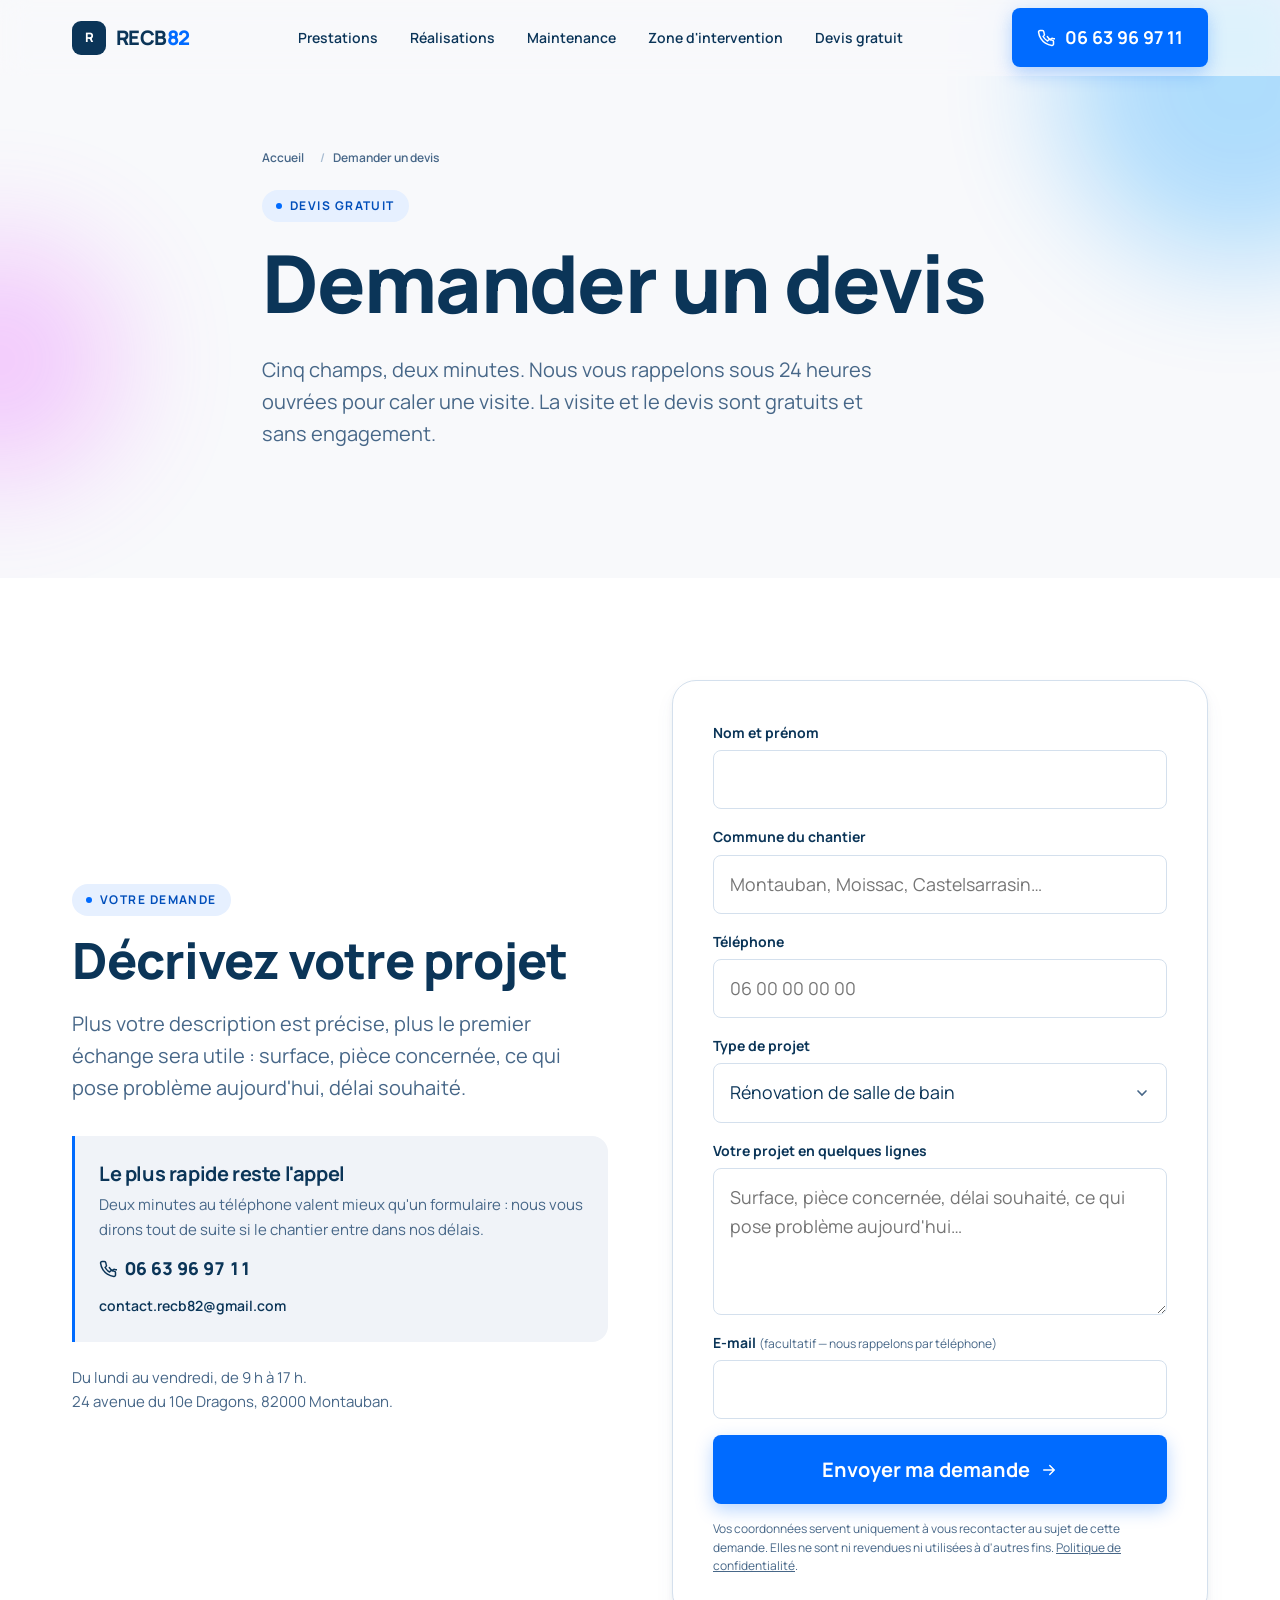
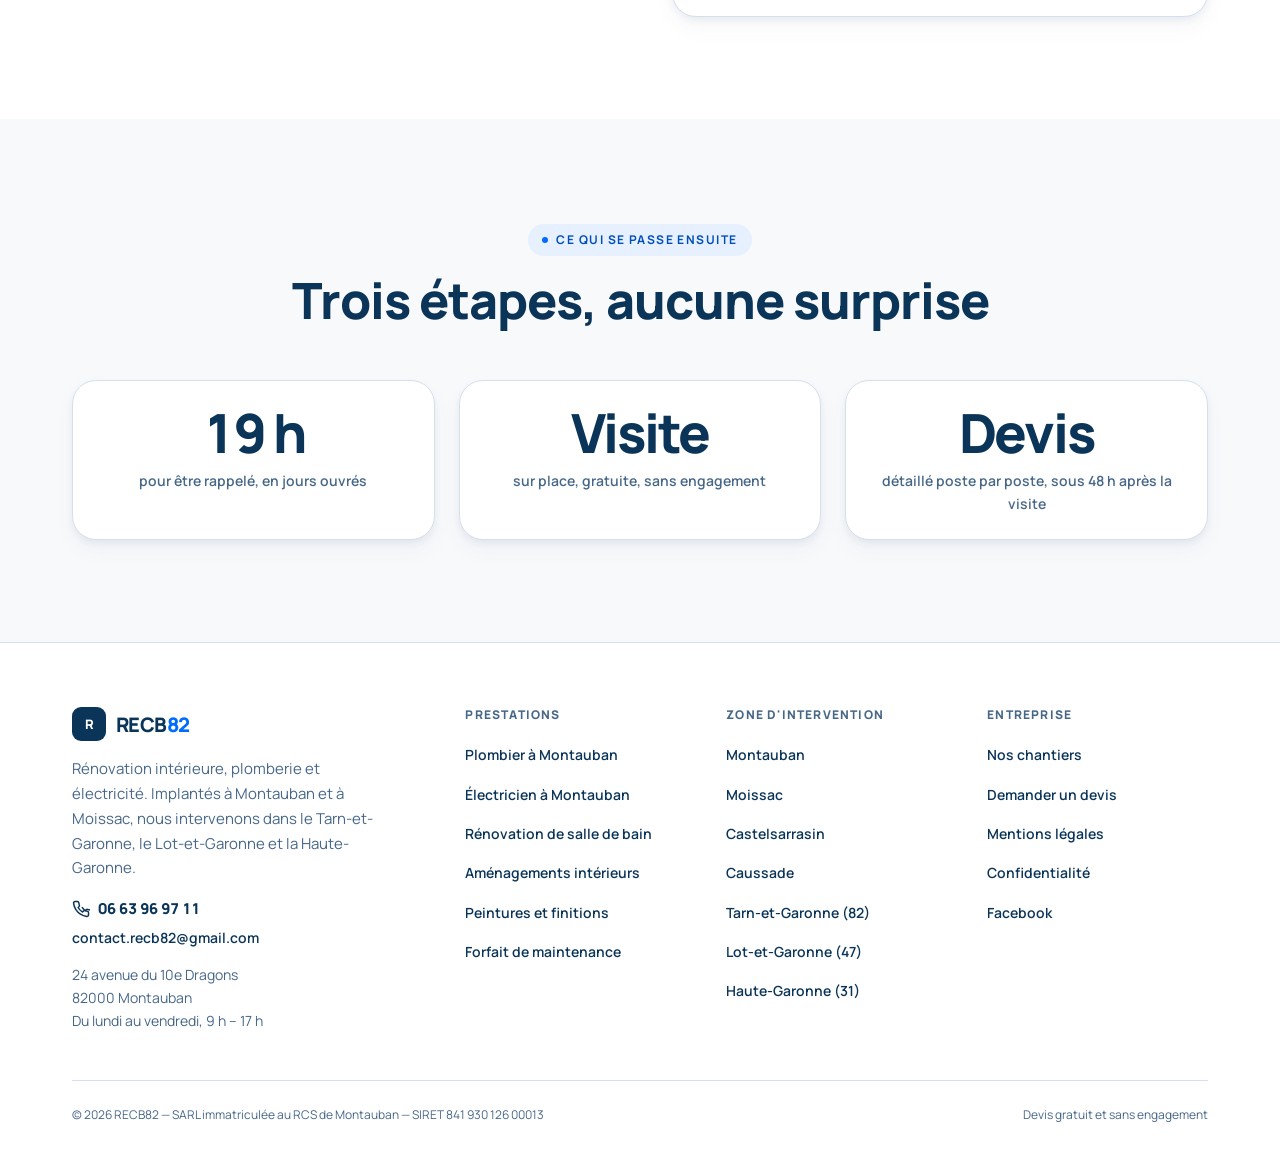
==== devis.html @ d4999a31 "Refonte du site RECB82 : site statique animé, SEO local et conformité Remplace le site Wix de deux p" ====
<!DOCTYPE html>
<html lang="fr">
<head>
  <meta charset="utf-8">
  <meta name="viewport" content="width=device-width, initial-scale=1">
  <title>Demander un devis gratuit — RECB82 Montauban</title>
  <meta name="description" content="Devis gratuit et sans engagement pour vos travaux de rénovation, plomberie ou électricité à Montauban et Moissac. Rappel sous 24 h ouvrées. 06 63 96 97 11.">
  <link rel="canonical" href="https://www.recb82.com/devis">
  <meta property="og:type" content="website">
  <meta property="og:locale" content="fr_FR">
  <meta property="og:site_name" content="RECB82">
  <meta property="og:title" content="Demander un devis gratuit — RECB82 Montauban">
  <meta property="og:description" content="Devis gratuit et sans engagement pour vos travaux de rénovation, plomberie ou électricité à Montauban et Moissac. Rappel sous 24 h ouvrées. 06 63 96 97 11.">
  <meta property="og:url" content="https://www.recb82.com/devis">
  <meta name="theme-color" content="#f8f9fb">
  <link rel="icon" href="/favicon.svg" type="image/svg+xml">
  <link rel="preload" href="/assets/fonts/manrope-latin.woff2" as="font" type="font/woff2" crossorigin>
  <!-- CSS critique en ligne : la page s'affiche sans attendre la feuille complète.
       Reproduit tel quel sur chaque page, voir README avant de le modifier. -->
  <style>:root{--ink:#0b3558;--blue:#006bff;--blue-dark:#0056cc;--slate:#476788;--mist:#a6bbd1;--cloud:#f8f9fb;--paper:#fff;--pebble:#f0f3f8;--hairline:#d4e0ed;--cobalt:#004eba;--magenta:#e55cff;--cyan:#0099ff;--font:'Manrope',ui-sans-serif,system-ui,-apple-system,'Segoe UI',Roboto,sans-serif;--t-caption:12px;--t-small:14px;--t-body:clamp(16px,.95rem + .2vw,18px);--t-lead:clamp(17px,1rem + .5vw,20px);--t-h1:clamp(30px,1.3rem + 4.6vw,68px);--t-display:clamp(34px,1.4rem + 5.4vw,80px);--s-1:8px;--s-2:16px;--s-3:24px;--s-4:32px;--s-5:40px;--r-btn:8px;--r-pill:9999px;--max:1200px;--gutter:clamp(16px,4vw,32px);--header-h:64px;--ease-out:cubic-bezier(.16,1,.3,1)}
@font-face{font-family:'Manrope';font-style:normal;font-weight:400 800;font-display:swap;src:url('/assets/fonts/manrope-latin.woff2') format('woff2');unicode-range:U+0000-00FF,U+0131,U+0152-0153,U+02BB-02BC,U+02C6,U+02DA,U+02DC,U+0304,U+0308,U+0329,U+2000-206F,U+20AC,U+2122,U+2191,U+2193,U+2212,U+2215,U+FEFF,U+FFFD}
@font-face{font-family:'Manrope';font-style:normal;font-weight:400 800;font-display:swap;src:url('/assets/fonts/manrope-latin-ext.woff2') format('woff2');unicode-range:U+0100-02BA,U+02BD-02C5,U+02C7-02CC,U+02CE-02D7,U+02DD-02FF,U+0304,U+0308,U+0329,U+1D00-1DBF,U+1E00-1E9F,U+1EF2-1EFF,U+2020,U+20A0-20AB,U+20AD-20C0,U+2113,U+2C60-2C7F,U+A720-A7FF}
*,*::before,*::after{box-sizing:border-box}*{margin:0}
html{-webkit-text-size-adjust:100%}
body{font-family:var(--font);font-size:var(--t-body);line-height:1.65;color:var(--ink);background:var(--cloud);-webkit-font-smoothing:antialiased;overflow-x:hidden;padding-bottom:calc(64px + env(safe-area-inset-bottom))}
img,svg{display:block;max-width:100%;height:auto}
a{color:inherit;text-decoration:none}ul{list-style:none;padding:0}
button{background:none;border:0;cursor:pointer;font:inherit;color:inherit}
h1{font-size:var(--t-h1);font-weight:800;line-height:1.12;letter-spacing:-.02em}
p{color:var(--slate)}
.wrap{width:100%;max-width:var(--max);margin-inline:auto;padding-inline:var(--gutter)}
.header{position:fixed;top:0;left:0;right:0;z-index:110;height:var(--header-h);display:flex;align-items:center;background:rgba(248,249,251,.72);backdrop-filter:blur(14px) saturate(160%);-webkit-backdrop-filter:blur(14px) saturate(160%);border-bottom:1px solid transparent}
.header__inner{display:flex;align-items:center;justify-content:space-between;gap:var(--s-2);width:100%}
.logo{display:inline-flex;align-items:center;gap:10px;font-weight:800;letter-spacing:-.03em;font-size:20px}
.logo__mark{width:34px;height:34px;border-radius:9px;flex:none;background:var(--ink);color:var(--paper);display:grid;place-items:center;font-size:13px;font-weight:800;letter-spacing:0}
.logo__82{color:var(--blue)}
.nav{display:none}.header__cta{display:none;align-items:center;gap:var(--s-1)}
.burger{width:44px;height:44px;display:grid;place-items:center;border-radius:var(--r-btn);border:1px solid var(--hairline);background:var(--paper)}
.burger__box{position:relative;width:20px;height:14px}
.burger__box span{position:absolute;left:0;height:2px;width:100%;border-radius:2px;background:var(--ink)}
.burger__box span:nth-child(1){top:0}.burger__box span:nth-child(2){top:6px;width:70%}.burger__box span:nth-child(3){top:12px}
.btn{position:relative;display:inline-flex;align-items:center;justify-content:center;gap:10px;padding:14px 24px;font-size:var(--t-body);font-weight:700;border-radius:var(--r-btn);border:1px solid transparent;white-space:nowrap;overflow:hidden;isolation:isolate}
.btn--primary{background:var(--blue);color:var(--paper);box-shadow:0 6px 18px rgba(0,107,255,.28)}
.btn--dark{background:var(--ink);color:var(--paper)}
.btn--ghost{background:var(--paper);color:var(--ink);border-color:var(--hairline)}
.btn--lg{padding:17px 30px;font-size:var(--t-lead)}
.btn-row{display:flex;flex-wrap:wrap;gap:var(--s-2)}
.lead{font-size:var(--t-lead);line-height:1.6;color:var(--slate)}
.hero{position:relative;padding-top:calc(var(--header-h) + clamp(24px,6vw,72px));padding-bottom:clamp(48px,8vw,96px);overflow:hidden}
.hero__grid{display:grid;gap:clamp(40px,6vw,64px);align-items:center}
.hero h1{margin-bottom:var(--s-3);font-size:var(--t-display)}
.hero .lead{margin-bottom:var(--s-4);max-width:54ch}
.hero__badges{display:flex;flex-wrap:wrap;gap:8px;margin-bottom:var(--s-3)}
.eyebrow{display:inline-flex;align-items:center;gap:8px;font-size:var(--t-caption);font-weight:700;letter-spacing:.12em;text-transform:uppercase;color:var(--cobalt);background:#e6f0ff;padding:6px 14px;border-radius:var(--r-pill)}
.blob{position:absolute;border-radius:50%;filter:blur(60px);opacity:.14;pointer-events:none;z-index:0}
.blob--magenta{background:var(--magenta)}.blob--cyan{background:var(--cyan)}
.js [data-reveal]{opacity:0;transform:translate3d(0,28px,0);filter:blur(6px);transition:opacity .8s var(--ease-out),transform .8s var(--ease-out),filter .8s var(--ease-out);transition-delay:var(--d,0ms)}
.js [data-reveal="left"]{transform:translate3d(-36px,0,0)}
.js [data-reveal="right"]{transform:translate3d(36px,0,0)}
.js [data-reveal="scale"]{transform:scale(.94)}
.js [data-reveal].is-in{opacity:1;transform:none;filter:none}
.js .callbar{transform:translateY(110%)}
@media(min-width:860px){.blob{opacity:.3}.hero__grid{grid-template-columns:1.05fr .95fr}}
@media(min-width:1000px){:root{--header-h:76px}body{padding-bottom:0}.nav{display:block}.header__cta{display:flex}.burger{display:none}}
@media(prefers-reduced-motion:reduce){.js [data-reveal]{opacity:1!important;transform:none!important;filter:none!important}.js .callbar{transform:none}}</style>
  <link rel="preload" href="/assets/css/styles.css" as="style" onload="this.rel='stylesheet';this.onload=null">
  <noscript><link rel="stylesheet" href="/assets/css/styles.css"></noscript>
  <script>document.documentElement.className+=' js'</script>
  <noscript><style>.burger{display:none}</style></noscript>
  <script type="application/ld+json">
  [
  {
    "@context": "https://schema.org",
    "@type": "GeneralContractor",
    "@id": "https://www.recb82.com/#entreprise",
    "name": "RECB82",
    "legalName": "RECB82",
    "description": "Demande de devis gratuit pour travaux de renovation, plomberie et electricite.",
    "url": "https://www.recb82.com/devis",
    "telephone": "+33663969711",
    "email": "contact.recb82@gmail.com",
    "image": "https://www.recb82.com/favicon.svg",
    "priceRange": "$$",
    "currenciesAccepted": "EUR",
    "foundingDate": "2018-08-21",
    "address": {
      "@type": "PostalAddress",
      "streetAddress": "24 avenue du 10e Dragons",
      "postalCode": "82000",
      "addressLocality": "Montauban",
      "addressRegion": "Occitanie",
      "addressCountry": "FR"
    },
    "geo": { "@type": "GeoCoordinates", "latitude": 44.0181, "longitude": 1.3550 },
    "areaServed": [
      { "@type": "City", "name": "Montauban" },
      { "@type": "City", "name": "Moissac" },
      { "@type": "City", "name": "Castelsarrasin" },
      { "@type": "City", "name": "Caussade" },
      { "@type": "City", "name": "Negrepelisse" },
      { "@type": "City", "name": "Montech" },
      { "@type": "AdministrativeArea", "name": "Tarn-et-Garonne" },
      { "@type": "AdministrativeArea", "name": "Lot-et-Garonne" },
      { "@type": "AdministrativeArea", "name": "Haute-Garonne" }
    ],
    "openingHoursSpecification": [{
      "@type": "OpeningHoursSpecification",
      "dayOfWeek": ["Monday","Tuesday","Wednesday","Thursday","Friday"],
      "opens": "09:00",
      "closes": "17:00"
    }],
    "sameAs": ["https://www.facebook.com/Recb82-275847596385836"]
  },
  {"@context":"https://schema.org","@type":"BreadcrumbList","itemListElement":[{"@type":"ListItem","position":1,"name":"Accueil","item":"https://www.recb82.com/"},{"@type":"ListItem","position":2,"name":"Demander un devis","item":"https://www.recb82.com/devis"}]}
  ]
  </script>
</head>
<body>
<a class="skip-link" href="#main">Aller au contenu</a>
<div class="progress" aria-hidden="true"></div>
<header class="header">
  <div class="wrap header__inner">
    <a class="logo" href="/" aria-label="RECB82, accueil">
      <span class="logo__mark" aria-hidden="true">R</span>
      <span>RECB<span class="logo__82">82</span></span>
    </a>
    <nav class="nav" aria-label="Navigation principale">
      <ul class="nav__list">
        <li><a class="nav__link" href="/#services">Prestations</a></li>
        <li><a class="nav__link" href="/realisations">Réalisations</a></li>
        <li><a class="nav__link" href="/#forfait">Maintenance</a></li>
        <li><a class="nav__link" href="/#zones">Zone d'intervention</a></li>
        <li><a class="nav__link" href="/devis">Devis gratuit</a></li>
      </ul>
    </nav>
    <div class="header__cta">
      <a class="btn btn--primary" href="tel:+33663969711" data-magnetic="6"><svg width="18" height="18" viewBox="0 0 24 24" fill="none" stroke="currentColor" stroke-width="2" stroke-linecap="round" stroke-linejoin="round" aria-hidden="true"><path d="M13.8 10.2a10.6 10.6 0 0 0 4 4l1.4-1.4a1.5 1.5 0 0 1 1.6-.3c1 .4 2.2.6 3.2.6v0"/><path d="M22 16.9v3a2 2 0 0 1-2.2 2 19.8 19.8 0 0 1-8.6-3.1 19.5 19.5 0 0 1-6-6A19.8 19.8 0 0 1 2.1 4.2 2 2 0 0 1 4.1 2h3a2 2 0 0 1 2 1.7c.1 1 .4 2 .7 2.9a2 2 0 0 1-.4 2.1L8.1 10a16 16 0 0 0 6 6l1.3-1.3a2 2 0 0 1 2.1-.5c1 .4 1.9.6 2.9.8a2 2 0 0 1 1.7 2Z"/></svg> 06 63 96 97 11</a>
    </div>
    <button class="burger" type="button" aria-expanded="false" aria-controls="menu" aria-label="Ouvrir le menu">
      <span class="burger__box" aria-hidden="true"><span></span><span></span><span></span></span>
    </button>
  </div>
</header>

<div class="drawer" id="menu">
  <nav class="drawer__list" aria-label="Menu mobile">
      <a class="drawer__link" href="/#services">Prestations <svg width="22" height="22" viewBox="0 0 24 24" fill="none" stroke="currentColor" stroke-width="2" stroke-linecap="round" stroke-linejoin="round" aria-hidden="true"><path d="M5 12h14M13 6l6 6-6 6"/></svg></a>
      <a class="drawer__link" href="/realisations">Réalisations <svg width="22" height="22" viewBox="0 0 24 24" fill="none" stroke="currentColor" stroke-width="2" stroke-linecap="round" stroke-linejoin="round" aria-hidden="true"><path d="M5 12h14M13 6l6 6-6 6"/></svg></a>
      <a class="drawer__link" href="/#forfait">Maintenance <svg width="22" height="22" viewBox="0 0 24 24" fill="none" stroke="currentColor" stroke-width="2" stroke-linecap="round" stroke-linejoin="round" aria-hidden="true"><path d="M5 12h14M13 6l6 6-6 6"/></svg></a>
      <a class="drawer__link" href="/#zones">Zone d'intervention <svg width="22" height="22" viewBox="0 0 24 24" fill="none" stroke="currentColor" stroke-width="2" stroke-linecap="round" stroke-linejoin="round" aria-hidden="true"><path d="M5 12h14M13 6l6 6-6 6"/></svg></a>
      <a class="drawer__link" href="/devis">Devis gratuit <svg width="22" height="22" viewBox="0 0 24 24" fill="none" stroke="currentColor" stroke-width="2" stroke-linecap="round" stroke-linejoin="round" aria-hidden="true"><path d="M5 12h14M13 6l6 6-6 6"/></svg></a>
  </nav>
  <div class="drawer__foot stack">
    <a class="btn btn--primary btn--lg btn--block" href="tel:+33663969711"><svg width="18" height="18" viewBox="0 0 24 24" fill="none" stroke="currentColor" stroke-width="2" stroke-linecap="round" stroke-linejoin="round" aria-hidden="true"><path d="M13.8 10.2a10.6 10.6 0 0 0 4 4l1.4-1.4a1.5 1.5 0 0 1 1.6-.3c1 .4 2.2.6 3.2.6v0"/><path d="M22 16.9v3a2 2 0 0 1-2.2 2 19.8 19.8 0 0 1-8.6-3.1 19.5 19.5 0 0 1-6-6A19.8 19.8 0 0 1 2.1 4.2 2 2 0 0 1 4.1 2h3a2 2 0 0 1 2 1.7c.1 1 .4 2 .7 2.9a2 2 0 0 1-.4 2.1L8.1 10a16 16 0 0 0 6 6l1.3-1.3a2 2 0 0 1 2.1-.5c1 .4 1.9.6 2.9.8a2 2 0 0 1 1.7 2Z"/></svg> 06 63 96 97 11</a>
    <a class="btn btn--ghost btn--block" href="/devis">Demander un devis gratuit</a>
    <p style="font-size:14px">Du lundi au vendredi, 9 h – 17 h.<br>24 avenue du 10e Dragons, 82000 Montauban.</p>
  </div>
</div>

<div class="callbar">
  <a class="btn btn--primary" href="tel:+33663969711"><svg width="18" height="18" viewBox="0 0 24 24" fill="none" stroke="currentColor" stroke-width="2" stroke-linecap="round" stroke-linejoin="round" aria-hidden="true"><path d="M13.8 10.2a10.6 10.6 0 0 0 4 4l1.4-1.4a1.5 1.5 0 0 1 1.6-.3c1 .4 2.2.6 3.2.6v0"/><path d="M22 16.9v3a2 2 0 0 1-2.2 2 19.8 19.8 0 0 1-8.6-3.1 19.5 19.5 0 0 1-6-6A19.8 19.8 0 0 1 2.1 4.2 2 2 0 0 1 4.1 2h3a2 2 0 0 1 2 1.7c.1 1 .4 2 .7 2.9a2 2 0 0 1-.4 2.1L8.1 10a16 16 0 0 0 6 6l1.3-1.3a2 2 0 0 1 2.1-.5c1 .4 1.9.6 2.9.8a2 2 0 0 1 1.7 2Z"/></svg> Appeler</a>
  <a class="btn btn--ghost" href="/devis">Devis gratuit</a>
</div>
<main id="main">
  <section class="hero">
    <div class="blob blob--cyan blob--float" style="width:360px;height:360px;top:-100px;right:-140px" data-speed="0.06"></div>
    <div class="blob blob--magenta blob--float" style="width:240px;height:240px;top:240px;left:-120px;animation-delay:-4s" data-speed="0.09"></div>
    <div class="wrap" style="max-width:820px">
      <div>
        <div style="margin-bottom:20px"><nav aria-label="Fil d'Ariane"><ol class="crumbs">
      <li><a href="/">Accueil</a></li>
      <li><span aria-current="page">Demander un devis</span></li>
    </ol></nav></div>
        <span class="eyebrow">Devis gratuit</span>
        <h1 style="margin:16px 0 20px" data-split>Demander un devis</h1>
        <p class="lead" data-reveal style="--d:200ms">Cinq champs, deux minutes. Nous vous rappelons sous 24 heures ouvrées pour caler une visite. La visite et le devis sont gratuits et sans engagement.</p>
      </div>
    </div>
  </section>
  <section class="section section--paper" id="devis">
    <div class="wrap split-2">
      <div data-reveal="left">
        <span class="eyebrow">Votre demande</span>
        <h2 style="margin:16px 0" data-split>Décrivez votre projet</h2>
        <p class="lead">Plus votre description est précise, plus le premier échange sera utile : surface, pièce concernée, ce qui pose problème aujourd'hui, délai souhaité.</p>
        <div class="note" style="margin-top:32px">
          <h4>Le plus rapide reste l'appel</h4>
          <p style="font-size:15px">Deux minutes au téléphone valent mieux qu'un formulaire : nous vous dirons tout de suite si le chantier entre dans nos délais.</p>
          <p style="margin-top:12px"><a class="tel-inline" href="tel:+33663969711"><svg width="18" height="18" viewBox="0 0 24 24" fill="none" stroke="currentColor" stroke-width="2" stroke-linecap="round" stroke-linejoin="round" aria-hidden="true"><path d="M13.8 10.2a10.6 10.6 0 0 0 4 4l1.4-1.4a1.5 1.5 0 0 1 1.6-.3c1 .4 2.2.6 3.2.6v0"/><path d="M22 16.9v3a2 2 0 0 1-2.2 2 19.8 19.8 0 0 1-8.6-3.1 19.5 19.5 0 0 1-6-6A19.8 19.8 0 0 1 2.1 4.2 2 2 0 0 1 4.1 2h3a2 2 0 0 1 2 1.7c.1 1 .4 2 .7 2.9a2 2 0 0 1-.4 2.1L8.1 10a16 16 0 0 0 6 6l1.3-1.3a2 2 0 0 1 2.1-.5c1 .4 1.9.6 2.9.8a2 2 0 0 1 1.7 2Z"/></svg> 06 63 96 97 11</a></p>
          <p style="margin-top:8px;font-size:14px"><a class="link" href="mailto:contact.recb82@gmail.com">contact.recb82@gmail.com</a></p>
        </div>
        <p style="margin-top:24px;font-size:15px">Du lundi au vendredi, de 9 h à 17 h.<br>24 avenue du 10e Dragons, 82000 Montauban.</p>
      </div>

      <div data-reveal="right">
        <div class="card" style="padding:clamp(24px,4vw,40px)">
          <form class="form" method="POST" action="/api/devis" data-guard>
            <div class="field field--hp" aria-hidden="true">
              <label for="_gotcha-devis">Ne remplissez pas ce champ</label>
              <input id="_gotcha-devis" type="text" name="_gotcha" tabindex="-1" autocomplete="off">
            </div>
            <div class="field">
              <label for="nom-devis">Nom et prénom</label>
              <input id="nom-devis" name="nom" type="text" required autocomplete="name">
            </div>
            <div class="field">
              <label for="commune-devis">Commune du chantier</label>
              <input id="commune-devis" name="commune" type="text" required autocomplete="address-level2" placeholder="Montauban, Moissac, Castelsarrasin…">
            </div>
            <div class="field">
              <label for="tel-devis">Téléphone</label>
              <input id="tel-devis" name="telephone" type="tel" required autocomplete="tel" inputmode="tel" placeholder="06 00 00 00 00">
            </div>
            <div class="field">
              <label for="projet-devis">Type de projet</label>
              <select id="projet-devis" name="projet"><option>Rénovation de salle de bain</option><option>Plomberie ou dépannage</option><option>Électricité ou mise aux normes</option><option>Aménagement intérieur (cloisons, sols)</option><option>Peinture et finitions</option><option>Forfait de maintenance immobilière</option><option>Autre projet</option></select>
            </div>
            <div class="field">
              <label for="msg-devis">Votre projet en quelques lignes</label>
              <textarea id="msg-devis" name="message" rows="4" placeholder="Surface, pièce concernée, délai souhaité, ce qui pose problème aujourd'hui…"></textarea>
            </div>
            <div class="field">
              <label for="mail-devis">E-mail <span class="hint">(facultatif — nous rappelons par téléphone)</span></label>
              <input id="mail-devis" name="email" type="email" autocomplete="email">
            </div>
            <button class="btn btn--primary btn--lg btn--block" type="submit">Envoyer ma demande <svg width="18" height="18" viewBox="0 0 24 24" fill="none" stroke="currentColor" stroke-width="2" stroke-linecap="round" stroke-linejoin="round" aria-hidden="true"><path d="M5 12h14M13 6l6 6-6 6"/></svg></button>
            <p class="form__legal">Vos coordonnées servent uniquement à vous recontacter au sujet de cette demande. Elles ne sont ni revendues ni utilisées à d'autres fins. <a href="/politique-confidentialite">Politique de confidentialité</a>.</p>
          </form>
        </div>
      </div>
    </div>
  </section>
  <section class="section">
    <div class="wrap">
      <div class="section-head center">
        <span class="eyebrow">Ce qui se passe ensuite</span>
        <h2 data-split>Trois étapes, aucune surprise</h2>
      </div>
      <div class="grid grid--3" data-stagger="110">
        <article class="card stat" data-reveal><b data-count="24" data-suffix=" h">24 h</b><span>pour être rappelé, en jours ouvrés</span></article>
        <article class="card stat" data-reveal><b>Visite</b><span>sur place, gratuite, sans engagement</span></article>
        <article class="card stat" data-reveal><b>Devis</b><span>détaillé poste par poste, sous 48 h après la visite</span></article>
      </div>
    </div>
  </section>
</main>
<footer class="footer">
  <div class="wrap">
    <div class="footer__grid">
      <div>
        <a class="logo" href="/" style="margin-bottom:16px">
          <span class="logo__mark" aria-hidden="true">R</span>
          <span>RECB<span class="logo__82">82</span></span>
        </a>
        <p style="max-width:34ch;font-size:15px">Rénovation intérieure, plomberie et électricité. Implantés à Montauban et à Moissac, nous intervenons dans le Tarn-et-Garonne, le Lot-et-Garonne et la Haute-Garonne.</p>
        <p style="margin-top:16px;font-size:15px">
          <a class="tel-inline" href="tel:+33663969711"><svg width="18" height="18" viewBox="0 0 24 24" fill="none" stroke="currentColor" stroke-width="2" stroke-linecap="round" stroke-linejoin="round" aria-hidden="true"><path d="M13.8 10.2a10.6 10.6 0 0 0 4 4l1.4-1.4a1.5 1.5 0 0 1 1.6-.3c1 .4 2.2.6 3.2.6v0"/><path d="M22 16.9v3a2 2 0 0 1-2.2 2 19.8 19.8 0 0 1-8.6-3.1 19.5 19.5 0 0 1-6-6A19.8 19.8 0 0 1 2.1 4.2 2 2 0 0 1 4.1 2h3a2 2 0 0 1 2 1.7c.1 1 .4 2 .7 2.9a2 2 0 0 1-.4 2.1L8.1 10a16 16 0 0 0 6 6l1.3-1.3a2 2 0 0 1 2.1-.5c1 .4 1.9.6 2.9.8a2 2 0 0 1 1.7 2Z"/></svg> 06 63 96 97 11</a><br>
          <a class="link" href="mailto:contact.recb82@gmail.com" style="font-size:14px">contact.recb82@gmail.com</a>
        </p>
        <p style="margin-top:12px;font-size:14px">24 avenue du 10e Dragons<br>82000 Montauban<br>Du lundi au vendredi, 9 h – 17 h</p>
      </div>
      <div>
        <h4>Prestations</h4>
        <ul class="footer__links">
          <li><a href="/plombier-montauban">Plombier à Montauban</a></li>
          <li><a href="/electricien-montauban">Électricien à Montauban</a></li>
          <li><a href="/renovation-salle-de-bain-montauban">Rénovation de salle de bain</a></li>
          <li><a href="/#services">Aménagements intérieurs</a></li>
          <li><a href="/#services">Peintures et finitions</a></li>
          <li><a href="/#forfait">Forfait de maintenance</a></li>
        </ul>
      </div>
      <div>
        <h4>Zone d'intervention</h4>
        <ul class="footer__links">
          <li><a href="/plombier-montauban">Montauban</a></li>
          <li><a href="/renovation-interieure-moissac">Moissac</a></li>
          <li><a href="/#zones">Castelsarrasin</a></li>
          <li><a href="/#zones">Caussade</a></li>
          <li><a href="/#zones">Tarn-et-Garonne (82)</a></li>
          <li><a href="/#zones">Lot-et-Garonne (47)</a></li>
          <li><a href="/#zones">Haute-Garonne (31)</a></li>
        </ul>
      </div>
      <div>
        <h4>Entreprise</h4>
        <ul class="footer__links">
          <li><a href="/realisations">Nos chantiers</a></li>
          <li><a href="/devis">Demander un devis</a></li>
          <li><a href="/mentions-legales">Mentions légales</a></li>
          <li><a href="/politique-confidentialite">Confidentialité</a></li>
          <li><a href="https://www.facebook.com/Recb82-275847596385836" rel="noopener me" target="_blank">Facebook</a></li>
        </ul>
      </div>
    </div>
    <div class="footer__bottom">
      <p style="font-size:12px">© 2026 RECB82 — SARL immatriculée au RCS de Montauban — SIRET 841 930 126 00013</p>
      <p style="font-size:12px">Devis gratuit et sans engagement</p>
    </div>
  </div>
</footer>

<script src="/assets/js/main.js" defer></script>
</body>
</html>
---- assets/css/styles.css ----
/* ==========================================================================
   RECB82 — feuille de style unique
   Vanilla CSS, mobile-first. Aucune dépendance, aucune étape de build.
   Ordre : 1 tokens · 2 reset · 3 typo · 4 boutons · 5 layout · 6 header
           7 hero · 8 sections · 9 composants · 10 formulaire · 11 footer
           12 animations · 13 media queries · 14 reduced-motion / print
   ========================================================================== */

/* --------------------------------------------------------------------------
   1. TOKENS
   -------------------------------------------------------------------------- */
:root {
  /* Couleurs */
  --ink: #0b3558;          /* texte principal — jamais de noir pur */
  --blue: #006bff;         /* action primaire */
  --blue-dark: #0056cc;
  --slate: #476788;        /* texte secondaire */
  --mist: #a6bbd1;         /* texte désactivé, traits légers */
  --cloud: #f8f9fb;        /* canevas */
  --paper: #ffffff;        /* surfaces */
  --pebble: #f0f3f8;       /* champs, badges, hover */
  --hairline: #d4e0ed;     /* bordures */
  --cobalt: #004eba;       /* texte de badge */
  --magenta: #e55cff;      /* décor uniquement */
  --cyan: #0099ff;         /* décor uniquement */

  /* Typo */
  --font: 'Manrope', ui-sans-serif, system-ui, -apple-system, 'Segoe UI', Roboto, sans-serif;
  --fw-regular: 400;
  --fw-medium: 500;
  --fw-semibold: 600;
  --fw-bold: 700;
  --fw-extra: 800;

  /* Échelle fluide : mobile d'abord, la valeur haute est le desktop */
  --t-caption: 12px;
  --t-small: 14px;
  --t-body: clamp(16px, 0.95rem + 0.2vw, 18px);
  --t-lead: clamp(17px, 1rem + 0.5vw, 20px);
  --t-h3: clamp(20px, 1.05rem + 1vw, 28px);
  --t-h2: clamp(28px, 1.4rem + 3.2vw, 50px);
  --t-h1: clamp(30px, 1.3rem + 4.6vw, 68px);
  --t-display: clamp(34px, 1.4rem + 5.4vw, 80px);

  /* Espacement — base 8 */
  --s-1: 8px;  --s-2: 16px; --s-3: 24px; --s-4: 32px;
  --s-5: 40px; --s-6: 48px; --s-7: 64px; --s-8: 96px;
  --section: clamp(56px, 8vw, 112px);

  /* Rayons */
  --r-sm: 4px; --r-btn: 8px; --r-input: 8px;
  --r-card: 16px; --r-panel: 24px; --r-pill: 9999px;

  /* Ombres teintées bleu — jamais de noir */
  --sh-1: rgba(71,103,136,.04) 0 4px 5px, rgba(71,103,136,.03) 0 4px 10px, rgba(71,103,136,.05) 0 10px 20px;
  --sh-2: rgba(71,103,136,.04) 0 4px 5px, rgba(71,103,136,.03) 0 8px 15px, rgba(71,103,136,.08) 0 30px 50px;
  --sh-3: rgba(71,103,136,.06) 0 8px 12px, rgba(71,103,136,.06) 0 18px 30px, rgba(71,103,136,.12) 0 40px 70px;

  /* Layout */
  --max: 1200px;
  --gutter: clamp(16px, 4vw, 32px);
  --header-h: 64px;

  /* Courbes */
  --ease: cubic-bezier(.22,.61,.36,1);
  --ease-out: cubic-bezier(.16,1,.3,1);
  --spring: cubic-bezier(.34,1.56,.64,1);
}

/* Police auto-hébergée, variable 400→800, latin + latin-ext */
@font-face {
  font-family: 'Manrope';
  font-style: normal;
  font-weight: 400 800;
  font-display: swap;
  src: url('../fonts/manrope-latin.woff2') format('woff2');
  unicode-range: U+0000-00FF, U+0131, U+0152-0153, U+02BB-02BC, U+02C6, U+02DA,
    U+02DC, U+0304, U+0308, U+0329, U+2000-206F, U+20AC, U+2122, U+2191, U+2193,
    U+2212, U+2215, U+FEFF, U+FFFD;
}
@font-face {
  font-family: 'Manrope';
  font-style: normal;
  font-weight: 400 800;
  font-display: swap;
  src: url('../fonts/manrope-latin-ext.woff2') format('woff2');
  unicode-range: U+0100-02BA, U+02BD-02C5, U+02C7-02CC, U+02CE-02D7, U+02DD-02FF,
    U+0304, U+0308, U+0329, U+1D00-1DBF, U+1E00-1E9F, U+1EF2-1EFF, U+2020,
    U+20A0-20AB, U+20AD-20C0, U+2113, U+2C60-2C7F, U+A720-A7FF;
}

/* --------------------------------------------------------------------------
   2. RESET
   -------------------------------------------------------------------------- */
*, *::before, *::after { box-sizing: border-box; }
* { margin: 0; }
html { -webkit-text-size-adjust: 100%; scroll-behavior: smooth; overflow-x: clip; }
body {
  font-family: var(--font);
  font-size: var(--t-body);
  font-weight: var(--fw-regular);
  line-height: 1.65;
  color: var(--ink);
  background: var(--cloud);
  -webkit-font-smoothing: antialiased;
  text-rendering: optimizeLegibility;
  overflow-x: hidden;
  /* Place réservée à la barre d'appel fixe, présente sous 1000 px. */
  padding-bottom: calc(64px + env(safe-area-inset-bottom));
}
img, svg, video { display: block; max-width: 100%; height: auto; }
button, input, select, textarea { font: inherit; color: inherit; }
button { background: none; border: 0; cursor: pointer; }
a { color: inherit; text-decoration: none; }
ul, ol { list-style: none; padding: 0; }
:focus-visible {
  outline: 3px solid var(--blue);
  outline-offset: 3px;
  border-radius: var(--r-sm);
}
.visually-hidden {
  position: absolute; width: 1px; height: 1px; padding: 0;
  margin: -1px; overflow: hidden; clip: rect(0 0 0 0); white-space: nowrap; border: 0;
}
.skip-link {
  position: absolute; top: -100px; left: var(--s-2); z-index: 200;
  background: var(--ink); color: var(--paper); padding: 12px 20px;
  border-radius: var(--r-btn); font-weight: var(--fw-semibold);
  transition: top .2s var(--ease);
}
.skip-link:focus { top: 12px; }

/* --------------------------------------------------------------------------
   3. TYPOGRAPHIE
   -------------------------------------------------------------------------- */
h1, h2, h3, h4 { font-weight: var(--fw-extra); line-height: 1.12; letter-spacing: -.02em; }
h1 { font-size: var(--t-h1); }
h2 { font-size: var(--t-h2); }
h3 { font-size: var(--t-h3); line-height: 1.25; letter-spacing: -.015em; }
h4 { font-size: var(--t-lead); font-weight: var(--fw-bold); line-height: 1.35; }
p { color: var(--slate); }
strong { font-weight: var(--fw-bold); color: var(--ink); }
.lead { font-size: var(--t-lead); line-height: 1.6; color: var(--slate); }
.eyebrow {
  display: inline-flex; align-items: center; gap: 8px;
  font-size: var(--t-caption); font-weight: var(--fw-bold);
  letter-spacing: .12em; text-transform: uppercase; color: var(--cobalt);
  background: #e6f0ff; padding: 6px 14px; border-radius: var(--r-pill);
}
.eyebrow::before {
  content: ''; width: 6px; height: 6px; border-radius: 50%;
  background: var(--blue); animation: pulse 2.4s var(--ease) infinite;
}
@keyframes pulse {
  0%, 100% { opacity: 1; transform: scale(1); }
  50%      { opacity: .35; transform: scale(1.6); }
}
.txt-blue { color: var(--blue); }
.txt-slate { color: var(--slate); }
.center { text-align: center; }
.measure { max-width: 62ch; }
.center .measure, .measure.center { margin-inline: auto; }

/* Lien texte avec soulignement qui balaie */
.link {
  color: var(--ink); font-weight: var(--fw-semibold);
  background-image: linear-gradient(var(--blue), var(--blue));
  background-size: 0% 2px; background-position: 0 100%;
  background-repeat: no-repeat;
  transition: background-size .4s var(--ease-out), color .25s var(--ease);
  padding-bottom: 2px;
}
.link:hover { background-size: 100% 2px; color: var(--blue); }

/* --------------------------------------------------------------------------
   4. BOUTONS
   -------------------------------------------------------------------------- */
.btn {
  position: relative;
  display: inline-flex; align-items: center; justify-content: center; gap: 10px;
  padding: 14px 24px;
  font-size: var(--t-body); font-weight: var(--fw-bold);
  border-radius: var(--r-btn);
  border: 1px solid transparent;
  text-align: center; white-space: nowrap;
  transform: translate3d(var(--tx, 0), var(--ty, 0), 0);
  transition: transform .35s var(--ease-out), box-shadow .35s var(--ease),
              background-color .25s var(--ease), color .25s var(--ease),
              border-color .25s var(--ease);
  overflow: hidden;
  isolation: isolate;
}
.btn svg { flex: none; }
/* balayage lumineux au survol */
.btn::before {
  content: ''; position: absolute; inset: 0; z-index: -1;
  background: linear-gradient(110deg, transparent 20%, rgba(255,255,255,.28) 50%, transparent 80%);
  transform: translateX(-120%);
  transition: transform .7s var(--ease-out);
}
.btn:hover::before { transform: translateX(120%); }

.btn--primary { background: var(--blue); color: var(--paper); box-shadow: 0 6px 18px rgba(0,107,255,.28); }
.btn--primary:hover { background: var(--blue-dark); box-shadow: 0 14px 32px rgba(0,107,255,.36); }
.btn--dark { background: var(--ink); color: var(--paper); box-shadow: 0 6px 18px rgba(11,53,88,.22); }
.btn--dark:hover { background: #0a2c4a; box-shadow: 0 14px 32px rgba(11,53,88,.3); }
.btn--ghost { background: var(--paper); color: var(--ink); border-color: var(--hairline); box-shadow: var(--sh-1); }
.btn--ghost:hover { border-color: var(--blue); color: var(--blue); box-shadow: var(--sh-2); }
.btn--outline { background: transparent; color: var(--paper); border-color: rgba(255,255,255,.55); }
.btn--outline:hover { border-color: var(--paper); background: rgba(255,255,255,.1); }
.btn--lg { padding: 17px 30px; font-size: var(--t-lead); }
.btn--block { width: 100%; }

/* Groupe de boutons */
.btn-row { display: flex; flex-wrap: wrap; gap: var(--s-2); }

/* Lien téléphone, forme compacte */
.tel-inline {
  display: inline-flex; align-items: center; gap: 8px;
  font-weight: var(--fw-extra); color: var(--ink); font-variant-numeric: tabular-nums;
  transition: color .25s var(--ease);
}
.tel-inline:hover { color: var(--blue); }

/* --------------------------------------------------------------------------
   5. LAYOUT
   -------------------------------------------------------------------------- */
.wrap { width: 100%; max-width: var(--max); margin-inline: auto; padding-inline: var(--gutter); }
/* Les révélations latérales décalent les blocs de 36 px avant de se jouer.
   `clip` les empêche d'allonger la page horizontalement sans créer de conteneur
   de défilement — donc sans casser les colonnes `position: sticky`. La marge
   laisse les ombres portées des cartes se peindre au-delà du bord. */
.section, .hero {
  overflow-x: clip;
  overflow-clip-margin: 48px;
}
.section { padding-block: var(--section); position: relative; }
.section--paper { background: var(--paper); }
.section--ink { background: var(--ink); color: var(--paper); }
.section--ink p, .section--ink .lead { color: #b9cee4; }
.section--tight { padding-block: clamp(40px, 6vw, 72px); }
.stack > * + * { margin-top: var(--s-2); }
.stack-lg > * + * { margin-top: var(--s-3); }
.grid { display: grid; gap: var(--s-3); }
.section-head { max-width: 720px; margin-bottom: var(--s-6); }
.section-head.center { margin-inline: auto; }
.section-head h2 { margin-block: var(--s-2) var(--s-2); }

/* --------------------------------------------------------------------------
   6. HEADER
   -------------------------------------------------------------------------- */
.progress {
  position: fixed; top: 0; left: 0; z-index: 120;
  height: 3px; width: 100%;
  background: linear-gradient(90deg, var(--blue), var(--cyan), var(--magenta));
  transform: scaleX(var(--p, 0)); transform-origin: 0 50%;
  will-change: transform;
}
.header {
  position: fixed; top: 0; left: 0; right: 0; z-index: 110;
  height: var(--header-h);
  display: flex; align-items: center;
  background: rgba(248,249,251,.72);
  backdrop-filter: blur(14px) saturate(160%);
  -webkit-backdrop-filter: blur(14px) saturate(160%);
  border-bottom: 1px solid transparent;
  transition: background-color .35s var(--ease), border-color .35s var(--ease),
              box-shadow .35s var(--ease), transform .45s var(--ease-out);
}
.header.is-stuck { background: rgba(255,255,255,.9); border-bottom-color: var(--hairline); box-shadow: var(--sh-1); }
.header.is-hidden { transform: translateY(-100%); }
.header__inner { display: flex; align-items: center; justify-content: space-between; gap: var(--s-2); width: 100%; }

.logo { display: inline-flex; align-items: center; gap: 10px; font-weight: var(--fw-extra); letter-spacing: -.03em; font-size: 20px; }
.logo__mark {
  width: 34px; height: 34px; border-radius: 9px; flex: none;
  background: var(--ink); color: var(--paper);
  display: grid; place-items: center; font-size: 13px; font-weight: var(--fw-extra); letter-spacing: 0;
  transition: transform .5s var(--spring), background-color .3s var(--ease);
}
.logo:hover .logo__mark { transform: rotate(-8deg) scale(1.08); background: var(--blue); }
.logo__82 { color: var(--blue); }

.nav { display: none; }
.nav__list { display: flex; align-items: center; gap: 4px; }
.nav__link {
  position: relative; display: block;
  padding: 9px 14px; border-radius: var(--r-btn);
  font-size: var(--t-small); font-weight: var(--fw-semibold); color: var(--ink);
  transition: color .25s var(--ease);
}
.nav__link::after {
  content: ''; position: absolute; inset: 0; z-index: -1;
  background: var(--pebble); border-radius: var(--r-btn);
  transform: scale(.85); opacity: 0;
  transition: transform .35s var(--spring), opacity .25s var(--ease);
}
.nav__link:hover { color: var(--blue); }
.nav__link:hover::after { transform: scale(1); opacity: 1; }
.nav__link[aria-current="page"] { color: var(--blue); }
.nav__link[aria-current="page"]::after { transform: scale(1); opacity: 1; background: #e6f0ff; }

.header__cta { display: none; align-items: center; gap: var(--s-1); }

/* Burger */
.burger {
  width: 44px; height: 44px; display: grid; place-items: center;
  border-radius: var(--r-btn); border: 1px solid var(--hairline); background: var(--paper);
  transition: border-color .25s var(--ease), background-color .25s var(--ease);
}
.burger:hover { border-color: var(--blue); }
.burger__box { position: relative; width: 20px; height: 14px; }
.burger__box span {
  position: absolute; left: 0; height: 2px; width: 100%; border-radius: 2px; background: var(--ink);
  transition: transform .4s var(--ease-out), opacity .25s var(--ease), width .3s var(--ease);
}
.burger__box span:nth-child(1) { top: 0; }
.burger__box span:nth-child(2) { top: 6px; width: 70%; }
.burger__box span:nth-child(3) { top: 12px; }
.burger[aria-expanded="true"] .burger__box span:nth-child(1) { transform: translateY(6px) rotate(45deg); }
.burger[aria-expanded="true"] .burger__box span:nth-child(2) { opacity: 0; transform: translateX(-10px); }
.burger[aria-expanded="true"] .burger__box span:nth-child(3) { transform: translateY(-6px) rotate(-45deg); }

/* Menu mobile */
.drawer {
  position: fixed; inset: var(--header-h) 0 0; z-index: 105;
  background: var(--paper);
  padding: var(--s-4) var(--gutter) calc(var(--s-8) + 40px);
  overflow-y: auto;
  clip-path: inset(0 0 100% 0);
  visibility: hidden;
  transition: clip-path .55s var(--ease-out), visibility 0s linear .55s;
}
.drawer.is-open { clip-path: inset(0 0 0 0); visibility: visible; transition-delay: 0s, 0s; }
.drawer__list { display: grid; gap: 2px; margin-bottom: var(--s-4); }
.drawer__link {
  display: flex; align-items: center; justify-content: space-between;
  padding: 18px 4px; font-size: clamp(22px, 6vw, 30px); font-weight: var(--fw-extra);
  letter-spacing: -.02em; border-bottom: 1px solid var(--hairline);
  opacity: 0; transform: translateY(26px);
  transition: opacity .5s var(--ease-out), transform .5s var(--ease-out), color .25s var(--ease);
}
.drawer.is-open .drawer__link { opacity: 1; transform: none; transition-delay: calc(.1s + var(--i, 0) * .06s); }
.drawer__link svg { color: var(--mist); transition: transform .35s var(--spring), color .25s var(--ease); }
.drawer__link:hover { color: var(--blue); }
.drawer__link:hover svg { transform: translateX(6px); color: var(--blue); }
.drawer__foot {
  opacity: 0; transform: translateY(20px);
  transition: opacity .5s var(--ease-out) .35s, transform .5s var(--ease-out) .35s;
}
.drawer.is-open .drawer__foot { opacity: 1; transform: none; }
body.is-locked { overflow: hidden; }

/* Barre d'appel mobile, toujours visible */
.callbar {
  position: fixed; left: 0; right: 0; bottom: 0; z-index: 108;
  display: grid; grid-template-columns: 1fr 1fr; gap: 8px;
  padding: 10px var(--gutter) calc(10px + env(safe-area-inset-bottom));
  background: rgba(255,255,255,.94);
  backdrop-filter: blur(12px); -webkit-backdrop-filter: blur(12px);
  border-top: 1px solid var(--hairline);
  transition: transform .45s var(--ease-out);
}
.js .callbar { transform: translateY(110%); }
.js .callbar.is-in { transform: none; }
.callbar .btn { padding: 12px 14px; font-size: 15px; }

/* --------------------------------------------------------------------------
   7. HERO
   -------------------------------------------------------------------------- */
.hero {
  position: relative;
  padding-top: calc(var(--header-h) + clamp(24px, 6vw, 72px));
  padding-bottom: clamp(48px, 8vw, 96px);
  overflow: hidden;
}
.hero__grid { display: grid; gap: clamp(40px, 6vw, 64px); align-items: center; }
.hero__badges { display: flex; flex-wrap: wrap; gap: 8px; margin-bottom: var(--s-3); }
.hero h1 { margin-bottom: var(--s-3); font-size: var(--t-display); }
.hero .lead { margin-bottom: var(--s-4); max-width: 54ch; }
.hero__proof {
  display: flex; flex-wrap: wrap; gap: var(--s-2) var(--s-4);
  margin-top: var(--s-5); padding-top: var(--s-4);
  border-top: 1px solid var(--hairline);
}
.hero__proof-item { display: flex; flex-direction: column; gap: 2px; }
.hero__proof-item b { font-size: clamp(22px, 4vw, 30px); font-weight: var(--fw-extra); letter-spacing: -.03em; line-height: 1; }
.hero__proof-item span { font-size: var(--t-caption); color: var(--slate); font-weight: var(--fw-semibold); }

/* Taches décoratives — atmosphère uniquement, jamais fonctionnelles */
/* Sur mobile les taches passent derrière le texte du hero : l'opacité y est
   réduite pour ne pas dégrader le contraste de lecture. Sur grand écran elles
   se placent derrière la maquette et les bords, où elles peuvent respirer. */
.blob {
  position: absolute; border-radius: 50%;
  filter: blur(60px); opacity: .14; pointer-events: none; z-index: 0;
  will-change: transform;
  transform: translate3d(0, var(--py, 0px), 0);
}
.blob--magenta { background: var(--magenta); }
.blob--cyan { background: var(--cyan); }
.blob--float { animation: float 14s var(--ease) infinite alternate; }
@keyframes float {
  from { transform: translate3d(0, var(--py, 0px), 0) scale(1); }
  to   { transform: translate3d(18px, calc(var(--py, 0px) - 26px), 0) scale(1.12); }
}

/* --------------------------------------------------------------------------
   8. CARTES ET COMPOSANTS
   -------------------------------------------------------------------------- */
.card {
  position: relative;
  background: var(--paper);
  border: 1px solid var(--hairline);
  border-radius: var(--r-panel);
  padding: var(--s-3);
  box-shadow: var(--sh-1);
  transition: transform .5s var(--ease-out), box-shadow .5s var(--ease), border-color .35s var(--ease);
  overflow: hidden;
  isolation: isolate;
}
/* halo qui suit le curseur */
.card--spot::before {
  content: ''; position: absolute; inset: 0; z-index: -1; opacity: 0;
  background: radial-gradient(420px circle at var(--mx, 50%) var(--my, 50%), rgba(0,107,255,.09), transparent 62%);
  transition: opacity .4s var(--ease);
}
.card--spot:hover::before { opacity: 1; }
.card:hover { transform: translateY(-6px); box-shadow: var(--sh-2); border-color: #bcd3e8; }

/* Carte service */
.service {
  display: flex; flex-direction: column; gap: var(--s-2);
  padding: var(--s-3);
  min-height: 100%;
}
.service__icon {
  width: 52px; height: 52px; flex: none; border-radius: 14px;
  display: grid; place-items: center;
  background: var(--pebble); color: var(--blue);
  transition: background-color .4s var(--ease), color .4s var(--ease),
              transform .55s var(--spring);
}
.service:hover .service__icon,
.card:hover .service__icon { background: var(--blue); color: var(--paper); transform: rotate(-6deg) scale(1.06); }
.service h3 { transition: color .3s var(--ease); }
.service:hover h3 { color: var(--blue); }
.service ul { display: grid; gap: 6px; margin-top: auto; padding-top: var(--s-1); }
.service li {
  position: relative; padding-left: 22px;
  font-size: var(--t-small); color: var(--slate); line-height: 1.5;
}
.service li::before {
  content: ''; position: absolute; left: 0; top: .55em;
  width: 8px; height: 8px; border-radius: 50%;
  background: var(--hairline);
  transition: background-color .3s var(--ease), transform .4s var(--spring);
  transition-delay: calc(var(--i, 0) * .04s);
}
.service:hover li::before, .card:hover .service li::before { background: var(--blue); transform: scale(1.25); }

/* Carte chiffre */
.stat { text-align: center; padding: var(--s-3) var(--s-2); }
.stat b {
  display: block; font-size: clamp(34px, 6vw, 54px); font-weight: var(--fw-extra);
  letter-spacing: -.04em; line-height: 1; color: var(--ink);
  font-variant-numeric: tabular-nums;
}
.stat span { display: block; margin-top: 10px; font-size: var(--t-small); color: var(--slate); font-weight: var(--fw-semibold); }
.section--ink .stat b { color: var(--paper); }
.section--ink .stat span { color: #93aecb; }

/* Maquette produit — remplace la photo tant que le client n'en fournit pas */
.mock {
  position: relative; z-index: 1;
  background: var(--paper); border-radius: var(--r-card);
  box-shadow: var(--sh-2);
  border: 1px solid var(--hairline);
  overflow: hidden;
  transform: perspective(1200px) rotateX(var(--rx, 0deg)) rotateY(var(--ry, 0deg)) translateZ(0);
  transition: transform .6s var(--ease-out), box-shadow .6s var(--ease);
  will-change: transform;
}
.mock:hover { box-shadow: var(--sh-3); }
.mock__bar {
  display: flex; align-items: center; gap: 8px;
  padding: 14px var(--s-3); border-bottom: 1px solid var(--hairline); background: var(--paper);
}
.mock__dot { width: 9px; height: 9px; border-radius: 50%; background: var(--hairline); }
.mock__dot:nth-child(2) { background: #dbe6f2; }
.mock__dot:nth-child(3) { background: #e6eef7; }
.mock__title { margin-left: 6px; font-size: var(--t-caption); font-weight: var(--fw-bold); color: var(--slate); letter-spacing: .04em; text-transform: uppercase; }
.mock__body { padding: var(--s-3); display: grid; gap: 14px; }
.mock__line {
  display: flex; align-items: center; justify-content: space-between; gap: var(--s-2);
  padding: 13px 16px; border-radius: 12px; background: var(--cloud);
  border: 1px solid transparent;
  transition: background-color .3s var(--ease), border-color .3s var(--ease), transform .4s var(--ease-out);
}
.mock__line:hover { background: var(--paper); border-color: var(--hairline); transform: translateX(4px); }
.mock__line-label { display: flex; align-items: center; gap: 12px; font-size: var(--t-small); font-weight: var(--fw-bold); }
.mock__tick {
  width: 22px; height: 22px; flex: none; border-radius: 50%;
  display: grid; place-items: center;
  background: var(--blue); color: var(--paper);
}
.mock__tick svg { width: 12px; height: 12px; }
.mock__meta { font-size: var(--t-caption); font-weight: var(--fw-bold); color: var(--slate); }
.mock__foot {
  display: flex; align-items: center; justify-content: space-between; gap: var(--s-2);
  padding: var(--s-3); border-top: 1px solid var(--hairline); background: var(--cloud);
}
.mock__progress { height: 6px; border-radius: 99px; background: var(--pebble); overflow: hidden; }
.mock__progress i { display: block; height: 100%; border-radius: 99px; background: var(--blue); width: var(--w, 72%); }
.js .mock__progress i { width: 0; }
.js .is-in .mock__progress i { width: var(--w, 72%); transition: width 1.4s var(--ease-out) .35s; }

/* Pastille flottante devant la maquette */
.float-chip {
  position: absolute; z-index: 2;
  display: inline-flex; align-items: center; gap: 10px;
  padding: 12px 18px; border-radius: var(--r-pill);
  background: var(--paper); border: 1px solid var(--hairline);
  box-shadow: var(--sh-2);
  font-size: var(--t-small); font-weight: var(--fw-bold);
  animation: bob 5s var(--ease) infinite alternate;
}
.float-chip svg { color: var(--blue); }
@keyframes bob { from { transform: translateY(0); } to { transform: translateY(-12px); } }

/* Bandeau défilant des communes */
.marquee {
  position: relative; overflow: hidden;
  padding-block: var(--s-2);
  -webkit-mask-image: linear-gradient(90deg, transparent, #000 8%, #000 92%, transparent);
  mask-image: linear-gradient(90deg, transparent, #000 8%, #000 92%, transparent);
}
.marquee__track { display: flex; width: max-content; animation: slide 38s linear infinite; }
.marquee:hover .marquee__track { animation-play-state: paused; }
.marquee__group { display: flex; align-items: center; gap: var(--s-4); padding-right: var(--s-4); }
.marquee__item {
  display: inline-flex; align-items: center; gap: 10px;
  font-size: clamp(16px, 2.4vw, 22px); font-weight: var(--fw-bold);
  color: var(--mist); white-space: nowrap;
  transition: color .3s var(--ease);
}
.marquee__item:hover { color: var(--blue); }
.marquee__item::before { content: ''; width: 5px; height: 5px; border-radius: 50%; background: currentColor; }
@keyframes slide { to { transform: translateX(-50%); } }

/* Étapes numérotées avec trait qui se remplit */
.steps { position: relative; display: grid; gap: var(--s-4); }
.steps::before {
  content: ''; position: absolute; left: 21px; top: 24px; bottom: 24px; width: 2px;
  background: var(--hairline);
}
.steps::after {
  content: ''; position: absolute; left: 21px; top: 24px; width: 2px;
  height: 0; background: var(--blue);
  transition: height 1.6s var(--ease-out) .2s;
}
.steps.is-in::after { height: calc(100% - 48px); }
.step { position: relative; display: grid; grid-template-columns: 44px 1fr; gap: var(--s-2); align-items: start; }
.step__num {
  width: 44px; height: 44px; border-radius: 50%; display: grid; place-items: center;
  background: var(--paper); border: 2px solid var(--hairline);
  font-weight: var(--fw-extra); font-size: var(--t-small); color: var(--slate);
  transition: border-color .4s var(--ease), color .4s var(--ease),
              background-color .4s var(--ease), transform .5s var(--spring);
  z-index: 1;
}
.steps.is-in .step__num { border-color: var(--blue); color: var(--paper); background: var(--blue); }
.steps.is-in .step:nth-child(1) .step__num { transition-delay: .25s; }
.steps.is-in .step:nth-child(2) .step__num { transition-delay: .6s; }
.steps.is-in .step:nth-child(3) .step__num { transition-delay: .95s; }
.steps.is-in .step:nth-child(4) .step__num { transition-delay: 1.3s; }
.step:hover .step__num { transform: scale(1.12); }
.step h3 { font-size: var(--t-lead); margin-bottom: 4px; }

/* Accordéon FAQ */
.faq { border-top: 1px solid var(--hairline); }
.faq__item { border-bottom: 1px solid var(--hairline); }
.faq__btn {
  width: 100%; display: flex; align-items: center; justify-content: space-between; gap: var(--s-2);
  padding: var(--s-3) 0; text-align: left;
  font-size: var(--t-lead); font-weight: var(--fw-bold); color: var(--ink);
  transition: color .25s var(--ease);
}
.faq__btn:hover { color: var(--blue); }
.faq__sign { position: relative; width: 24px; height: 24px; flex: none; }
.faq__sign::before, .faq__sign::after {
  content: ''; position: absolute; left: 50%; top: 50%; background: currentColor; border-radius: 2px;
  transform: translate(-50%, -50%);
  transition: transform .45s var(--spring), opacity .3s var(--ease);
}
.faq__sign::before { width: 14px; height: 2px; }
.faq__sign::after { width: 2px; height: 14px; }
.faq__btn[aria-expanded="true"] { color: var(--blue); }
.faq__btn[aria-expanded="true"] .faq__sign::after { transform: translate(-50%, -50%) rotate(90deg); opacity: 0; }
.faq__panel { display: grid; grid-template-rows: 1fr; transition: grid-template-rows .5s var(--ease-out); }
.js .faq__panel { grid-template-rows: 0fr; }
.js .faq__panel[data-open="true"] { grid-template-rows: 1fr; }
.faq__panel > div { overflow: hidden; }
.faq__panel p { padding-bottom: var(--s-3); max-width: 70ch; }

/* Avant / après — curseur glissant */
.ba {
  position: relative; border-radius: var(--r-card); overflow: hidden;
  border: 1px solid var(--hairline); box-shadow: var(--sh-2);
  touch-action: pan-y; cursor: ew-resize; user-select: none;
  background: var(--pebble);
}
.ba__layer { display: block; width: 100%; }
.ba__after {
  position: absolute; inset: 0;
  clip-path: inset(0 0 0 var(--pos, 50%));
}
.ba__after > * { width: 100%; height: 100%; }
.ba__handle {
  position: absolute; top: 0; bottom: 0; left: var(--pos, 50%);
  width: 3px; background: var(--paper); box-shadow: 0 0 0 1px rgba(11,53,88,.12);
  pointer-events: none;
}
/* Le champ `range` ne sert qu'au clavier : `pointer-events: none` l'empêche
   d'entrer en concurrence avec le glissement géré en JavaScript, sans lui
   retirer le focus au clavier. Il redevient visible quand il est focalisé. */
.ba__range {
  position: absolute; inset: 0; z-index: 3;
  width: 100%; height: 100%; margin: 0;
  opacity: 0; pointer-events: none;
  -webkit-appearance: none; appearance: none;
  background: transparent;
}
.ba__range::-webkit-slider-thumb { -webkit-appearance: none; width: 44px; height: 44px; }
.ba__range::-moz-range-thumb { width: 44px; height: 44px; border: 0; background: transparent; }
.ba__range:focus-visible { outline: 3px solid var(--blue); outline-offset: -3px; }

.ba__knob {
  position: absolute; top: 50%; left: 50%; transform: translate(-50%, -50%);
  width: 46px; height: 46px; border-radius: 50%;
  background: var(--paper); color: var(--ink);
  display: grid; place-items: center;
  box-shadow: var(--sh-2);
  transition: transform .35s var(--spring);
}
.ba:hover .ba__knob { transform: translate(-50%, -50%) scale(1.1); }
.ba__tag {
  position: absolute; top: 14px; z-index: 2;
  padding: 6px 14px; border-radius: var(--r-pill);
  font-size: var(--t-caption); font-weight: var(--fw-extra);
  letter-spacing: .08em; text-transform: uppercase;
  background: rgba(11,53,88,.82); color: var(--paper);
  backdrop-filter: blur(6px);
}
.ba__tag--before { left: 14px; }
.ba__tag--after { right: 14px; background: rgba(0,107,255,.9); }

/* Carte chantier */
.work { padding: 0; }
.work__media { position: relative; overflow: hidden; background: var(--pebble); }
.work__media > svg { transition: transform .8s var(--ease-out); width: 100%; height: auto; }
.work:hover .work__media > svg { transform: scale(1.06); }
.work__badge {
  position: absolute; top: 12px; left: 12px;
  padding: 5px 12px; border-radius: var(--r-pill);
  background: rgba(255,255,255,.92); color: var(--cobalt);
  font-size: var(--t-caption); font-weight: var(--fw-extra);
  letter-spacing: .06em; text-transform: uppercase;
}
.work__body { padding: var(--s-3); }
.work__meta { display: flex; flex-wrap: wrap; gap: 6px 14px; margin-top: var(--s-2); }
.work__meta span {
  display: inline-flex; align-items: center; gap: 6px;
  font-size: var(--t-caption); font-weight: var(--fw-semibold); color: var(--slate);
}
.work__meta svg { color: var(--mist); }

/* Bandeau CTA foncé */
.cta-band { position: relative; overflow: hidden; border-radius: var(--r-panel); background: var(--ink); color: var(--paper); padding: clamp(32px, 6vw, 64px); }
.cta-band h2 { color: var(--paper); }
.cta-band p { color: #b9cee4; }
.cta-band .blob { opacity: .34; }

/* Liste de communes */
.towns { display: flex; flex-wrap: wrap; gap: 10px; }
.town {
  display: inline-flex; align-items: center; gap: 8px;
  padding: 10px 18px; border-radius: var(--r-pill);
  background: var(--paper); border: 1px solid var(--hairline);
  font-size: var(--t-small); font-weight: var(--fw-semibold);
  transition: transform .35s var(--spring), border-color .25s var(--ease),
              color .25s var(--ease), box-shadow .3s var(--ease);
}
.town:hover { transform: translateY(-3px); border-color: var(--blue); color: var(--blue); box-shadow: var(--sh-1); }
.town--link::after { content: '→'; font-weight: var(--fw-extra); transition: transform .3s var(--ease); }
.town--link:hover::after { transform: translateX(3px); }

/* Encadré d'information */
.note {
  border-left: 3px solid var(--blue);
  background: var(--pebble);
  padding: var(--s-3);
  border-radius: 0 var(--r-card) var(--r-card) 0;
}
.note h4 { margin-bottom: 6px; }

/* Fil d'Ariane */
.crumbs { display: flex; flex-wrap: wrap; gap: 8px; font-size: var(--t-caption); color: var(--slate); font-weight: var(--fw-semibold); }
.crumbs a:hover { color: var(--blue); }
.crumbs li:not(:last-child)::after { content: '/'; margin-left: 8px; color: var(--mist); }
.crumbs li { display: inline-flex; gap: 8px; }

/* Contenu rédactionnel des pages ville */
.prose > * + * { margin-top: var(--s-2); }
.prose h2 { margin-top: var(--s-6); }
.prose h3 { margin-top: var(--s-4); }
.prose ul { display: grid; gap: 10px; margin-top: var(--s-2); }
.prose ul li { position: relative; padding-left: 26px; color: var(--slate); }
.prose ul li::before {
  content: ''; position: absolute; left: 0; top: .6em;
  width: 10px; height: 2px; border-radius: 2px; background: var(--blue);
}

/* --------------------------------------------------------------------------
   10. FORMULAIRE
   -------------------------------------------------------------------------- */
.form { display: grid; gap: var(--s-2); }
.field { display: grid; gap: 6px; position: relative; }
.field label { font-size: var(--t-small); font-weight: var(--fw-bold); color: var(--ink); }
.field .hint { font-size: var(--t-caption); color: var(--slate); font-weight: var(--fw-regular); }
.field input, .field select, .field textarea {
  width: 100%; padding: 14px 16px;
  background: var(--paper); color: var(--ink);
  border: 1px solid var(--hairline); border-radius: var(--r-input);
  transition: border-color .25s var(--ease), box-shadow .25s var(--ease), background-color .25s var(--ease);
}
.field input:hover, .field select:hover, .field textarea:hover { border-color: #bcd3e8; }
.field input:focus, .field select:focus, .field textarea:focus {
  outline: none; border-color: var(--blue); box-shadow: 0 0 0 4px rgba(0,107,255,.14);
}
.field textarea { min-height: 120px; resize: vertical; }
.field select { appearance: none; background-image: url("data:image/svg+xml,%3Csvg xmlns='http://www.w3.org/2000/svg' width='16' height='16' viewBox='0 0 24 24' fill='none' stroke='%23476788' stroke-width='2.5' stroke-linecap='round'%3E%3Cpath d='m6 9 6 6 6-6'/%3E%3C/svg%3E"); background-repeat: no-repeat; background-position: right 16px center; padding-right: 44px; }
.field--hp { position: absolute; left: -9999px; width: 1px; height: 1px; overflow: hidden; }
.form__legal { font-size: var(--t-caption); color: var(--slate); line-height: 1.55; }
.form__legal a { text-decoration: underline; }

/* --------------------------------------------------------------------------
   11. FOOTER
   -------------------------------------------------------------------------- */
.footer { background: var(--paper); border-top: 1px solid var(--hairline); padding-block: var(--s-7) var(--s-4); }
.footer__grid { display: grid; gap: var(--s-5); }
.footer h4 {
  font-size: var(--t-caption); font-weight: var(--fw-extra); text-transform: uppercase;
  letter-spacing: .1em; color: var(--slate); margin-bottom: var(--s-2);
}
.footer__links { display: grid; gap: 10px; }
.footer__links a {
  font-size: var(--t-small); font-weight: var(--fw-semibold); color: var(--ink);
  display: inline-block;
  transition: transform .3s var(--ease), color .25s var(--ease);
}
.footer__links a:hover { color: var(--blue); transform: translateX(4px); }
.footer__bottom {
  display: flex; flex-wrap: wrap; gap: var(--s-2); justify-content: space-between;
  margin-top: var(--s-6); padding-top: var(--s-3);
  border-top: 1px solid var(--hairline);
  font-size: var(--t-caption); color: var(--slate);
}

/* --------------------------------------------------------------------------
   12. ANIMATIONS D'ENTRÉE
   -------------------------------------------------------------------------- */
/* Tout état « caché avant animation » est conditionné à la classe .js posée en
   tête de document. Sans JavaScript, la page s'affiche telle quelle, complète. */
.js [data-reveal] {
  opacity: 0;
  transform: translate3d(0, 28px, 0);
  transition: opacity .8s var(--ease-out), transform .8s var(--ease-out), filter .8s var(--ease-out);
  transition-delay: var(--d, 0ms);
  filter: blur(6px);
  will-change: opacity, transform;
}
.js [data-reveal="left"]  { transform: translate3d(-36px, 0, 0); }
.js [data-reveal="right"] { transform: translate3d(36px, 0, 0); }
.js [data-reveal="scale"] { transform: scale(.94); filter: blur(8px); }
.js [data-reveal="clip"]  { transform: none; filter: none; clip-path: inset(0 0 100% 0); }
.js [data-reveal].is-in {
  opacity: 1; transform: none; filter: none;
  will-change: auto;
}
/* `clip-path` reste réservé à la variante `clip` : posé sur toutes les
   révélations, il rogne les enfants en position absolue qui dépassent du bloc
   (les pastilles flottantes du hero, par exemple). */
.js [data-reveal="clip"].is-in { clip-path: inset(0 0 0 0); }

/* Révélation mot à mot des titres */
.split { display: block; }
.split .w { display: inline-block; overflow: hidden; vertical-align: top; padding-bottom: .08em; }
.split .w > i {
  display: inline-block; font-style: inherit;
  transform: translateY(105%);
  transition: transform .9s var(--ease-out);
  transition-delay: calc(var(--wi, 0) * 45ms + var(--d, 0ms));
}
.split.is-in .w > i { transform: none; }

/* Effets liés au défilement, là où le navigateur les gère nativement */
@supports (animation-timeline: view()) {
  @media (prefers-reduced-motion: no-preference) {
    .scroll-parallax {
      animation: parallax linear both;
      animation-timeline: view();
      animation-range: entry 0% exit 100%;
    }
    @keyframes parallax { from { transform: translateY(46px); } to { transform: translateY(-46px); } }

    .scroll-zoom {
      animation: zoomin linear both;
      animation-timeline: view();
      animation-range: entry 10% cover 55%;
    }
    @keyframes zoomin {
      from { transform: scale(.9) translateY(30px); opacity: .5; }
      to   { transform: none; opacity: 1; }
    }
  }
}

/* --------------------------------------------------------------------------
   13. MEDIA QUERIES — le CSS monte à partir du mobile
   -------------------------------------------------------------------------- */
@media (min-width: 560px) {
  .grid--2 { grid-template-columns: repeat(2, 1fr); }
  .callbar { grid-template-columns: 1.2fr 1fr; }
}

@media (min-width: 860px) {
  .blob { opacity: .3; }
  .grid--3 { grid-template-columns: repeat(3, 1fr); }
  .grid--4 { grid-template-columns: repeat(2, 1fr); }
  .hero__grid { grid-template-columns: 1.05fr .95fr; }
  .split-2 { display: grid; grid-template-columns: 1fr 1fr; gap: clamp(32px, 5vw, 64px); align-items: center; }
  .footer__grid { grid-template-columns: 1.6fr 1fr 1fr 1fr; }
}

@media (min-width: 1000px) {
  :root { --header-h: 76px; }
  body { padding-bottom: 0; }
  .nav { display: block; }
  .header__cta { display: flex; }
  .burger, .callbar { display: none; }
  .grid--4 { grid-template-columns: repeat(4, 1fr); }
  .section--sticky .sticky-col { position: sticky; top: calc(var(--header-h) + 32px); align-self: start; }
}

/* --------------------------------------------------------------------------
   14. ACCESSIBILITÉ ET IMPRESSION
   -------------------------------------------------------------------------- */
@media (prefers-reduced-motion: reduce) {
  html { scroll-behavior: auto; }
  *, *::before, *::after {
    animation-duration: .001ms !important;
    animation-iteration-count: 1 !important;
    transition-duration: .001ms !important;
    scroll-behavior: auto !important;
  }
  [data-reveal] { opacity: 1 !important; transform: none !important; filter: none !important; clip-path: none !important; }
  .split .w > i { transform: none !important; }
  .marquee__track { animation: none; }
  .blob { animation: none; }
  .callbar { transform: none; }
}

@media print {
  .header, .callbar, .drawer, .progress, .blob, .marquee { display: none !important; }
  body { background: #fff; }
  [data-reveal] { opacity: 1 !important; transform: none !important; filter: none !important; }
  a[href^="http"]::after { content: ' (' attr(href) ')'; font-size: 11px; }
}
---- assets/css/styles.css ----
/* ==========================================================================
   RECB82 — feuille de style unique
   Vanilla CSS, mobile-first. Aucune dépendance, aucune étape de build.
   Ordre : 1 tokens · 2 reset · 3 typo · 4 boutons · 5 layout · 6 header
           7 hero · 8 sections · 9 composants · 10 formulaire · 11 footer
           12 animations · 13 media queries · 14 reduced-motion / print
   ========================================================================== */

/* --------------------------------------------------------------------------
   1. TOKENS
   -------------------------------------------------------------------------- */
:root {
  /* Couleurs */
  --ink: #0b3558;          /* texte principal — jamais de noir pur */
  --blue: #006bff;         /* action primaire */
  --blue-dark: #0056cc;
  --slate: #476788;        /* texte secondaire */
  --mist: #a6bbd1;         /* texte désactivé, traits légers */
  --cloud: #f8f9fb;        /* canevas */
  --paper: #ffffff;        /* surfaces */
  --pebble: #f0f3f8;       /* champs, badges, hover */
  --hairline: #d4e0ed;     /* bordures */
  --cobalt: #004eba;       /* texte de badge */
  --magenta: #e55cff;      /* décor uniquement */
  --cyan: #0099ff;         /* décor uniquement */

  /* Typo */
  --font: 'Manrope', ui-sans-serif, system-ui, -apple-system, 'Segoe UI', Roboto, sans-serif;
  --fw-regular: 400;
  --fw-medium: 500;
  --fw-semibold: 600;
  --fw-bold: 700;
  --fw-extra: 800;

  /* Échelle fluide : mobile d'abord, la valeur haute est le desktop */
  --t-caption: 12px;
  --t-small: 14px;
  --t-body: clamp(16px, 0.95rem + 0.2vw, 18px);
  --t-lead: clamp(17px, 1rem + 0.5vw, 20px);
  --t-h3: clamp(20px, 1.05rem + 1vw, 28px);
  --t-h2: clamp(28px, 1.4rem + 3.2vw, 50px);
  --t-h1: clamp(30px, 1.3rem + 4.6vw, 68px);
  --t-display: clamp(34px, 1.4rem + 5.4vw, 80px);

  /* Espacement — base 8 */
  --s-1: 8px;  --s-2: 16px; --s-3: 24px; --s-4: 32px;
  --s-5: 40px; --s-6: 48px; --s-7: 64px; --s-8: 96px;
  --section: clamp(56px, 8vw, 112px);

  /* Rayons */
  --r-sm: 4px; --r-btn: 8px; --r-input: 8px;
  --r-card: 16px; --r-panel: 24px; --r-pill: 9999px;

  /* Ombres teintées bleu — jamais de noir */
  --sh-1: rgba(71,103,136,.04) 0 4px 5px, rgba(71,103,136,.03) 0 4px 10px, rgba(71,103,136,.05) 0 10px 20px;
  --sh-2: rgba(71,103,136,.04) 0 4px 5px, rgba(71,103,136,.03) 0 8px 15px, rgba(71,103,136,.08) 0 30px 50px;
  --sh-3: rgba(71,103,136,.06) 0 8px 12px, rgba(71,103,136,.06) 0 18px 30px, rgba(71,103,136,.12) 0 40px 70px;

  /* Layout */
  --max: 1200px;
  --gutter: clamp(16px, 4vw, 32px);
  --header-h: 64px;

  /* Courbes */
  --ease: cubic-bezier(.22,.61,.36,1);
  --ease-out: cubic-bezier(.16,1,.3,1);
  --spring: cubic-bezier(.34,1.56,.64,1);
}

/* Police auto-hébergée, variable 400→800, latin + latin-ext */
@font-face {
  font-family: 'Manrope';
  font-style: normal;
  font-weight: 400 800;
  font-display: swap;
  src: url('../fonts/manrope-latin.woff2') format('woff2');
  unicode-range: U+0000-00FF, U+0131, U+0152-0153, U+02BB-02BC, U+02C6, U+02DA,
    U+02DC, U+0304, U+0308, U+0329, U+2000-206F, U+20AC, U+2122, U+2191, U+2193,
    U+2212, U+2215, U+FEFF, U+FFFD;
}
@font-face {
  font-family: 'Manrope';
  font-style: normal;
  font-weight: 400 800;
  font-display: swap;
  src: url('../fonts/manrope-latin-ext.woff2') format('woff2');
  unicode-range: U+0100-02BA, U+02BD-02C5, U+02C7-02CC, U+02CE-02D7, U+02DD-02FF,
    U+0304, U+0308, U+0329, U+1D00-1DBF, U+1E00-1E9F, U+1EF2-1EFF, U+2020,
    U+20A0-20AB, U+20AD-20C0, U+2113, U+2C60-2C7F, U+A720-A7FF;
}

/* --------------------------------------------------------------------------
   2. RESET
   -------------------------------------------------------------------------- */
*, *::before, *::after { box-sizing: border-box; }
* { margin: 0; }
html { -webkit-text-size-adjust: 100%; scroll-behavior: smooth; overflow-x: clip; }
body {
  font-family: var(--font);
  font-size: var(--t-body);
  font-weight: var(--fw-regular);
  line-height: 1.65;
  color: var(--ink);
  background: var(--cloud);
  -webkit-font-smoothing: antialiased;
  text-rendering: optimizeLegibility;
  overflow-x: hidden;
  /* Place réservée à la barre d'appel fixe, présente sous 1000 px. */
  padding-bottom: calc(64px + env(safe-area-inset-bottom));
}
img, svg, video { display: block; max-width: 100%; height: auto; }
button, input, select, textarea { font: inherit; color: inherit; }
button { background: none; border: 0; cursor: pointer; }
a { color: inherit; text-decoration: none; }
ul, ol { list-style: none; padding: 0; }
:focus-visible {
  outline: 3px solid var(--blue);
  outline-offset: 3px;
  border-radius: var(--r-sm);
}
.visually-hidden {
  position: absolute; width: 1px; height: 1px; padding: 0;
  margin: -1px; overflow: hidden; clip: rect(0 0 0 0); white-space: nowrap; border: 0;
}
.skip-link {
  position: absolute; top: -100px; left: var(--s-2); z-index: 200;
  background: var(--ink); color: var(--paper); padding: 12px 20px;
  border-radius: var(--r-btn); font-weight: var(--fw-semibold);
  transition: top .2s var(--ease);
}
.skip-link:focus { top: 12px; }

/* --------------------------------------------------------------------------
   3. TYPOGRAPHIE
   -------------------------------------------------------------------------- */
h1, h2, h3, h4 { font-weight: var(--fw-extra); line-height: 1.12; letter-spacing: -.02em; }
h1 { font-size: var(--t-h1); }
h2 { font-size: var(--t-h2); }
h3 { font-size: var(--t-h3); line-height: 1.25; letter-spacing: -.015em; }
h4 { font-size: var(--t-lead); font-weight: var(--fw-bold); line-height: 1.35; }
p { color: var(--slate); }
strong { font-weight: var(--fw-bold); color: var(--ink); }
.lead { font-size: var(--t-lead); line-height: 1.6; color: var(--slate); }
.eyebrow {
  display: inline-flex; align-items: center; gap: 8px;
  font-size: var(--t-caption); font-weight: var(--fw-bold);
  letter-spacing: .12em; text-transform: uppercase; color: var(--cobalt);
  background: #e6f0ff; padding: 6px 14px; border-radius: var(--r-pill);
}
.eyebrow::before {
  content: ''; width: 6px; height: 6px; border-radius: 50%;
  background: var(--blue); animation: pulse 2.4s var(--ease) infinite;
}
@keyframes pulse {
  0%, 100% { opacity: 1; transform: scale(1); }
  50%      { opacity: .35; transform: scale(1.6); }
}
.txt-blue { color: var(--blue); }
.txt-slate { color: var(--slate); }
.center { text-align: center; }
.measure { max-width: 62ch; }
.center .measure, .measure.center { margin-inline: auto; }

/* Lien texte avec soulignement qui balaie */
.link {
  color: var(--ink); font-weight: var(--fw-semibold);
  background-image: linear-gradient(var(--blue), var(--blue));
  background-size: 0% 2px; background-position: 0 100%;
  background-repeat: no-repeat;
  transition: background-size .4s var(--ease-out), color .25s var(--ease);
  padding-bottom: 2px;
}
.link:hover { background-size: 100% 2px; color: var(--blue); }

/* --------------------------------------------------------------------------
   4. BOUTONS
   -------------------------------------------------------------------------- */
.btn {
  position: relative;
  display: inline-flex; align-items: center; justify-content: center; gap: 10px;
  padding: 14px 24px;
  font-size: var(--t-body); font-weight: var(--fw-bold);
  border-radius: var(--r-btn);
  border: 1px solid transparent;
  text-align: center; white-space: nowrap;
  transform: translate3d(var(--tx, 0), var(--ty, 0), 0);
  transition: transform .35s var(--ease-out), box-shadow .35s var(--ease),
              background-color .25s var(--ease), color .25s var(--ease),
              border-color .25s var(--ease);
  overflow: hidden;
  isolation: isolate;
}
.btn svg { flex: none; }
/* balayage lumineux au survol */
.btn::before {
  content: ''; position: absolute; inset: 0; z-index: -1;
  background: linear-gradient(110deg, transparent 20%, rgba(255,255,255,.28) 50%, transparent 80%);
  transform: translateX(-120%);
  transition: transform .7s var(--ease-out);
}
.btn:hover::before { transform: translateX(120%); }

.btn--primary { background: var(--blue); color: var(--paper); box-shadow: 0 6px 18px rgba(0,107,255,.28); }
.btn--primary:hover { background: var(--blue-dark); box-shadow: 0 14px 32px rgba(0,107,255,.36); }
.btn--dark { background: var(--ink); color: var(--paper); box-shadow: 0 6px 18px rgba(11,53,88,.22); }
.btn--dark:hover { background: #0a2c4a; box-shadow: 0 14px 32px rgba(11,53,88,.3); }
.btn--ghost { background: var(--paper); color: var(--ink); border-color: var(--hairline); box-shadow: var(--sh-1); }
.btn--ghost:hover { border-color: var(--blue); color: var(--blue); box-shadow: var(--sh-2); }
.btn--outline { background: transparent; color: var(--paper); border-color: rgba(255,255,255,.55); }
.btn--outline:hover { border-color: var(--paper); background: rgba(255,255,255,.1); }
.btn--lg { padding: 17px 30px; font-size: var(--t-lead); }
.btn--block { width: 100%; }

/* Groupe de boutons */
.btn-row { display: flex; flex-wrap: wrap; gap: var(--s-2); }

/* Lien téléphone, forme compacte */
.tel-inline {
  display: inline-flex; align-items: center; gap: 8px;
  font-weight: var(--fw-extra); color: var(--ink); font-variant-numeric: tabular-nums;
  transition: color .25s var(--ease);
}
.tel-inline:hover { color: var(--blue); }

/* --------------------------------------------------------------------------
   5. LAYOUT
   -------------------------------------------------------------------------- */
.wrap { width: 100%; max-width: var(--max); margin-inline: auto; padding-inline: var(--gutter); }
/* Les révélations latérales décalent les blocs de 36 px avant de se jouer.
   `clip` les empêche d'allonger la page horizontalement sans créer de conteneur
   de défilement — donc sans casser les colonnes `position: sticky`. La marge
   laisse les ombres portées des cartes se peindre au-delà du bord. */
.section, .hero {
  overflow-x: clip;
  overflow-clip-margin: 48px;
}
.section { padding-block: var(--section); position: relative; }
.section--paper { background: var(--paper); }
.section--ink { background: var(--ink); color: var(--paper); }
.section--ink p, .section--ink .lead { color: #b9cee4; }
.section--tight { padding-block: clamp(40px, 6vw, 72px); }
.stack > * + * { margin-top: var(--s-2); }
.stack-lg > * + * { margin-top: var(--s-3); }
.grid { display: grid; gap: var(--s-3); }
.section-head { max-width: 720px; margin-bottom: var(--s-6); }
.section-head.center { margin-inline: auto; }
.section-head h2 { margin-block: var(--s-2) var(--s-2); }

/* --------------------------------------------------------------------------
   6. HEADER
   -------------------------------------------------------------------------- */
.progress {
  position: fixed; top: 0; left: 0; z-index: 120;
  height: 3px; width: 100%;
  background: linear-gradient(90deg, var(--blue), var(--cyan), var(--magenta));
  transform: scaleX(var(--p, 0)); transform-origin: 0 50%;
  will-change: transform;
}
.header {
  position: fixed; top: 0; left: 0; right: 0; z-index: 110;
  height: var(--header-h);
  display: flex; align-items: center;
  background: rgba(248,249,251,.72);
  backdrop-filter: blur(14px) saturate(160%);
  -webkit-backdrop-filter: blur(14px) saturate(160%);
  border-bottom: 1px solid transparent;
  transition: background-color .35s var(--ease), border-color .35s var(--ease),
              box-shadow .35s var(--ease), transform .45s var(--ease-out);
}
.header.is-stuck { background: rgba(255,255,255,.9); border-bottom-color: var(--hairline); box-shadow: var(--sh-1); }
.header.is-hidden { transform: translateY(-100%); }
.header__inner { display: flex; align-items: center; justify-content: space-between; gap: var(--s-2); width: 100%; }

.logo { display: inline-flex; align-items: center; gap: 10px; font-weight: var(--fw-extra); letter-spacing: -.03em; font-size: 20px; }
.logo__mark {
  width: 34px; height: 34px; border-radius: 9px; flex: none;
  background: var(--ink); color: var(--paper);
  display: grid; place-items: center; font-size: 13px; font-weight: var(--fw-extra); letter-spacing: 0;
  transition: transform .5s var(--spring), background-color .3s var(--ease);
}
.logo:hover .logo__mark { transform: rotate(-8deg) scale(1.08); background: var(--blue); }
.logo__82 { color: var(--blue); }

.nav { display: none; }
.nav__list { display: flex; align-items: center; gap: 4px; }
.nav__link {
  position: relative; display: block;
  padding: 9px 14px; border-radius: var(--r-btn);
  font-size: var(--t-small); font-weight: var(--fw-semibold); color: var(--ink);
  transition: color .25s var(--ease);
}
.nav__link::after {
  content: ''; position: absolute; inset: 0; z-index: -1;
  background: var(--pebble); border-radius: var(--r-btn);
  transform: scale(.85); opacity: 0;
  transition: transform .35s var(--spring), opacity .25s var(--ease);
}
.nav__link:hover { color: var(--blue); }
.nav__link:hover::after { transform: scale(1); opacity: 1; }
.nav__link[aria-current="page"] { color: var(--blue); }
.nav__link[aria-current="page"]::after { transform: scale(1); opacity: 1; background: #e6f0ff; }

.header__cta { display: none; align-items: center; gap: var(--s-1); }

/* Burger */
.burger {
  width: 44px; height: 44px; display: grid; place-items: center;
  border-radius: var(--r-btn); border: 1px solid var(--hairline); background: var(--paper);
  transition: border-color .25s var(--ease), background-color .25s var(--ease);
}
.burger:hover { border-color: var(--blue); }
.burger__box { position: relative; width: 20px; height: 14px; }
.burger__box span {
  position: absolute; left: 0; height: 2px; width: 100%; border-radius: 2px; background: var(--ink);
  transition: transform .4s var(--ease-out), opacity .25s var(--ease), width .3s var(--ease);
}
.burger__box span:nth-child(1) { top: 0; }
.burger__box span:nth-child(2) { top: 6px; width: 70%; }
.burger__box span:nth-child(3) { top: 12px; }
.burger[aria-expanded="true"] .burger__box span:nth-child(1) { transform: translateY(6px) rotate(45deg); }
.burger[aria-expanded="true"] .burger__box span:nth-child(2) { opacity: 0; transform: translateX(-10px); }
.burger[aria-expanded="true"] .burger__box span:nth-child(3) { transform: translateY(-6px) rotate(-45deg); }

/* Menu mobile */
.drawer {
  position: fixed; inset: var(--header-h) 0 0; z-index: 105;
  background: var(--paper);
  padding: var(--s-4) var(--gutter) calc(var(--s-8) + 40px);
  overflow-y: auto;
  clip-path: inset(0 0 100% 0);
  visibility: hidden;
  transition: clip-path .55s var(--ease-out), visibility 0s linear .55s;
}
.drawer.is-open { clip-path: inset(0 0 0 0); visibility: visible; transition-delay: 0s, 0s; }
.drawer__list { display: grid; gap: 2px; margin-bottom: var(--s-4); }
.drawer__link {
  display: flex; align-items: center; justify-content: space-between;
  padding: 18px 4px; font-size: clamp(22px, 6vw, 30px); font-weight: var(--fw-extra);
  letter-spacing: -.02em; border-bottom: 1px solid var(--hairline);
  opacity: 0; transform: translateY(26px);
  transition: opacity .5s var(--ease-out), transform .5s var(--ease-out), color .25s var(--ease);
}
.drawer.is-open .drawer__link { opacity: 1; transform: none; transition-delay: calc(.1s + var(--i, 0) * .06s); }
.drawer__link svg { color: var(--mist); transition: transform .35s var(--spring), color .25s var(--ease); }
.drawer__link:hover { color: var(--blue); }
.drawer__link:hover svg { transform: translateX(6px); color: var(--blue); }
.drawer__foot {
  opacity: 0; transform: translateY(20px);
  transition: opacity .5s var(--ease-out) .35s, transform .5s var(--ease-out) .35s;
}
.drawer.is-open .drawer__foot { opacity: 1; transform: none; }
body.is-locked { overflow: hidden; }

/* Barre d'appel mobile, toujours visible */
.callbar {
  position: fixed; left: 0; right: 0; bottom: 0; z-index: 108;
  display: grid; grid-template-columns: 1fr 1fr; gap: 8px;
  padding: 10px var(--gutter) calc(10px + env(safe-area-inset-bottom));
  background: rgba(255,255,255,.94);
  backdrop-filter: blur(12px); -webkit-backdrop-filter: blur(12px);
  border-top: 1px solid var(--hairline);
  transition: transform .45s var(--ease-out);
}
.js .callbar { transform: translateY(110%); }
.js .callbar.is-in { transform: none; }
.callbar .btn { padding: 12px 14px; font-size: 15px; }

/* --------------------------------------------------------------------------
   7. HERO
   -------------------------------------------------------------------------- */
.hero {
  position: relative;
  padding-top: calc(var(--header-h) + clamp(24px, 6vw, 72px));
  padding-bottom: clamp(48px, 8vw, 96px);
  overflow: hidden;
}
.hero__grid { display: grid; gap: clamp(40px, 6vw, 64px); align-items: center; }
.hero__badges { display: flex; flex-wrap: wrap; gap: 8px; margin-bottom: var(--s-3); }
.hero h1 { margin-bottom: var(--s-3); font-size: var(--t-display); }
.hero .lead { margin-bottom: var(--s-4); max-width: 54ch; }
.hero__proof {
  display: flex; flex-wrap: wrap; gap: var(--s-2) var(--s-4);
  margin-top: var(--s-5); padding-top: var(--s-4);
  border-top: 1px solid var(--hairline);
}
.hero__proof-item { display: flex; flex-direction: column; gap: 2px; }
.hero__proof-item b { font-size: clamp(22px, 4vw, 30px); font-weight: var(--fw-extra); letter-spacing: -.03em; line-height: 1; }
.hero__proof-item span { font-size: var(--t-caption); color: var(--slate); font-weight: var(--fw-semibold); }

/* Taches décoratives — atmosphère uniquement, jamais fonctionnelles */
/* Sur mobile les taches passent derrière le texte du hero : l'opacité y est
   réduite pour ne pas dégrader le contraste de lecture. Sur grand écran elles
   se placent derrière la maquette et les bords, où elles peuvent respirer. */
.blob {
  position: absolute; border-radius: 50%;
  filter: blur(60px); opacity: .14; pointer-events: none; z-index: 0;
  will-change: transform;
  transform: translate3d(0, var(--py, 0px), 0);
}
.blob--magenta { background: var(--magenta); }
.blob--cyan { background: var(--cyan); }
.blob--float { animation: float 14s var(--ease) infinite alternate; }
@keyframes float {
  from { transform: translate3d(0, var(--py, 0px), 0) scale(1); }
  to   { transform: translate3d(18px, calc(var(--py, 0px) - 26px), 0) scale(1.12); }
}

/* --------------------------------------------------------------------------
   8. CARTES ET COMPOSANTS
   -------------------------------------------------------------------------- */
.card {
  position: relative;
  background: var(--paper);
  border: 1px solid var(--hairline);
  border-radius: var(--r-panel);
  padding: var(--s-3);
  box-shadow: var(--sh-1);
  transition: transform .5s var(--ease-out), box-shadow .5s var(--ease), border-color .35s var(--ease);
  overflow: hidden;
  isolation: isolate;
}
/* halo qui suit le curseur */
.card--spot::before {
  content: ''; position: absolute; inset: 0; z-index: -1; opacity: 0;
  background: radial-gradient(420px circle at var(--mx, 50%) var(--my, 50%), rgba(0,107,255,.09), transparent 62%);
  transition: opacity .4s var(--ease);
}
.card--spot:hover::before { opacity: 1; }
.card:hover { transform: translateY(-6px); box-shadow: var(--sh-2); border-color: #bcd3e8; }

/* Carte service */
.service {
  display: flex; flex-direction: column; gap: var(--s-2);
  padding: var(--s-3);
  min-height: 100%;
}
.service__icon {
  width: 52px; height: 52px; flex: none; border-radius: 14px;
  display: grid; place-items: center;
  background: var(--pebble); color: var(--blue);
  transition: background-color .4s var(--ease), color .4s var(--ease),
              transform .55s var(--spring);
}
.service:hover .service__icon,
.card:hover .service__icon { background: var(--blue); color: var(--paper); transform: rotate(-6deg) scale(1.06); }
.service h3 { transition: color .3s var(--ease); }
.service:hover h3 { color: var(--blue); }
.service ul { display: grid; gap: 6px; margin-top: auto; padding-top: var(--s-1); }
.service li {
  position: relative; padding-left: 22px;
  font-size: var(--t-small); color: var(--slate); line-height: 1.5;
}
.service li::before {
  content: ''; position: absolute; left: 0; top: .55em;
  width: 8px; height: 8px; border-radius: 50%;
  background: var(--hairline);
  transition: background-color .3s var(--ease), transform .4s var(--spring);
  transition-delay: calc(var(--i, 0) * .04s);
}
.service:hover li::before, .card:hover .service li::before { background: var(--blue); transform: scale(1.25); }

/* Carte chiffre */
.stat { text-align: center; padding: var(--s-3) var(--s-2); }
.stat b {
  display: block; font-size: clamp(34px, 6vw, 54px); font-weight: var(--fw-extra);
  letter-spacing: -.04em; line-height: 1; color: var(--ink);
  font-variant-numeric: tabular-nums;
}
.stat span { display: block; margin-top: 10px; font-size: var(--t-small); color: var(--slate); font-weight: var(--fw-semibold); }
.section--ink .stat b { color: var(--paper); }
.section--ink .stat span { color: #93aecb; }

/* Maquette produit — remplace la photo tant que le client n'en fournit pas */
.mock {
  position: relative; z-index: 1;
  background: var(--paper); border-radius: var(--r-card);
  box-shadow: var(--sh-2);
  border: 1px solid var(--hairline);
  overflow: hidden;
  transform: perspective(1200px) rotateX(var(--rx, 0deg)) rotateY(var(--ry, 0deg)) translateZ(0);
  transition: transform .6s var(--ease-out), box-shadow .6s var(--ease);
  will-change: transform;
}
.mock:hover { box-shadow: var(--sh-3); }
.mock__bar {
  display: flex; align-items: center; gap: 8px;
  padding: 14px var(--s-3); border-bottom: 1px solid var(--hairline); background: var(--paper);
}
.mock__dot { width: 9px; height: 9px; border-radius: 50%; background: var(--hairline); }
.mock__dot:nth-child(2) { background: #dbe6f2; }
.mock__dot:nth-child(3) { background: #e6eef7; }
.mock__title { margin-left: 6px; font-size: var(--t-caption); font-weight: var(--fw-bold); color: var(--slate); letter-spacing: .04em; text-transform: uppercase; }
.mock__body { padding: var(--s-3); display: grid; gap: 14px; }
.mock__line {
  display: flex; align-items: center; justify-content: space-between; gap: var(--s-2);
  padding: 13px 16px; border-radius: 12px; background: var(--cloud);
  border: 1px solid transparent;
  transition: background-color .3s var(--ease), border-color .3s var(--ease), transform .4s var(--ease-out);
}
.mock__line:hover { background: var(--paper); border-color: var(--hairline); transform: translateX(4px); }
.mock__line-label { display: flex; align-items: center; gap: 12px; font-size: var(--t-small); font-weight: var(--fw-bold); }
.mock__tick {
  width: 22px; height: 22px; flex: none; border-radius: 50%;
  display: grid; place-items: center;
  background: var(--blue); color: var(--paper);
}
.mock__tick svg { width: 12px; height: 12px; }
.mock__meta { font-size: var(--t-caption); font-weight: var(--fw-bold); color: var(--slate); }
.mock__foot {
  display: flex; align-items: center; justify-content: space-between; gap: var(--s-2);
  padding: var(--s-3); border-top: 1px solid var(--hairline); background: var(--cloud);
}
.mock__progress { height: 6px; border-radius: 99px; background: var(--pebble); overflow: hidden; }
.mock__progress i { display: block; height: 100%; border-radius: 99px; background: var(--blue); width: var(--w, 72%); }
.js .mock__progress i { width: 0; }
.js .is-in .mock__progress i { width: var(--w, 72%); transition: width 1.4s var(--ease-out) .35s; }

/* Pastille flottante devant la maquette */
.float-chip {
  position: absolute; z-index: 2;
  display: inline-flex; align-items: center; gap: 10px;
  padding: 12px 18px; border-radius: var(--r-pill);
  background: var(--paper); border: 1px solid var(--hairline);
  box-shadow: var(--sh-2);
  font-size: var(--t-small); font-weight: var(--fw-bold);
  animation: bob 5s var(--ease) infinite alternate;
}
.float-chip svg { color: var(--blue); }
@keyframes bob { from { transform: translateY(0); } to { transform: translateY(-12px); } }

/* Bandeau défilant des communes */
.marquee {
  position: relative; overflow: hidden;
  padding-block: var(--s-2);
  -webkit-mask-image: linear-gradient(90deg, transparent, #000 8%, #000 92%, transparent);
  mask-image: linear-gradient(90deg, transparent, #000 8%, #000 92%, transparent);
}
.marquee__track { display: flex; width: max-content; animation: slide 38s linear infinite; }
.marquee:hover .marquee__track { animation-play-state: paused; }
.marquee__group { display: flex; align-items: center; gap: var(--s-4); padding-right: var(--s-4); }
.marquee__item {
  display: inline-flex; align-items: center; gap: 10px;
  font-size: clamp(16px, 2.4vw, 22px); font-weight: var(--fw-bold);
  color: var(--mist); white-space: nowrap;
  transition: color .3s var(--ease);
}
.marquee__item:hover { color: var(--blue); }
.marquee__item::before { content: ''; width: 5px; height: 5px; border-radius: 50%; background: currentColor; }
@keyframes slide { to { transform: translateX(-50%); } }

/* Étapes numérotées avec trait qui se remplit */
.steps { position: relative; display: grid; gap: var(--s-4); }
.steps::before {
  content: ''; position: absolute; left: 21px; top: 24px; bottom: 24px; width: 2px;
  background: var(--hairline);
}
.steps::after {
  content: ''; position: absolute; left: 21px; top: 24px; width: 2px;
  height: 0; background: var(--blue);
  transition: height 1.6s var(--ease-out) .2s;
}
.steps.is-in::after { height: calc(100% - 48px); }
.step { position: relative; display: grid; grid-template-columns: 44px 1fr; gap: var(--s-2); align-items: start; }
.step__num {
  width: 44px; height: 44px; border-radius: 50%; display: grid; place-items: center;
  background: var(--paper); border: 2px solid var(--hairline);
  font-weight: var(--fw-extra); font-size: var(--t-small); color: var(--slate);
  transition: border-color .4s var(--ease), color .4s var(--ease),
              background-color .4s var(--ease), transform .5s var(--spring);
  z-index: 1;
}
.steps.is-in .step__num { border-color: var(--blue); color: var(--paper); background: var(--blue); }
.steps.is-in .step:nth-child(1) .step__num { transition-delay: .25s; }
.steps.is-in .step:nth-child(2) .step__num { transition-delay: .6s; }
.steps.is-in .step:nth-child(3) .step__num { transition-delay: .95s; }
.steps.is-in .step:nth-child(4) .step__num { transition-delay: 1.3s; }
.step:hover .step__num { transform: scale(1.12); }
.step h3 { font-size: var(--t-lead); margin-bottom: 4px; }

/* Accordéon FAQ */
.faq { border-top: 1px solid var(--hairline); }
.faq__item { border-bottom: 1px solid var(--hairline); }
.faq__btn {
  width: 100%; display: flex; align-items: center; justify-content: space-between; gap: var(--s-2);
  padding: var(--s-3) 0; text-align: left;
  font-size: var(--t-lead); font-weight: var(--fw-bold); color: var(--ink);
  transition: color .25s var(--ease);
}
.faq__btn:hover { color: var(--blue); }
.faq__sign { position: relative; width: 24px; height: 24px; flex: none; }
.faq__sign::before, .faq__sign::after {
  content: ''; position: absolute; left: 50%; top: 50%; background: currentColor; border-radius: 2px;
  transform: translate(-50%, -50%);
  transition: transform .45s var(--spring), opacity .3s var(--ease);
}
.faq__sign::before { width: 14px; height: 2px; }
.faq__sign::after { width: 2px; height: 14px; }
.faq__btn[aria-expanded="true"] { color: var(--blue); }
.faq__btn[aria-expanded="true"] .faq__sign::after { transform: translate(-50%, -50%) rotate(90deg); opacity: 0; }
.faq__panel { display: grid; grid-template-rows: 1fr; transition: grid-template-rows .5s var(--ease-out); }
.js .faq__panel { grid-template-rows: 0fr; }
.js .faq__panel[data-open="true"] { grid-template-rows: 1fr; }
.faq__panel > div { overflow: hidden; }
.faq__panel p { padding-bottom: var(--s-3); max-width: 70ch; }

/* Avant / après — curseur glissant */
.ba {
  position: relative; border-radius: var(--r-card); overflow: hidden;
  border: 1px solid var(--hairline); box-shadow: var(--sh-2);
  touch-action: pan-y; cursor: ew-resize; user-select: none;
  background: var(--pebble);
}
.ba__layer { display: block; width: 100%; }
.ba__after {
  position: absolute; inset: 0;
  clip-path: inset(0 0 0 var(--pos, 50%));
}
.ba__after > * { width: 100%; height: 100%; }
.ba__handle {
  position: absolute; top: 0; bottom: 0; left: var(--pos, 50%);
  width: 3px; background: var(--paper); box-shadow: 0 0 0 1px rgba(11,53,88,.12);
  pointer-events: none;
}
/* Le champ `range` ne sert qu'au clavier : `pointer-events: none` l'empêche
   d'entrer en concurrence avec le glissement géré en JavaScript, sans lui
   retirer le focus au clavier. Il redevient visible quand il est focalisé. */
.ba__range {
  position: absolute; inset: 0; z-index: 3;
  width: 100%; height: 100%; margin: 0;
  opacity: 0; pointer-events: none;
  -webkit-appearance: none; appearance: none;
  background: transparent;
}
.ba__range::-webkit-slider-thumb { -webkit-appearance: none; width: 44px; height: 44px; }
.ba__range::-moz-range-thumb { width: 44px; height: 44px; border: 0; background: transparent; }
.ba__range:focus-visible { outline: 3px solid var(--blue); outline-offset: -3px; }

.ba__knob {
  position: absolute; top: 50%; left: 50%; transform: translate(-50%, -50%);
  width: 46px; height: 46px; border-radius: 50%;
  background: var(--paper); color: var(--ink);
  display: grid; place-items: center;
  box-shadow: var(--sh-2);
  transition: transform .35s var(--spring);
}
.ba:hover .ba__knob { transform: translate(-50%, -50%) scale(1.1); }
.ba__tag {
  position: absolute; top: 14px; z-index: 2;
  padding: 6px 14px; border-radius: var(--r-pill);
  font-size: var(--t-caption); font-weight: var(--fw-extra);
  letter-spacing: .08em; text-transform: uppercase;
  background: rgba(11,53,88,.82); color: var(--paper);
  backdrop-filter: blur(6px);
}
.ba__tag--before { left: 14px; }
.ba__tag--after { right: 14px; background: rgba(0,107,255,.9); }

/* Carte chantier */
.work { padding: 0; }
.work__media { position: relative; overflow: hidden; background: var(--pebble); }
.work__media > svg { transition: transform .8s var(--ease-out); width: 100%; height: auto; }
.work:hover .work__media > svg { transform: scale(1.06); }
.work__badge {
  position: absolute; top: 12px; left: 12px;
  padding: 5px 12px; border-radius: var(--r-pill);
  background: rgba(255,255,255,.92); color: var(--cobalt);
  font-size: var(--t-caption); font-weight: var(--fw-extra);
  letter-spacing: .06em; text-transform: uppercase;
}
.work__body { padding: var(--s-3); }
.work__meta { display: flex; flex-wrap: wrap; gap: 6px 14px; margin-top: var(--s-2); }
.work__meta span {
  display: inline-flex; align-items: center; gap: 6px;
  font-size: var(--t-caption); font-weight: var(--fw-semibold); color: var(--slate);
}
.work__meta svg { color: var(--mist); }

/* Bandeau CTA foncé */
.cta-band { position: relative; overflow: hidden; border-radius: var(--r-panel); background: var(--ink); color: var(--paper); padding: clamp(32px, 6vw, 64px); }
.cta-band h2 { color: var(--paper); }
.cta-band p { color: #b9cee4; }
.cta-band .blob { opacity: .34; }

/* Liste de communes */
.towns { display: flex; flex-wrap: wrap; gap: 10px; }
.town {
  display: inline-flex; align-items: center; gap: 8px;
  padding: 10px 18px; border-radius: var(--r-pill);
  background: var(--paper); border: 1px solid var(--hairline);
  font-size: var(--t-small); font-weight: var(--fw-semibold);
  transition: transform .35s var(--spring), border-color .25s var(--ease),
              color .25s var(--ease), box-shadow .3s var(--ease);
}
.town:hover { transform: translateY(-3px); border-color: var(--blue); color: var(--blue); box-shadow: var(--sh-1); }
.town--link::after { content: '→'; font-weight: var(--fw-extra); transition: transform .3s var(--ease); }
.town--link:hover::after { transform: translateX(3px); }

/* Encadré d'information */
.note {
  border-left: 3px solid var(--blue);
  background: var(--pebble);
  padding: var(--s-3);
  border-radius: 0 var(--r-card) var(--r-card) 0;
}
.note h4 { margin-bottom: 6px; }

/* Fil d'Ariane */
.crumbs { display: flex; flex-wrap: wrap; gap: 8px; font-size: var(--t-caption); color: var(--slate); font-weight: var(--fw-semibold); }
.crumbs a:hover { color: var(--blue); }
.crumbs li:not(:last-child)::after { content: '/'; margin-left: 8px; color: var(--mist); }
.crumbs li { display: inline-flex; gap: 8px; }

/* Contenu rédactionnel des pages ville */
.prose > * + * { margin-top: var(--s-2); }
.prose h2 { margin-top: var(--s-6); }
.prose h3 { margin-top: var(--s-4); }
.prose ul { display: grid; gap: 10px; margin-top: var(--s-2); }
.prose ul li { position: relative; padding-left: 26px; color: var(--slate); }
.prose ul li::before {
  content: ''; position: absolute; left: 0; top: .6em;
  width: 10px; height: 2px; border-radius: 2px; background: var(--blue);
}

/* --------------------------------------------------------------------------
   10. FORMULAIRE
   -------------------------------------------------------------------------- */
.form { display: grid; gap: var(--s-2); }
.field { display: grid; gap: 6px; position: relative; }
.field label { font-size: var(--t-small); font-weight: var(--fw-bold); color: var(--ink); }
.field .hint { font-size: var(--t-caption); color: var(--slate); font-weight: var(--fw-regular); }
.field input, .field select, .field textarea {
  width: 100%; padding: 14px 16px;
  background: var(--paper); color: var(--ink);
  border: 1px solid var(--hairline); border-radius: var(--r-input);
  transition: border-color .25s var(--ease), box-shadow .25s var(--ease), background-color .25s var(--ease);
}
.field input:hover, .field select:hover, .field textarea:hover { border-color: #bcd3e8; }
.field input:focus, .field select:focus, .field textarea:focus {
  outline: none; border-color: var(--blue); box-shadow: 0 0 0 4px rgba(0,107,255,.14);
}
.field textarea { min-height: 120px; resize: vertical; }
.field select { appearance: none; background-image: url("data:image/svg+xml,%3Csvg xmlns='http://www.w3.org/2000/svg' width='16' height='16' viewBox='0 0 24 24' fill='none' stroke='%23476788' stroke-width='2.5' stroke-linecap='round'%3E%3Cpath d='m6 9 6 6 6-6'/%3E%3C/svg%3E"); background-repeat: no-repeat; background-position: right 16px center; padding-right: 44px; }
.field--hp { position: absolute; left: -9999px; width: 1px; height: 1px; overflow: hidden; }
.form__legal { font-size: var(--t-caption); color: var(--slate); line-height: 1.55; }
.form__legal a { text-decoration: underline; }

/* --------------------------------------------------------------------------
   11. FOOTER
   -------------------------------------------------------------------------- */
.footer { background: var(--paper); border-top: 1px solid var(--hairline); padding-block: var(--s-7) var(--s-4); }
.footer__grid { display: grid; gap: var(--s-5); }
.footer h4 {
  font-size: var(--t-caption); font-weight: var(--fw-extra); text-transform: uppercase;
  letter-spacing: .1em; color: var(--slate); margin-bottom: var(--s-2);
}
.footer__links { display: grid; gap: 10px; }
.footer__links a {
  font-size: var(--t-small); font-weight: var(--fw-semibold); color: var(--ink);
  display: inline-block;
  transition: transform .3s var(--ease), color .25s var(--ease);
}
.footer__links a:hover { color: var(--blue); transform: translateX(4px); }
.footer__bottom {
  display: flex; flex-wrap: wrap; gap: var(--s-2); justify-content: space-between;
  margin-top: var(--s-6); padding-top: var(--s-3);
  border-top: 1px solid var(--hairline);
  font-size: var(--t-caption); color: var(--slate);
}

/* --------------------------------------------------------------------------
   12. ANIMATIONS D'ENTRÉE
   -------------------------------------------------------------------------- */
/* Tout état « caché avant animation » est conditionné à la classe .js posée en
   tête de document. Sans JavaScript, la page s'affiche telle quelle, complète. */
.js [data-reveal] {
  opacity: 0;
  transform: translate3d(0, 28px, 0);
  transition: opacity .8s var(--ease-out), transform .8s var(--ease-out), filter .8s var(--ease-out);
  transition-delay: var(--d, 0ms);
  filter: blur(6px);
  will-change: opacity, transform;
}
.js [data-reveal="left"]  { transform: translate3d(-36px, 0, 0); }
.js [data-reveal="right"] { transform: translate3d(36px, 0, 0); }
.js [data-reveal="scale"] { transform: scale(.94); filter: blur(8px); }
.js [data-reveal="clip"]  { transform: none; filter: none; clip-path: inset(0 0 100% 0); }
.js [data-reveal].is-in {
  opacity: 1; transform: none; filter: none;
  will-change: auto;
}
/* `clip-path` reste réservé à la variante `clip` : posé sur toutes les
   révélations, il rogne les enfants en position absolue qui dépassent du bloc
   (les pastilles flottantes du hero, par exemple). */
.js [data-reveal="clip"].is-in { clip-path: inset(0 0 0 0); }

/* Révélation mot à mot des titres */
.split { display: block; }
.split .w { display: inline-block; overflow: hidden; vertical-align: top; padding-bottom: .08em; }
.split .w > i {
  display: inline-block; font-style: inherit;
  transform: translateY(105%);
  transition: transform .9s var(--ease-out);
  transition-delay: calc(var(--wi, 0) * 45ms + var(--d, 0ms));
}
.split.is-in .w > i { transform: none; }

/* Effets liés au défilement, là où le navigateur les gère nativement */
@supports (animation-timeline: view()) {
  @media (prefers-reduced-motion: no-preference) {
    .scroll-parallax {
      animation: parallax linear both;
      animation-timeline: view();
      animation-range: entry 0% exit 100%;
    }
    @keyframes parallax { from { transform: translateY(46px); } to { transform: translateY(-46px); } }

    .scroll-zoom {
      animation: zoomin linear both;
      animation-timeline: view();
      animation-range: entry 10% cover 55%;
    }
    @keyframes zoomin {
      from { transform: scale(.9) translateY(30px); opacity: .5; }
      to   { transform: none; opacity: 1; }
    }
  }
}

/* --------------------------------------------------------------------------
   13. MEDIA QUERIES — le CSS monte à partir du mobile
   -------------------------------------------------------------------------- */
@media (min-width: 560px) {
  .grid--2 { grid-template-columns: repeat(2, 1fr); }
  .callbar { grid-template-columns: 1.2fr 1fr; }
}

@media (min-width: 860px) {
  .blob { opacity: .3; }
  .grid--3 { grid-template-columns: repeat(3, 1fr); }
  .grid--4 { grid-template-columns: repeat(2, 1fr); }
  .hero__grid { grid-template-columns: 1.05fr .95fr; }
  .split-2 { display: grid; grid-template-columns: 1fr 1fr; gap: clamp(32px, 5vw, 64px); align-items: center; }
  .footer__grid { grid-template-columns: 1.6fr 1fr 1fr 1fr; }
}

@media (min-width: 1000px) {
  :root { --header-h: 76px; }
  body { padding-bottom: 0; }
  .nav { display: block; }
  .header__cta { display: flex; }
  .burger, .callbar { display: none; }
  .grid--4 { grid-template-columns: repeat(4, 1fr); }
  .section--sticky .sticky-col { position: sticky; top: calc(var(--header-h) + 32px); align-self: start; }
}

/* --------------------------------------------------------------------------
   14. ACCESSIBILITÉ ET IMPRESSION
   -------------------------------------------------------------------------- */
@media (prefers-reduced-motion: reduce) {
  html { scroll-behavior: auto; }
  *, *::before, *::after {
    animation-duration: .001ms !important;
    animation-iteration-count: 1 !important;
    transition-duration: .001ms !important;
    scroll-behavior: auto !important;
  }
  [data-reveal] { opacity: 1 !important; transform: none !important; filter: none !important; clip-path: none !important; }
  .split .w > i { transform: none !important; }
  .marquee__track { animation: none; }
  .blob { animation: none; }
  .callbar { transform: none; }
}

@media print {
  .header, .callbar, .drawer, .progress, .blob, .marquee { display: none !important; }
  body { background: #fff; }
  [data-reveal] { opacity: 1 !important; transform: none !important; filter: none !important; }
  a[href^="http"]::after { content: ' (' attr(href) ')'; font-size: 11px; }
}
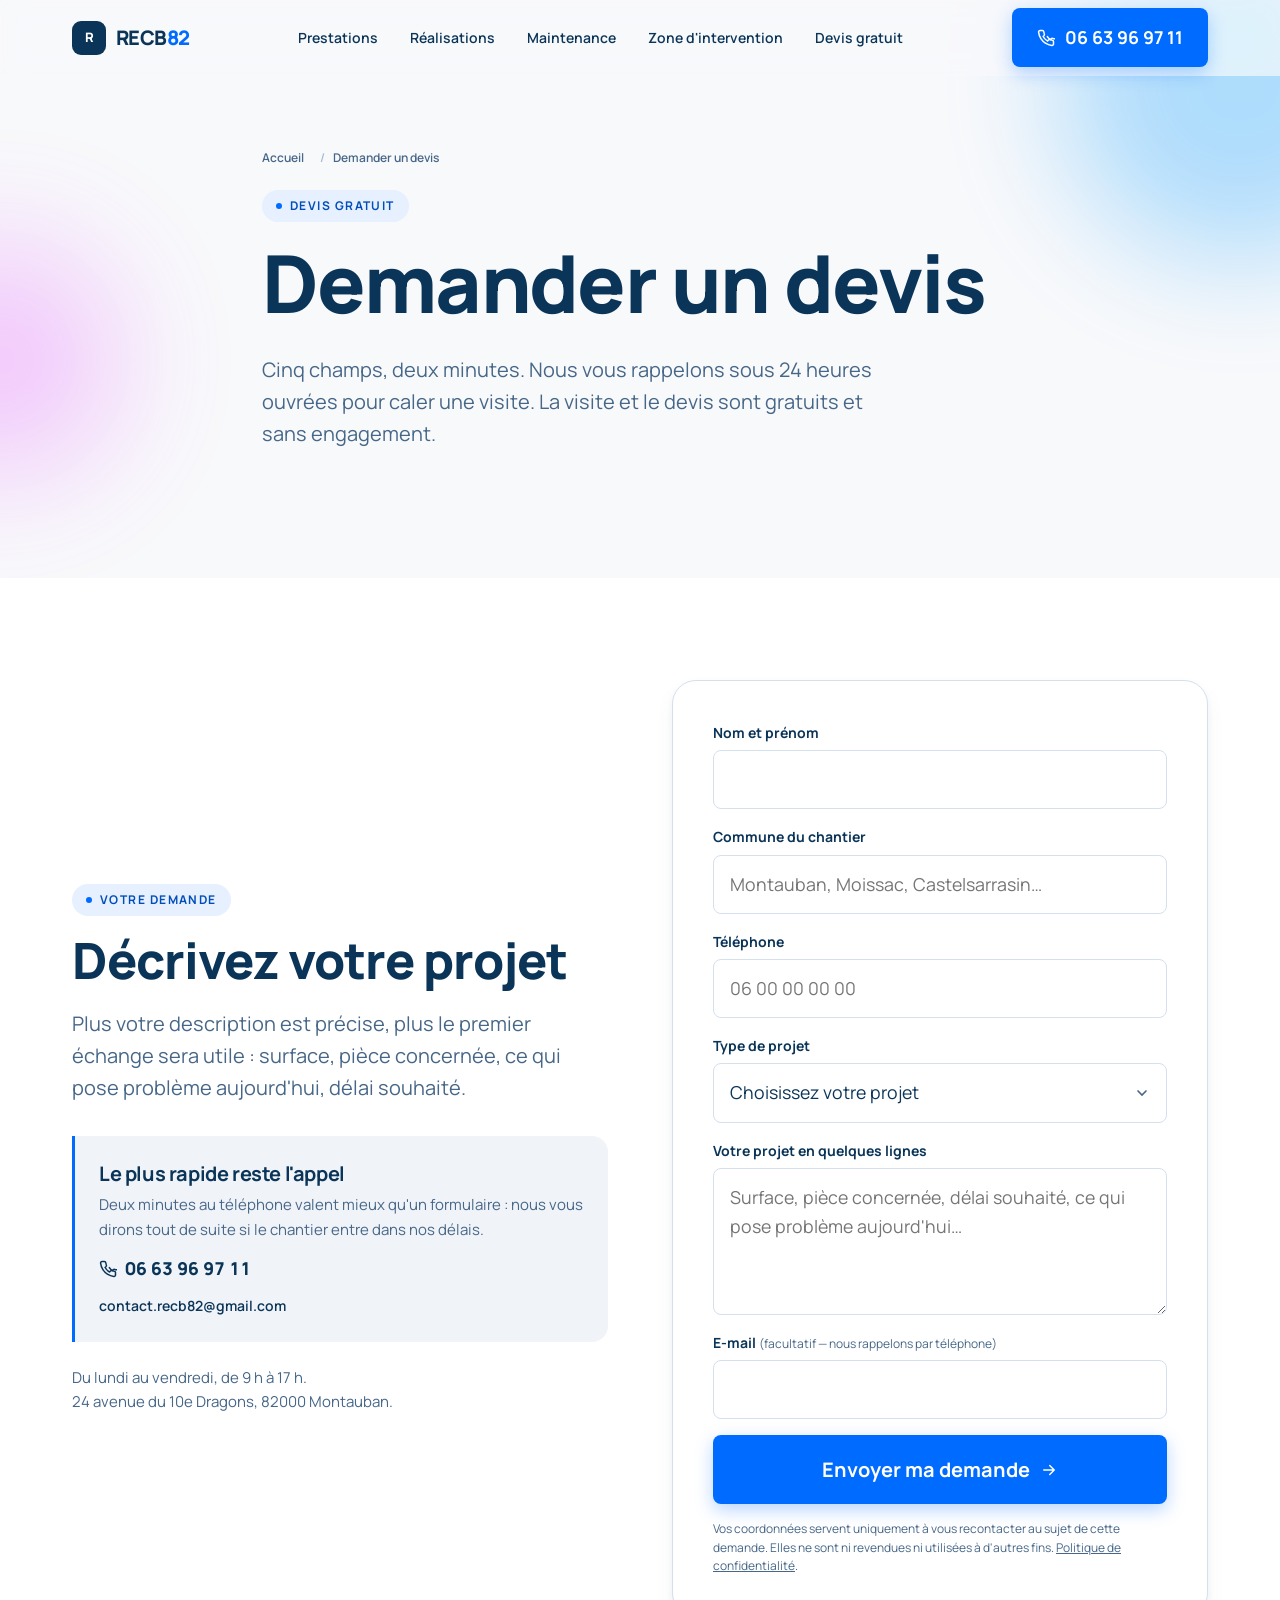
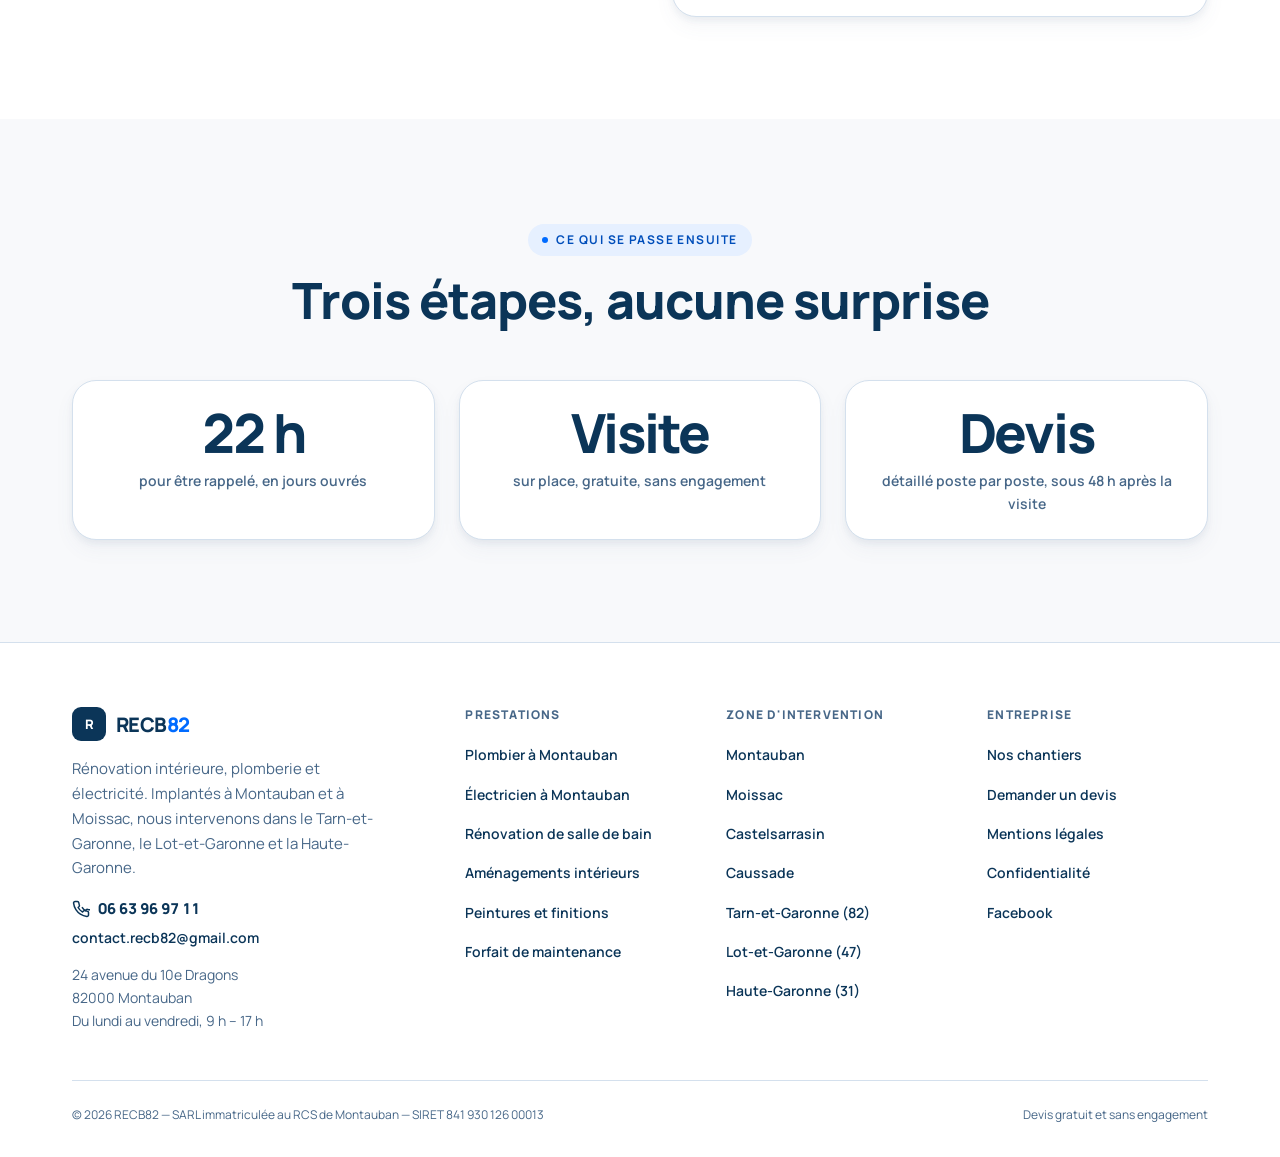
==== commit 064833f7: "Corrige deux défauts repérés à la relecture mobile - la carte « Entreprise locale » de la page salle" ====
--- a/devis.html
+++ b/devis.html
@@ -213,7 +213,7 @@
             </div>
             <div class="field">
               <label for="projet-devis">Type de projet</label>
-              <select id="projet-devis" name="projet"><option>Rénovation de salle de bain</option><option>Plomberie ou dépannage</option><option>Électricité ou mise aux normes</option><option>Aménagement intérieur (cloisons, sols)</option><option>Peinture et finitions</option><option>Forfait de maintenance immobilière</option><option>Autre projet</option></select>
+              <select id="projet-devis" name="projet"><option value="">Choisissez votre projet</option><option>Rénovation de salle de bain</option><option>Plomberie ou dépannage</option><option>Électricité ou mise aux normes</option><option>Aménagement intérieur (cloisons, sols)</option><option>Peinture et finitions</option><option>Forfait de maintenance immobilière</option><option>Autre projet</option></select>
             </div>
             <div class="field">
               <label for="msg-devis">Votre projet en quelques lignes</label>
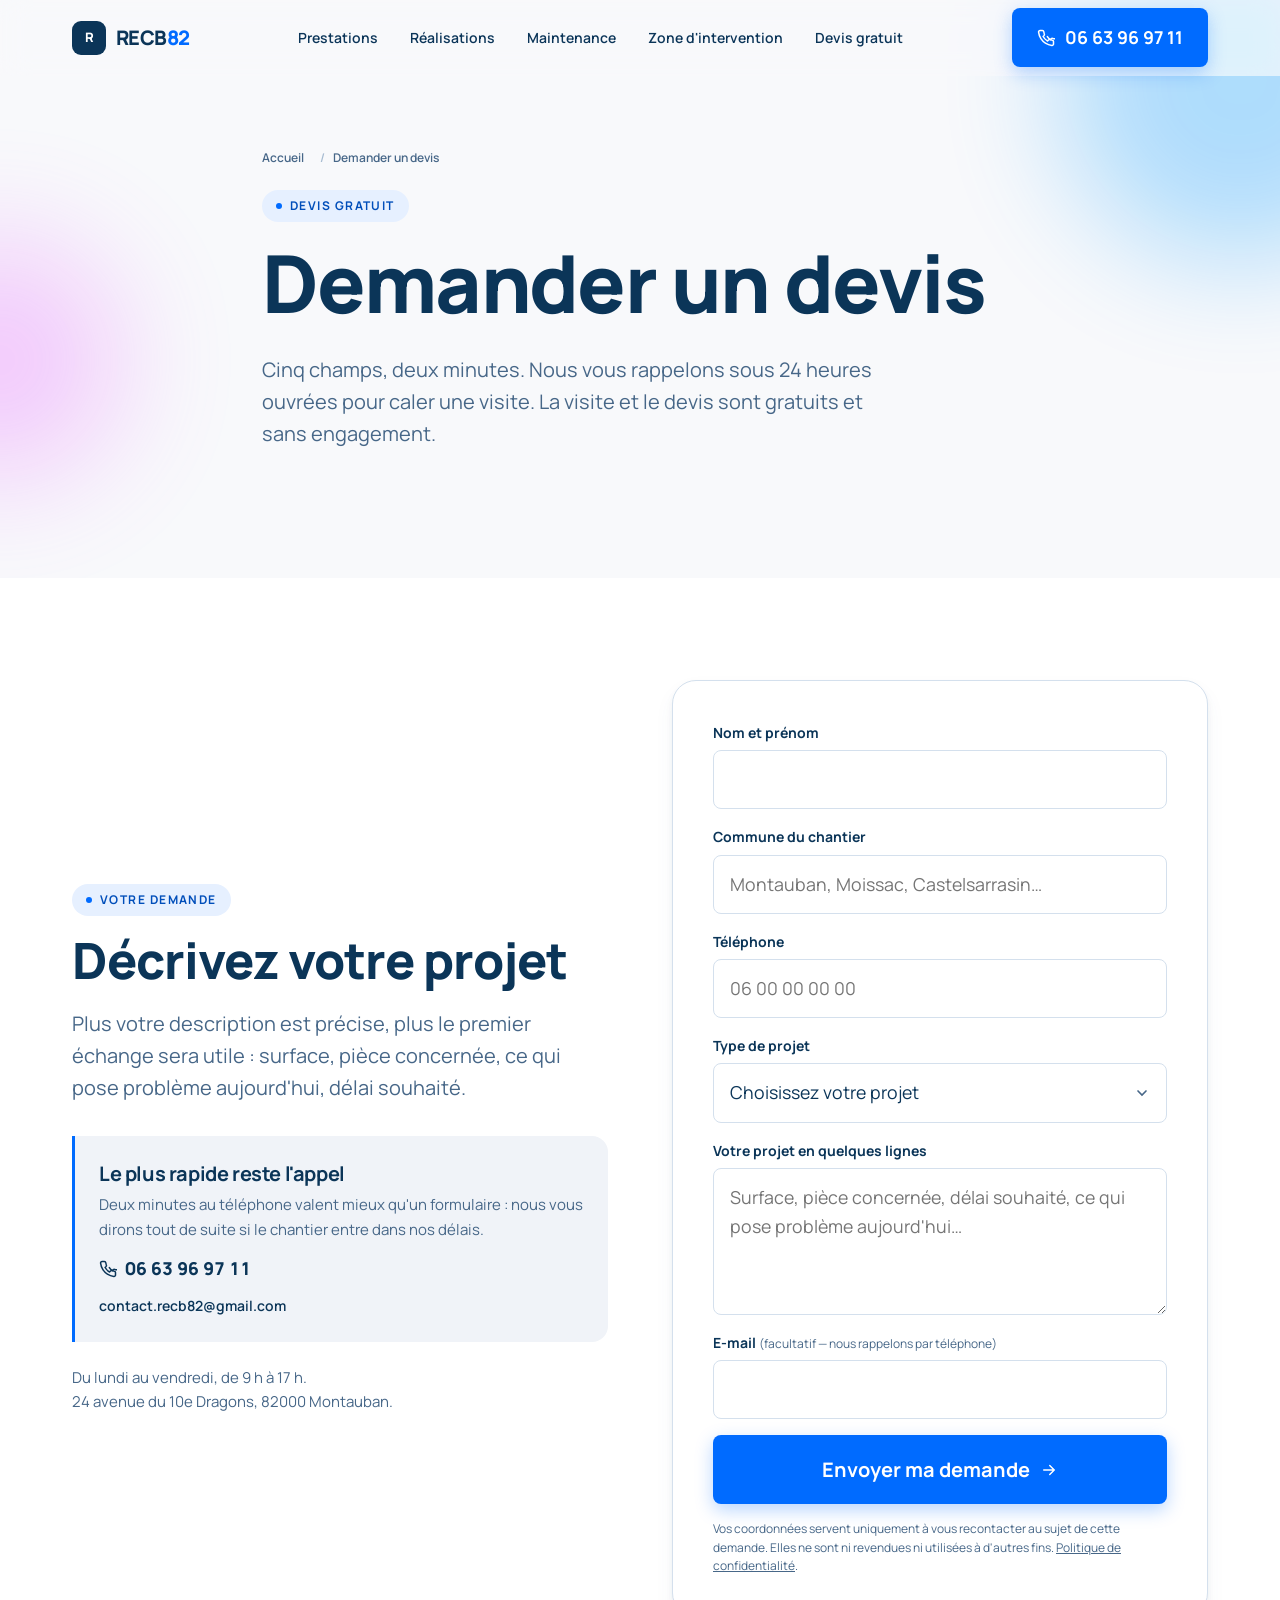
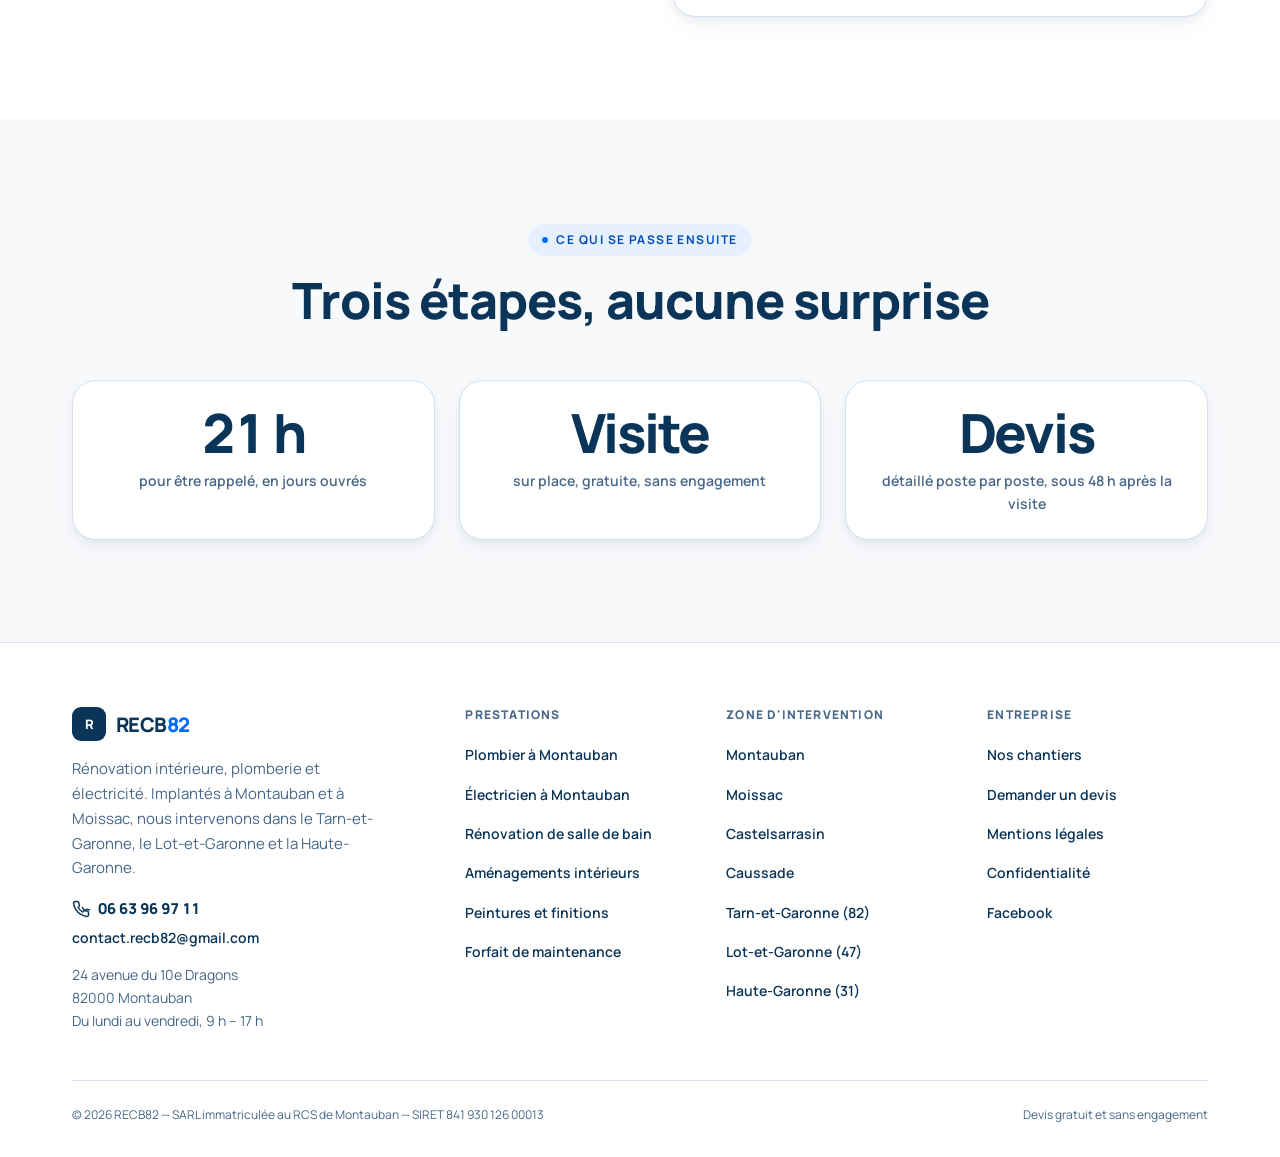
==== commit 8807e48d: "Un effet par zone, un seul langage : la lumière qui parcourt un tracé Quatre composants de 21st.dev," ====
--- a/devis.html
+++ b/devis.html
@@ -46,13 +46,13 @@
 .btn--lg{padding:17px 30px;font-size:var(--t-lead)}
 .btn-row{display:flex;flex-wrap:wrap;gap:var(--s-2)}
 .lead{font-size:var(--t-lead);line-height:1.6;color:var(--slate)}
-.hero{position:relative;padding-top:calc(var(--header-h) + clamp(24px,6vw,72px));padding-bottom:clamp(48px,8vw,96px);overflow:hidden}
+.hero{position:relative;isolation:isolate;padding-top:calc(var(--header-h) + clamp(24px,6vw,72px));padding-bottom:clamp(48px,8vw,96px);overflow:hidden}
 .hero__grid{display:grid;gap:clamp(40px,6vw,64px);align-items:center}
 .hero h1{margin-bottom:var(--s-3);font-size:var(--t-display)}
 .hero .lead{margin-bottom:var(--s-4);max-width:54ch}
 .hero__badges{display:flex;flex-wrap:wrap;gap:8px;margin-bottom:var(--s-3)}
 .eyebrow{display:inline-flex;align-items:center;gap:8px;font-size:var(--t-caption);font-weight:700;letter-spacing:.12em;text-transform:uppercase;color:var(--cobalt);background:#e6f0ff;padding:6px 14px;border-radius:var(--r-pill)}
-.blob{position:absolute;border-radius:50%;filter:blur(60px);opacity:.14;pointer-events:none;z-index:0}
+.blob{position:absolute;border-radius:50%;filter:blur(60px);opacity:.14;pointer-events:none;z-index:-1}.hero__paths{position:absolute;inset:0;z-index:-1;width:100%;height:100%;pointer-events:none;color:var(--ink)}.hero__paths path{fill:none;stroke:currentColor;stroke-linecap:round;vector-effect:non-scaling-stroke}.hero__paths:not(.hero__paths--lit){-webkit-mask-image:linear-gradient(90deg,rgba(0,0,0,.28),rgba(0,0,0,.5) 42%,#000 64%);mask-image:linear-gradient(90deg,rgba(0,0,0,.28),rgba(0,0,0,.5) 42%,#000 64%)}.js .hero__paths path{stroke-dasharray:1 1;stroke-dashoffset:1}.hero__paths--lit{color:var(--blue);-webkit-mask-image:radial-gradient(440px circle at 68% 55%,#000,transparent 72%);mask-image:radial-gradient(440px circle at 68% 55%,#000,transparent 72%)}.hero__spot{position:absolute;inset:0;z-index:-1;pointer-events:none}@media(hover:none),(max-width:859px){.hero__paths--lit,.hero__spot{display:none}.hero__paths path:nth-child(2n){display:none}.hero__paths:not(.hero__paths--lit){-webkit-mask-image:linear-gradient(180deg,rgba(0,0,0,.55),rgba(0,0,0,.22) 45%,rgba(0,0,0,.4) 100%);mask-image:linear-gradient(180deg,rgba(0,0,0,.55),rgba(0,0,0,.22) 45%,rgba(0,0,0,.4) 100%)}}
 .blob--magenta{background:var(--magenta)}.blob--cyan{background:var(--cyan)}
 .js [data-reveal]{opacity:0;transform:translate3d(0,28px,0);filter:blur(6px);transition:opacity .8s var(--ease-out),transform .8s var(--ease-out),filter .8s var(--ease-out);transition-delay:var(--d,0ms)}
 .js [data-reveal="left"]{transform:translate3d(-36px,0,0)}
--- a/assets/css/styles.css
+++ b/assets/css/styles.css
@@ -370,6 +370,7 @@
    -------------------------------------------------------------------------- */
 .hero {
   position: relative;
+  isolation: isolate;
   padding-top: calc(var(--header-h) + clamp(24px, 6vw, 72px));
   padding-bottom: clamp(48px, 8vw, 96px);
   overflow: hidden;
@@ -393,7 +394,7 @@
    se placent derrière la maquette et les bords, où elles peuvent respirer. */
 .blob {
   position: absolute; border-radius: 50%;
-  filter: blur(60px); opacity: .14; pointer-events: none; z-index: 0;
+  filter: blur(60px); opacity: .14; pointer-events: none; z-index: -1;
   will-change: transform;
   transform: translate3d(0, var(--py, 0px), 0);
 }
@@ -865,7 +866,19 @@
     scroll-behavior: auto !important;
   }
   [data-reveal] { opacity: 1 !important; transform: none !important; filter: none !important; clip-path: none !important; }
-  .split .w > i { transform: none !important; }
+  .split .w > i, .split--char .c > i, .swap__l span { transform: none !important; }
+  /* Sans animation, la phrase qui s'allume au défilement doit être lisible
+     d'emblée, et la maquette rester droite. */
+  .lit .w { opacity: 1 !important; }
+  .mock { --srx: 0deg !important; --ssc: 1 !important; }
+  .paths path { stroke-dashoffset: 0 !important; }
+  /* Tracés du hero dessinés d'emblée, colonnes d'avis figées, faisceaux
+     immobiles, schémas complets : rien ne bouge, tout reste lisible. */
+  .hero__paths path { animation: none !important; stroke-dashoffset: 0 !important; opacity: .7; }
+  .avis__track { animation: none !important; }
+  .btn::after, .avis__card::after, .work::after { animation: none !important; }
+  .btn--live { animation: none !important; }
+  .work__media .draw > * { stroke-dashoffset: 0 !important; }
   .marquee__track { animation: none; }
   .blob { animation: none; }
   .callbar { transform: none; }
@@ -877,3 +890,307 @@
   [data-reveal] { opacity: 1 !important; transform: none !important; filter: none !important; }
   a[href^="http"]::after { content: ' (' attr(href) ')'; font-size: 11px; }
 }
+
+/* ==========================================================================
+   15. EFFETS SÉLECTIONNÉS SUR 21ST.DEV
+   Les composants d'origine sont en React + Tailwind + Framer Motion. Ils sont
+   ici réinterprétés en CSS natif : même effet visuel, aucune dépendance,
+   aucune étape de build. Tout est désactivé sous prefers-reduced-motion, et
+   les effets de survol sont réservés aux pointeurs fins.
+   ========================================================================== */
+
+/* --- « Vertical Cut Reveal » : révélation caractère par caractère ---------
+   Les mots restent insécables pour que la césure de ligne reste correcte. */
+.split--char .w { white-space: nowrap; }
+.split--char .c { display: inline-block; overflow: hidden; vertical-align: top; padding-bottom: .08em; }
+.split--char .c > i {
+  display: inline-block; font-style: inherit;
+  transform: translateY(105%);
+  transition: transform .75s var(--ease-out);
+  transition-delay: calc(var(--ci, 0) * 16ms + var(--d, 0ms));
+}
+.split--char.is-in .c > i { transform: none; }
+
+/* --- « Text Reveal » : les mots s'allument au fil du défilement ----------- */
+.lit {
+  font-size: clamp(23px, 1.1rem + 2.4vw, 42px);
+  font-weight: var(--fw-extra);
+  line-height: 1.32;
+  letter-spacing: -.02em;
+  color: var(--ink);
+  max-width: 28ch;
+  text-wrap: pretty;
+}
+/* Les mots éteints restent lisibles comme un gris de fond : en dessous, le bloc
+   paraît vide plutôt qu'en attente. */
+.js .lit .w { opacity: .22; transition: opacity .18s linear; }
+.lit .w { opacity: 1; }
+
+/* --- « Container Scroll » : la maquette se redresse au défilement --------
+   Composé avec l'inclinaison au survol : les deux angles s'additionnent. */
+.mock {
+  transform:
+    perspective(1400px)
+    rotateX(calc(var(--srx, 0deg) + var(--rx, 0deg)))
+    rotateY(var(--ry, 0deg))
+    scale(var(--ssc, 1));
+}
+.js .mock { --srx: 11deg; --ssc: .96; }
+
+/* --- « Random Letter Swap » : les lettres se relaient au survol ----------
+   Sur les liens texte uniquement, jamais sur un numéro de téléphone : on ne
+   brouille pas une information qu'on demande au visiteur de lire. */
+.swap { display: inline-flex; overflow: hidden; vertical-align: top; }
+.swap__l { display: inline-block; position: relative; }
+.swap__l span {
+  display: inline-block;
+  transition: transform .34s var(--ease-out);
+  transition-delay: calc(var(--li, 0) * 22ms);
+}
+.swap__l span:last-child { position: absolute; left: 0; top: 0; transform: translateY(105%); }
+@media (hover: hover) and (pointer: fine) {
+  .link:hover .swap__l span:first-child,
+  .btn:hover .swap__l span:first-child { transform: translateY(-105%); }
+  .link:hover .swap__l span:last-child,
+  .btn:hover .swap__l span:last-child { transform: none; }
+}
+
+/* --- « Background Paths » : tracés qui se dessinent dans le bandeau ------- */
+.paths { position: absolute; inset: 0; z-index: 0; pointer-events: none; opacity: .5; }
+.paths path {
+  fill: none; stroke: var(--cyan); stroke-width: 1.4; stroke-linecap: round;
+  stroke-dasharray: var(--len, 900);
+  stroke-dashoffset: var(--len, 900);
+}
+.is-in .paths path {
+  animation: trace 3.6s var(--ease-out) forwards;
+  animation-delay: calc(var(--pi, 0) * 260ms);
+}
+@keyframes trace {
+  to { stroke-dashoffset: 0; }
+}
+
+/* --- Marquee : seconde ligne en sens inverse ----------------------------- */
+.marquee--retour .marquee__track { animation-duration: 52s; animation-direction: reverse; }
+.marquee--retour .marquee__item { font-size: clamp(14px, 2vw, 18px); color: #bdcfe2; }
+
+
+/* ==========================================================================
+   16. LA LUMIÈRE QUI PARCOURT UN TRACÉ
+   Quatre composants de 21st.dev réunis par un même langage : des lignes qui
+   se dessinent et une lumière qui les parcourt. Hero (Background Paths +
+   Cursor Spotlight), boutons (Border Beam), avis (Testimonials Columns),
+   réalisations (Focus Cards). Toujours en CSS et JS natifs, sans build.
+   ========================================================================== */
+
+/* --- Hero : « Background Paths » ------------------------------------------
+   72 tracés générés par la formule de Kokonut UI. Chacun se dessine à
+   l'arrivée, puis une lumière dérive le long de la ligne en continu. Les
+   variables --t (durée) et --dl (départ) sont posées par tracé dans le HTML. */
+.hero__paths {
+  position: absolute; inset: 0; z-index: -1;
+  width: 100%; height: 100%;
+  pointer-events: none;
+  color: var(--ink);
+}
+.hero__paths path {
+  fill: none;
+  stroke: currentColor;
+  stroke-linecap: round;
+  vector-effect: non-scaling-stroke;   /* épaisseur en pixels, quelle que soit l'échelle */
+  stroke-dasharray: 1 1;
+  stroke-dashoffset: 1;
+}
+/* La couche de base s'éclaircit derrière le texte, à gauche, et garde toute sa
+   présence derrière la maquette, à droite : les lignes décorent, le texte se lit. */
+.hero__paths:not(.hero__paths--lit) {
+  -webkit-mask-image: linear-gradient(90deg, rgba(0,0,0,.28), rgba(0,0,0,.5) 42%, #000 64%);
+  mask-image: linear-gradient(90deg, rgba(0,0,0,.28), rgba(0,0,0,.5) 42%, #000 64%);
+}
+/* Coût de peinture maîtrisé : animer stroke-dashoffset repeint tout le hero à
+   chaque image. La couche de base se dessine donc UNE fois, puis ne bouge plus
+   que par une transformation — composée par le GPU, sans repeindre. Seule la
+   couche allumée sous le curseur, réduite à 12 tracés, garde la lumière qui
+   voyage en continu. */
+.js .hero__paths path {
+  animation: dessine 2.6s var(--ease-out) var(--dl, 0s) both;
+}
+.js .hero__paths:not(.hero__paths--lit) {
+  transform-origin: 50% 50%;
+  will-change: transform;
+  animation: derive-douce 36s ease-in-out infinite alternate;
+}
+.js .hero__paths--lit path {
+  animation:
+    dessine 2.6s var(--ease-out) var(--dl, 0s) both,
+    derive var(--t, 14s) linear calc(var(--dl, 0s) + 2.6s) infinite;
+}
+@keyframes dessine { from { stroke-dashoffset: 1; } to { stroke-dashoffset: 0; } }
+@keyframes derive  { from { stroke-dashoffset: 0; } to { stroke-dashoffset: -2; } }
+@keyframes derive-douce {
+  from { transform: translate3d(-10px, 6px, 0) scale(1); }
+  to   { transform: translate3d(12px, -8px, 0) scale(1.05); }
+}
+
+/* Hors écran, on arrête de peindre : 72 tracés animés ont un coût. */
+.hero.is-off .hero__paths, .hero.is-off .hero__paths path { animation-play-state: paused; }
+
+/* Couche allumée : un tracé sur trois, en bleu, révélé par un masque
+   circulaire qui suit le curseur (« Cursor Spotlight »). */
+.hero__paths--lit {
+  color: var(--blue);
+  -webkit-mask-image: radial-gradient(440px circle at var(--mx, 68%) var(--my, 55%), #000 0%, rgba(0,0,0,.6) 35%, transparent 72%);
+  mask-image: radial-gradient(440px circle at var(--mx, 68%) var(--my, 55%), #000 0%, rgba(0,0,0,.6) 35%, transparent 72%);
+}
+/* Lueur douce qui accompagne le projecteur — le halo que le curseur promène. */
+.hero__spot {
+  position: absolute; inset: 0; z-index: -1; pointer-events: none;
+  background: radial-gradient(420px circle at var(--mx, 68%) var(--my, 55%), rgba(0,107,255,.13), transparent 62%);
+}
+@media (hover: none), (max-width: 859px) {
+  .hero__paths--lit, .hero__spot { display: none; }
+  /* Un tracé sur deux suffit sur un petit écran, et coûte moitié moins ;
+     un peu plus épais pour rester visible à l'échelle d'un téléphone. */
+  .hero__paths path:nth-child(2n) { display: none; }
+  .hero__paths path { stroke-width: 1px; }
+  /* Sur un écran étroit le texte occupe toute la largeur : le fondu devient
+     vertical, plus léger au milieu, là où le paragraphe se lit. */
+  .hero__paths:not(.hero__paths--lit) {
+    -webkit-mask-image: linear-gradient(180deg, rgba(0,0,0,.55), rgba(0,0,0,.22) 45%, rgba(0,0,0,.4) 100%);
+    mask-image: linear-gradient(180deg, rgba(0,0,0,.55), rgba(0,0,0,.22) 45%, rgba(0,0,0,.4) 100%);
+  }
+}
+
+/* --- Boutons : « Border Beam » --------------------------------------------
+   Un faisceau parcourt la bordure. Il tourne en continu sur le bouton d'appel
+   du hero, et s'allume au survol partout ailleurs. Le dégradé conique est
+   découpé en anneau par un masque : seule la bordure s'éclaire. */
+@property --ang {
+  syntax: '<angle>';
+  inherits: false;
+  initial-value: 0deg;
+}
+.btn::after {
+  content: ''; position: absolute; inset: 0; z-index: -1;
+  border-radius: inherit;
+  padding: 1.5px;
+  background: conic-gradient(from var(--ang), transparent 0 72%, var(--beam, var(--blue)) 88%, transparent 100%);
+  -webkit-mask: linear-gradient(#000 0 0) content-box, linear-gradient(#000 0 0);
+  mask: linear-gradient(#000 0 0) content-box, linear-gradient(#000 0 0);
+  -webkit-mask-composite: xor;
+  mask-composite: exclude;
+  opacity: 0;
+  transition: opacity .35s var(--ease);
+  animation: faisceau 2.4s linear infinite;
+  pointer-events: none;
+}
+.btn:hover::after, .btn:focus-visible::after, .btn--live::after { opacity: 1; }
+@keyframes faisceau { to { --ang: 360deg; } }
+.btn--primary { --beam: #ffffff; }
+.btn--dark    { --beam: var(--cyan); }
+.btn--outline { --beam: #ffffff; }
+.btn--ghost   { --beam: var(--blue); }
+/* Le bouton d'appel du hero porte aussi une pulsation de son ombre bleue. */
+.btn--live { animation: pulse-ombre 3.2s var(--ease) infinite; }
+@keyframes pulse-ombre {
+  0%, 100% { box-shadow: 0 6px 18px rgba(0,107,255,.28); }
+  50%      { box-shadow: 0 10px 34px rgba(0,107,255,.46); }
+}
+
+/* --- Avis : « Testimonials Columns » --------------------------------------
+   Trois colonnes qui montent à l'infini, chacune à sa vitesse, fondues en
+   haut et en bas. Le contenu de chaque colonne est dupliqué : le retour au
+   point de départ est invisible. */
+.avis {
+  display: grid; gap: 20px;
+  height: clamp(480px, 70vh, 620px);
+  overflow: hidden;
+  -webkit-mask-image: linear-gradient(transparent, #000 12%, #000 88%, transparent);
+  mask-image: linear-gradient(transparent, #000 12%, #000 88%, transparent);
+}
+.avis__col { overflow: hidden; }
+.avis__track {
+  display: flex; flex-direction: column; gap: 20px;
+  animation: monte var(--t, 42s) linear infinite;
+  animation-delay: var(--dl, 0s);
+}
+.avis:hover .avis__track { animation-play-state: paused; }
+@keyframes monte { to { transform: translateY(calc(-50% - 10px)); } }
+.avis__card {
+  position: relative;
+  background: var(--paper); border: 1px solid var(--hairline);
+  border-radius: var(--r-card); padding: 22px 22px 20px;
+  box-shadow: var(--sh-1);
+  transition: border-color .3s var(--ease), box-shadow .4s var(--ease), transform .4s var(--ease-out);
+  isolation: isolate;
+}
+.avis__card:hover { border-color: #bcd3e8; box-shadow: var(--sh-2); transform: translateY(-3px); }
+/* Même faisceau que les boutons : c'est la signature commune. */
+.avis__card::after {
+  content: ''; position: absolute; inset: 0; z-index: -1; border-radius: inherit; padding: 1.5px;
+  background: conic-gradient(from var(--ang), transparent 0 72%, var(--blue) 88%, transparent 100%);
+  -webkit-mask: linear-gradient(#000 0 0) content-box, linear-gradient(#000 0 0);
+  mask: linear-gradient(#000 0 0) content-box, linear-gradient(#000 0 0);
+  -webkit-mask-composite: xor; mask-composite: exclude;
+  opacity: 0; transition: opacity .35s var(--ease);
+  animation: faisceau 2.4s linear infinite; pointer-events: none;
+}
+.avis__card:hover::after { opacity: 1; }
+.avis__quote { font-size: 15px; line-height: 1.6; color: var(--ink); }
+.avis__quote::before { content: '« '; color: var(--blue); font-weight: var(--fw-extra); }
+.avis__quote::after  { content: ' »'; color: var(--blue); font-weight: var(--fw-extra); }
+.avis__meta { display: flex; align-items: center; gap: 12px; margin-top: 16px; }
+.avis__avatar {
+  width: 38px; height: 38px; border-radius: 50%; flex: none;
+  display: grid; place-items: center;
+  background: var(--pebble); color: var(--cobalt);
+  font-size: 13px; font-weight: var(--fw-extra);
+}
+.avis__name { font-size: 14px; font-weight: var(--fw-bold); line-height: 1.3; }
+.avis__place { font-size: 12px; color: var(--slate); font-weight: var(--fw-semibold); }
+.avis__stars { display: flex; gap: 2px; color: var(--blue); margin-bottom: 10px; }
+.avis__stars svg { width: 14px; height: 14px; }
+/* Badge d'exemple : visible tant que de vrais avis n'ont pas remplacé ces cartes. */
+.avis__demo {
+  position: absolute; top: 12px; right: 12px;
+  font-size: 10px; font-weight: var(--fw-extra); letter-spacing: .1em; text-transform: uppercase;
+  color: #8a5a00; background: #fff3d6; border: 1px solid #f2d48a;
+  padding: 3px 8px; border-radius: var(--r-pill);
+}
+/* Une colonne sur téléphone, deux sur tablette, trois au-delà : les colonnes
+   absentes sont retirées du flux, pas seulement rognées — elles n'animent rien. */
+.avis__col:nth-child(n+2) { display: none; }
+@media (min-width: 560px) {
+  .avis { grid-template-columns: 1fr 1fr; }
+  .avis__col:nth-child(2) { display: block; }
+}
+@media (min-width: 860px) {
+  .avis { grid-template-columns: repeat(3, 1fr); }
+  .avis__col:nth-child(3) { display: block; }
+}
+
+/* --- Réalisations : « Focus Cards » + tracé des schémas -------------------
+   La carte survolée s'avance, les autres s'effacent. Et chaque schéma se
+   dessine à l'apparition, trait après trait : le même geste que les lignes
+   du hero. */
+.work { transition: filter .45s var(--ease), opacity .45s var(--ease), transform .5s var(--ease-out), box-shadow .5s var(--ease), border-color .35s var(--ease); }
+@media (hover: hover) and (pointer: fine) {
+  .grid:has(.work:hover) .work:not(:hover) { filter: blur(2px) saturate(.85); opacity: .55; transform: scale(.985); }
+  .work:hover { transform: translateY(-8px) scale(1.012); box-shadow: var(--sh-3); }
+}
+.js .work__media .draw > * { stroke-dasharray: 1; stroke-dashoffset: 1; }
+.js .is-in .work__media .draw > * {
+  animation: trace 1.5s var(--ease-out) forwards;
+  animation-delay: calc(var(--k, 0) * 140ms + .25s);
+}
+/* Le même faisceau sur la carte survolée. */
+.work::after {
+  content: ''; position: absolute; inset: 0; z-index: 2; border-radius: inherit; padding: 1.5px;
+  background: conic-gradient(from var(--ang), transparent 0 72%, var(--blue) 88%, transparent 100%);
+  -webkit-mask: linear-gradient(#000 0 0) content-box, linear-gradient(#000 0 0);
+  mask: linear-gradient(#000 0 0) content-box, linear-gradient(#000 0 0);
+  -webkit-mask-composite: xor; mask-composite: exclude;
+  opacity: 0; transition: opacity .35s var(--ease);
+  animation: faisceau 2.4s linear infinite; pointer-events: none;
+}
+.work:hover::after { opacity: 1; }
--- a/assets/css/styles.css
+++ b/assets/css/styles.css
@@ -370,6 +370,7 @@
    -------------------------------------------------------------------------- */
 .hero {
   position: relative;
+  isolation: isolate;
   padding-top: calc(var(--header-h) + clamp(24px, 6vw, 72px));
   padding-bottom: clamp(48px, 8vw, 96px);
   overflow: hidden;
@@ -393,7 +394,7 @@
    se placent derrière la maquette et les bords, où elles peuvent respirer. */
 .blob {
   position: absolute; border-radius: 50%;
-  filter: blur(60px); opacity: .14; pointer-events: none; z-index: 0;
+  filter: blur(60px); opacity: .14; pointer-events: none; z-index: -1;
   will-change: transform;
   transform: translate3d(0, var(--py, 0px), 0);
 }
@@ -865,7 +866,19 @@
     scroll-behavior: auto !important;
   }
   [data-reveal] { opacity: 1 !important; transform: none !important; filter: none !important; clip-path: none !important; }
-  .split .w > i { transform: none !important; }
+  .split .w > i, .split--char .c > i, .swap__l span { transform: none !important; }
+  /* Sans animation, la phrase qui s'allume au défilement doit être lisible
+     d'emblée, et la maquette rester droite. */
+  .lit .w { opacity: 1 !important; }
+  .mock { --srx: 0deg !important; --ssc: 1 !important; }
+  .paths path { stroke-dashoffset: 0 !important; }
+  /* Tracés du hero dessinés d'emblée, colonnes d'avis figées, faisceaux
+     immobiles, schémas complets : rien ne bouge, tout reste lisible. */
+  .hero__paths path { animation: none !important; stroke-dashoffset: 0 !important; opacity: .7; }
+  .avis__track { animation: none !important; }
+  .btn::after, .avis__card::after, .work::after { animation: none !important; }
+  .btn--live { animation: none !important; }
+  .work__media .draw > * { stroke-dashoffset: 0 !important; }
   .marquee__track { animation: none; }
   .blob { animation: none; }
   .callbar { transform: none; }
@@ -877,3 +890,307 @@
   [data-reveal] { opacity: 1 !important; transform: none !important; filter: none !important; }
   a[href^="http"]::after { content: ' (' attr(href) ')'; font-size: 11px; }
 }
+
+/* ==========================================================================
+   15. EFFETS SÉLECTIONNÉS SUR 21ST.DEV
+   Les composants d'origine sont en React + Tailwind + Framer Motion. Ils sont
+   ici réinterprétés en CSS natif : même effet visuel, aucune dépendance,
+   aucune étape de build. Tout est désactivé sous prefers-reduced-motion, et
+   les effets de survol sont réservés aux pointeurs fins.
+   ========================================================================== */
+
+/* --- « Vertical Cut Reveal » : révélation caractère par caractère ---------
+   Les mots restent insécables pour que la césure de ligne reste correcte. */
+.split--char .w { white-space: nowrap; }
+.split--char .c { display: inline-block; overflow: hidden; vertical-align: top; padding-bottom: .08em; }
+.split--char .c > i {
+  display: inline-block; font-style: inherit;
+  transform: translateY(105%);
+  transition: transform .75s var(--ease-out);
+  transition-delay: calc(var(--ci, 0) * 16ms + var(--d, 0ms));
+}
+.split--char.is-in .c > i { transform: none; }
+
+/* --- « Text Reveal » : les mots s'allument au fil du défilement ----------- */
+.lit {
+  font-size: clamp(23px, 1.1rem + 2.4vw, 42px);
+  font-weight: var(--fw-extra);
+  line-height: 1.32;
+  letter-spacing: -.02em;
+  color: var(--ink);
+  max-width: 28ch;
+  text-wrap: pretty;
+}
+/* Les mots éteints restent lisibles comme un gris de fond : en dessous, le bloc
+   paraît vide plutôt qu'en attente. */
+.js .lit .w { opacity: .22; transition: opacity .18s linear; }
+.lit .w { opacity: 1; }
+
+/* --- « Container Scroll » : la maquette se redresse au défilement --------
+   Composé avec l'inclinaison au survol : les deux angles s'additionnent. */
+.mock {
+  transform:
+    perspective(1400px)
+    rotateX(calc(var(--srx, 0deg) + var(--rx, 0deg)))
+    rotateY(var(--ry, 0deg))
+    scale(var(--ssc, 1));
+}
+.js .mock { --srx: 11deg; --ssc: .96; }
+
+/* --- « Random Letter Swap » : les lettres se relaient au survol ----------
+   Sur les liens texte uniquement, jamais sur un numéro de téléphone : on ne
+   brouille pas une information qu'on demande au visiteur de lire. */
+.swap { display: inline-flex; overflow: hidden; vertical-align: top; }
+.swap__l { display: inline-block; position: relative; }
+.swap__l span {
+  display: inline-block;
+  transition: transform .34s var(--ease-out);
+  transition-delay: calc(var(--li, 0) * 22ms);
+}
+.swap__l span:last-child { position: absolute; left: 0; top: 0; transform: translateY(105%); }
+@media (hover: hover) and (pointer: fine) {
+  .link:hover .swap__l span:first-child,
+  .btn:hover .swap__l span:first-child { transform: translateY(-105%); }
+  .link:hover .swap__l span:last-child,
+  .btn:hover .swap__l span:last-child { transform: none; }
+}
+
+/* --- « Background Paths » : tracés qui se dessinent dans le bandeau ------- */
+.paths { position: absolute; inset: 0; z-index: 0; pointer-events: none; opacity: .5; }
+.paths path {
+  fill: none; stroke: var(--cyan); stroke-width: 1.4; stroke-linecap: round;
+  stroke-dasharray: var(--len, 900);
+  stroke-dashoffset: var(--len, 900);
+}
+.is-in .paths path {
+  animation: trace 3.6s var(--ease-out) forwards;
+  animation-delay: calc(var(--pi, 0) * 260ms);
+}
+@keyframes trace {
+  to { stroke-dashoffset: 0; }
+}
+
+/* --- Marquee : seconde ligne en sens inverse ----------------------------- */
+.marquee--retour .marquee__track { animation-duration: 52s; animation-direction: reverse; }
+.marquee--retour .marquee__item { font-size: clamp(14px, 2vw, 18px); color: #bdcfe2; }
+
+
+/* ==========================================================================
+   16. LA LUMIÈRE QUI PARCOURT UN TRACÉ
+   Quatre composants de 21st.dev réunis par un même langage : des lignes qui
+   se dessinent et une lumière qui les parcourt. Hero (Background Paths +
+   Cursor Spotlight), boutons (Border Beam), avis (Testimonials Columns),
+   réalisations (Focus Cards). Toujours en CSS et JS natifs, sans build.
+   ========================================================================== */
+
+/* --- Hero : « Background Paths » ------------------------------------------
+   72 tracés générés par la formule de Kokonut UI. Chacun se dessine à
+   l'arrivée, puis une lumière dérive le long de la ligne en continu. Les
+   variables --t (durée) et --dl (départ) sont posées par tracé dans le HTML. */
+.hero__paths {
+  position: absolute; inset: 0; z-index: -1;
+  width: 100%; height: 100%;
+  pointer-events: none;
+  color: var(--ink);
+}
+.hero__paths path {
+  fill: none;
+  stroke: currentColor;
+  stroke-linecap: round;
+  vector-effect: non-scaling-stroke;   /* épaisseur en pixels, quelle que soit l'échelle */
+  stroke-dasharray: 1 1;
+  stroke-dashoffset: 1;
+}
+/* La couche de base s'éclaircit derrière le texte, à gauche, et garde toute sa
+   présence derrière la maquette, à droite : les lignes décorent, le texte se lit. */
+.hero__paths:not(.hero__paths--lit) {
+  -webkit-mask-image: linear-gradient(90deg, rgba(0,0,0,.28), rgba(0,0,0,.5) 42%, #000 64%);
+  mask-image: linear-gradient(90deg, rgba(0,0,0,.28), rgba(0,0,0,.5) 42%, #000 64%);
+}
+/* Coût de peinture maîtrisé : animer stroke-dashoffset repeint tout le hero à
+   chaque image. La couche de base se dessine donc UNE fois, puis ne bouge plus
+   que par une transformation — composée par le GPU, sans repeindre. Seule la
+   couche allumée sous le curseur, réduite à 12 tracés, garde la lumière qui
+   voyage en continu. */
+.js .hero__paths path {
+  animation: dessine 2.6s var(--ease-out) var(--dl, 0s) both;
+}
+.js .hero__paths:not(.hero__paths--lit) {
+  transform-origin: 50% 50%;
+  will-change: transform;
+  animation: derive-douce 36s ease-in-out infinite alternate;
+}
+.js .hero__paths--lit path {
+  animation:
+    dessine 2.6s var(--ease-out) var(--dl, 0s) both,
+    derive var(--t, 14s) linear calc(var(--dl, 0s) + 2.6s) infinite;
+}
+@keyframes dessine { from { stroke-dashoffset: 1; } to { stroke-dashoffset: 0; } }
+@keyframes derive  { from { stroke-dashoffset: 0; } to { stroke-dashoffset: -2; } }
+@keyframes derive-douce {
+  from { transform: translate3d(-10px, 6px, 0) scale(1); }
+  to   { transform: translate3d(12px, -8px, 0) scale(1.05); }
+}
+
+/* Hors écran, on arrête de peindre : 72 tracés animés ont un coût. */
+.hero.is-off .hero__paths, .hero.is-off .hero__paths path { animation-play-state: paused; }
+
+/* Couche allumée : un tracé sur trois, en bleu, révélé par un masque
+   circulaire qui suit le curseur (« Cursor Spotlight »). */
+.hero__paths--lit {
+  color: var(--blue);
+  -webkit-mask-image: radial-gradient(440px circle at var(--mx, 68%) var(--my, 55%), #000 0%, rgba(0,0,0,.6) 35%, transparent 72%);
+  mask-image: radial-gradient(440px circle at var(--mx, 68%) var(--my, 55%), #000 0%, rgba(0,0,0,.6) 35%, transparent 72%);
+}
+/* Lueur douce qui accompagne le projecteur — le halo que le curseur promène. */
+.hero__spot {
+  position: absolute; inset: 0; z-index: -1; pointer-events: none;
+  background: radial-gradient(420px circle at var(--mx, 68%) var(--my, 55%), rgba(0,107,255,.13), transparent 62%);
+}
+@media (hover: none), (max-width: 859px) {
+  .hero__paths--lit, .hero__spot { display: none; }
+  /* Un tracé sur deux suffit sur un petit écran, et coûte moitié moins ;
+     un peu plus épais pour rester visible à l'échelle d'un téléphone. */
+  .hero__paths path:nth-child(2n) { display: none; }
+  .hero__paths path { stroke-width: 1px; }
+  /* Sur un écran étroit le texte occupe toute la largeur : le fondu devient
+     vertical, plus léger au milieu, là où le paragraphe se lit. */
+  .hero__paths:not(.hero__paths--lit) {
+    -webkit-mask-image: linear-gradient(180deg, rgba(0,0,0,.55), rgba(0,0,0,.22) 45%, rgba(0,0,0,.4) 100%);
+    mask-image: linear-gradient(180deg, rgba(0,0,0,.55), rgba(0,0,0,.22) 45%, rgba(0,0,0,.4) 100%);
+  }
+}
+
+/* --- Boutons : « Border Beam » --------------------------------------------
+   Un faisceau parcourt la bordure. Il tourne en continu sur le bouton d'appel
+   du hero, et s'allume au survol partout ailleurs. Le dégradé conique est
+   découpé en anneau par un masque : seule la bordure s'éclaire. */
+@property --ang {
+  syntax: '<angle>';
+  inherits: false;
+  initial-value: 0deg;
+}
+.btn::after {
+  content: ''; position: absolute; inset: 0; z-index: -1;
+  border-radius: inherit;
+  padding: 1.5px;
+  background: conic-gradient(from var(--ang), transparent 0 72%, var(--beam, var(--blue)) 88%, transparent 100%);
+  -webkit-mask: linear-gradient(#000 0 0) content-box, linear-gradient(#000 0 0);
+  mask: linear-gradient(#000 0 0) content-box, linear-gradient(#000 0 0);
+  -webkit-mask-composite: xor;
+  mask-composite: exclude;
+  opacity: 0;
+  transition: opacity .35s var(--ease);
+  animation: faisceau 2.4s linear infinite;
+  pointer-events: none;
+}
+.btn:hover::after, .btn:focus-visible::after, .btn--live::after { opacity: 1; }
+@keyframes faisceau { to { --ang: 360deg; } }
+.btn--primary { --beam: #ffffff; }
+.btn--dark    { --beam: var(--cyan); }
+.btn--outline { --beam: #ffffff; }
+.btn--ghost   { --beam: var(--blue); }
+/* Le bouton d'appel du hero porte aussi une pulsation de son ombre bleue. */
+.btn--live { animation: pulse-ombre 3.2s var(--ease) infinite; }
+@keyframes pulse-ombre {
+  0%, 100% { box-shadow: 0 6px 18px rgba(0,107,255,.28); }
+  50%      { box-shadow: 0 10px 34px rgba(0,107,255,.46); }
+}
+
+/* --- Avis : « Testimonials Columns » --------------------------------------
+   Trois colonnes qui montent à l'infini, chacune à sa vitesse, fondues en
+   haut et en bas. Le contenu de chaque colonne est dupliqué : le retour au
+   point de départ est invisible. */
+.avis {
+  display: grid; gap: 20px;
+  height: clamp(480px, 70vh, 620px);
+  overflow: hidden;
+  -webkit-mask-image: linear-gradient(transparent, #000 12%, #000 88%, transparent);
+  mask-image: linear-gradient(transparent, #000 12%, #000 88%, transparent);
+}
+.avis__col { overflow: hidden; }
+.avis__track {
+  display: flex; flex-direction: column; gap: 20px;
+  animation: monte var(--t, 42s) linear infinite;
+  animation-delay: var(--dl, 0s);
+}
+.avis:hover .avis__track { animation-play-state: paused; }
+@keyframes monte { to { transform: translateY(calc(-50% - 10px)); } }
+.avis__card {
+  position: relative;
+  background: var(--paper); border: 1px solid var(--hairline);
+  border-radius: var(--r-card); padding: 22px 22px 20px;
+  box-shadow: var(--sh-1);
+  transition: border-color .3s var(--ease), box-shadow .4s var(--ease), transform .4s var(--ease-out);
+  isolation: isolate;
+}
+.avis__card:hover { border-color: #bcd3e8; box-shadow: var(--sh-2); transform: translateY(-3px); }
+/* Même faisceau que les boutons : c'est la signature commune. */
+.avis__card::after {
+  content: ''; position: absolute; inset: 0; z-index: -1; border-radius: inherit; padding: 1.5px;
+  background: conic-gradient(from var(--ang), transparent 0 72%, var(--blue) 88%, transparent 100%);
+  -webkit-mask: linear-gradient(#000 0 0) content-box, linear-gradient(#000 0 0);
+  mask: linear-gradient(#000 0 0) content-box, linear-gradient(#000 0 0);
+  -webkit-mask-composite: xor; mask-composite: exclude;
+  opacity: 0; transition: opacity .35s var(--ease);
+  animation: faisceau 2.4s linear infinite; pointer-events: none;
+}
+.avis__card:hover::after { opacity: 1; }
+.avis__quote { font-size: 15px; line-height: 1.6; color: var(--ink); }
+.avis__quote::before { content: '« '; color: var(--blue); font-weight: var(--fw-extra); }
+.avis__quote::after  { content: ' »'; color: var(--blue); font-weight: var(--fw-extra); }
+.avis__meta { display: flex; align-items: center; gap: 12px; margin-top: 16px; }
+.avis__avatar {
+  width: 38px; height: 38px; border-radius: 50%; flex: none;
+  display: grid; place-items: center;
+  background: var(--pebble); color: var(--cobalt);
+  font-size: 13px; font-weight: var(--fw-extra);
+}
+.avis__name { font-size: 14px; font-weight: var(--fw-bold); line-height: 1.3; }
+.avis__place { font-size: 12px; color: var(--slate); font-weight: var(--fw-semibold); }
+.avis__stars { display: flex; gap: 2px; color: var(--blue); margin-bottom: 10px; }
+.avis__stars svg { width: 14px; height: 14px; }
+/* Badge d'exemple : visible tant que de vrais avis n'ont pas remplacé ces cartes. */
+.avis__demo {
+  position: absolute; top: 12px; right: 12px;
+  font-size: 10px; font-weight: var(--fw-extra); letter-spacing: .1em; text-transform: uppercase;
+  color: #8a5a00; background: #fff3d6; border: 1px solid #f2d48a;
+  padding: 3px 8px; border-radius: var(--r-pill);
+}
+/* Une colonne sur téléphone, deux sur tablette, trois au-delà : les colonnes
+   absentes sont retirées du flux, pas seulement rognées — elles n'animent rien. */
+.avis__col:nth-child(n+2) { display: none; }
+@media (min-width: 560px) {
+  .avis { grid-template-columns: 1fr 1fr; }
+  .avis__col:nth-child(2) { display: block; }
+}
+@media (min-width: 860px) {
+  .avis { grid-template-columns: repeat(3, 1fr); }
+  .avis__col:nth-child(3) { display: block; }
+}
+
+/* --- Réalisations : « Focus Cards » + tracé des schémas -------------------
+   La carte survolée s'avance, les autres s'effacent. Et chaque schéma se
+   dessine à l'apparition, trait après trait : le même geste que les lignes
+   du hero. */
+.work { transition: filter .45s var(--ease), opacity .45s var(--ease), transform .5s var(--ease-out), box-shadow .5s var(--ease), border-color .35s var(--ease); }
+@media (hover: hover) and (pointer: fine) {
+  .grid:has(.work:hover) .work:not(:hover) { filter: blur(2px) saturate(.85); opacity: .55; transform: scale(.985); }
+  .work:hover { transform: translateY(-8px) scale(1.012); box-shadow: var(--sh-3); }
+}
+.js .work__media .draw > * { stroke-dasharray: 1; stroke-dashoffset: 1; }
+.js .is-in .work__media .draw > * {
+  animation: trace 1.5s var(--ease-out) forwards;
+  animation-delay: calc(var(--k, 0) * 140ms + .25s);
+}
+/* Le même faisceau sur la carte survolée. */
+.work::after {
+  content: ''; position: absolute; inset: 0; z-index: 2; border-radius: inherit; padding: 1.5px;
+  background: conic-gradient(from var(--ang), transparent 0 72%, var(--blue) 88%, transparent 100%);
+  -webkit-mask: linear-gradient(#000 0 0) content-box, linear-gradient(#000 0 0);
+  mask: linear-gradient(#000 0 0) content-box, linear-gradient(#000 0 0);
+  -webkit-mask-composite: xor; mask-composite: exclude;
+  opacity: 0; transition: opacity .35s var(--ease);
+  animation: faisceau 2.4s linear infinite; pointer-events: none;
+}
+.work:hover::after { opacity: 1; }
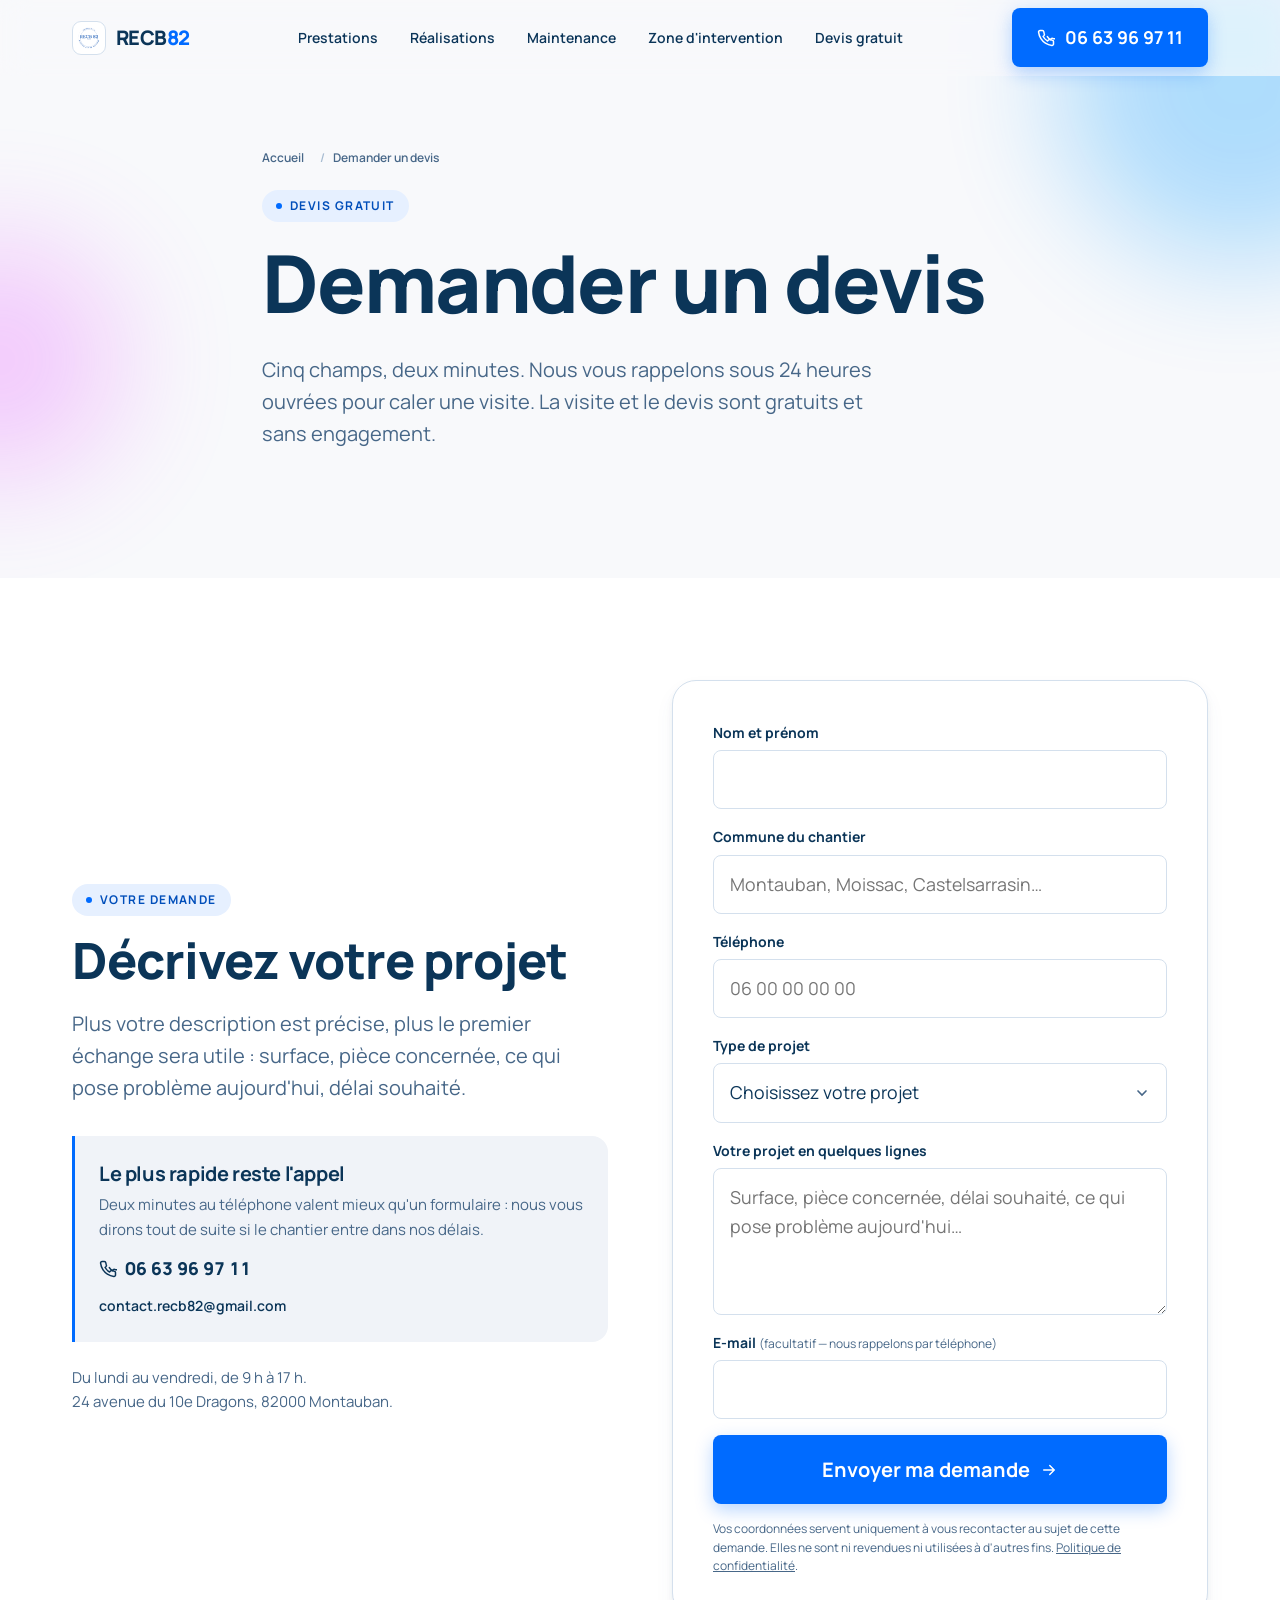
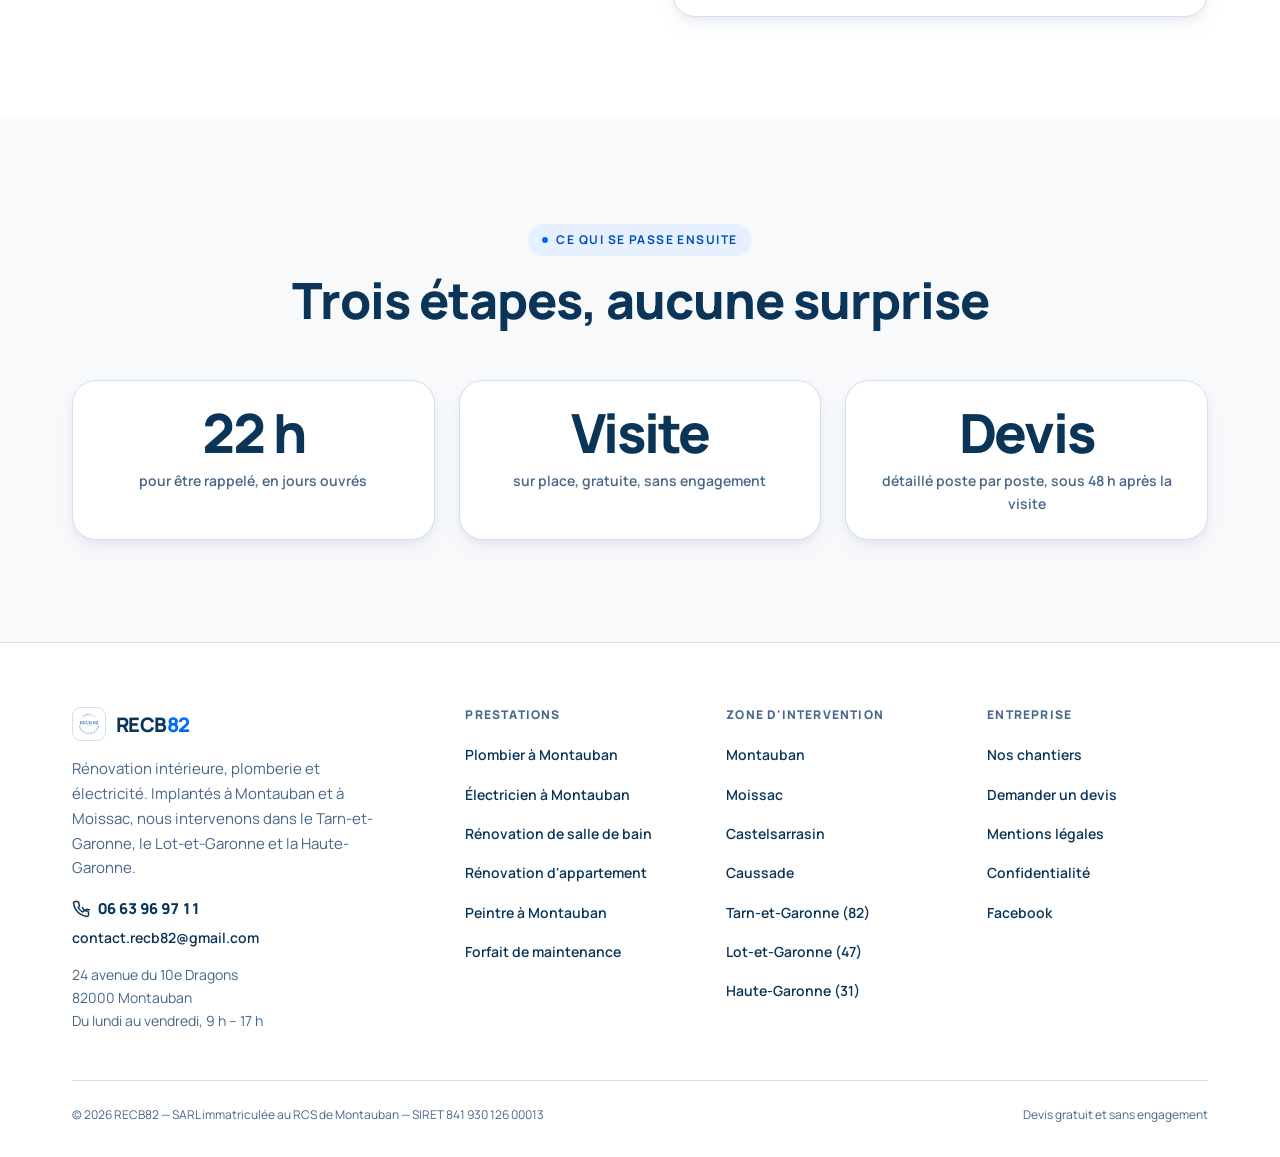
==== commit 02cc2c09: "Photos réelles, hero photographique, deux pages service, correctifs mobile Logo et photos de chantie" ====
--- a/devis.html
+++ b/devis.html
@@ -52,15 +52,13 @@
 .hero .lead{margin-bottom:var(--s-4);max-width:54ch}
 .hero__badges{display:flex;flex-wrap:wrap;gap:8px;margin-bottom:var(--s-3)}
 .eyebrow{display:inline-flex;align-items:center;gap:8px;font-size:var(--t-caption);font-weight:700;letter-spacing:.12em;text-transform:uppercase;color:var(--cobalt);background:#e6f0ff;padding:6px 14px;border-radius:var(--r-pill)}
-.blob{position:absolute;border-radius:50%;filter:blur(60px);opacity:.14;pointer-events:none;z-index:-1}.hero__paths{position:absolute;inset:0;z-index:-1;width:100%;height:100%;pointer-events:none;color:var(--ink)}.hero__paths path{fill:none;stroke:currentColor;stroke-linecap:round;vector-effect:non-scaling-stroke}.hero__paths:not(.hero__paths--lit){-webkit-mask-image:linear-gradient(90deg,rgba(0,0,0,.28),rgba(0,0,0,.5) 42%,#000 64%);mask-image:linear-gradient(90deg,rgba(0,0,0,.28),rgba(0,0,0,.5) 42%,#000 64%)}.js .hero__paths path{stroke-dasharray:1 1;stroke-dashoffset:1}.hero__paths--lit{color:var(--blue);-webkit-mask-image:radial-gradient(440px circle at 68% 55%,#000,transparent 72%);mask-image:radial-gradient(440px circle at 68% 55%,#000,transparent 72%)}.hero__spot{position:absolute;inset:0;z-index:-1;pointer-events:none}@media(hover:none),(max-width:859px){.hero__paths--lit,.hero__spot{display:none}.hero__paths path:nth-child(2n){display:none}.hero__paths:not(.hero__paths--lit){-webkit-mask-image:linear-gradient(180deg,rgba(0,0,0,.55),rgba(0,0,0,.22) 45%,rgba(0,0,0,.4) 100%);mask-image:linear-gradient(180deg,rgba(0,0,0,.55),rgba(0,0,0,.22) 45%,rgba(0,0,0,.4) 100%)}}
-.blob--magenta{background:var(--magenta)}.blob--cyan{background:var(--cyan)}
-.js [data-reveal]{opacity:0;transform:translate3d(0,28px,0);filter:blur(6px);transition:opacity .8s var(--ease-out),transform .8s var(--ease-out),filter .8s var(--ease-out);transition-delay:var(--d,0ms)}
+.blob{position:absolute;border-radius:50%;filter:blur(60px);opacity:.14;pointer-events:none;z-index:-1}.logo__mark{background:#fff;border:1px solid var(--hairline);padding:3px;overflow:hidden}.logo__mark img{width:100%;height:100%;object-fit:contain}.hero--photo{position:relative;display:grid;grid-template-rows:auto 1fr;padding-top:var(--header-h);padding-bottom:clamp(28px,5vw,64px);background:#061f37;overflow:hidden;isolation:isolate;color:#fff}.hero__ba{position:relative;aspect-ratio:4/3;--pos:0%}.hero__ba img{position:absolute;inset:0;width:100%;height:100%;object-fit:cover;object-position:50% 62%}.hero__after{position:absolute;inset:0;clip-path:inset(0 0 0 var(--pos))}.hero__scrim{display:none;position:absolute;inset:0;z-index:-1;pointer-events:none}.hero__content{position:relative;z-index:1;width:100%}.hero--photo h1{color:#fff;font-size:clamp(30px,1.4rem + 2.9vw,52px);margin-bottom:var(--s-3)}.hero__content{padding-block:clamp(26px,6vw,44px)}.hero--photo .lead{color:#d8e6f5;max-width:52ch;margin-bottom:var(--s-3)}.hero--photo .eyebrow{background:rgba(255,255,255,.14);color:#fff}.header--over:not(.is-stuck){background:linear-gradient(180deg,rgba(6,31,55,.55),transparent);backdrop-filter:none;-webkit-backdrop-filter:none}.header--over:not(.is-stuck) .nav__link,.header--over:not(.is-stuck) .logo{color:#fff}.header--over:not(.is-stuck) .burger{background:rgba(255,255,255,.14);border-color:rgba(255,255,255,.3)}.header--over:not(.is-stuck) .burger__box span{background:#fff}.js [data-reveal]{opacity:0;transform:translate3d(0,28px,0);filter:blur(6px);transition:opacity .8s var(--ease-out),transform .8s var(--ease-out),filter .8s var(--ease-out);transition-delay:var(--d,0ms)}
 .js [data-reveal="left"]{transform:translate3d(-36px,0,0)}
 .js [data-reveal="right"]{transform:translate3d(36px,0,0)}
 .js [data-reveal="scale"]{transform:scale(.94)}
 .js [data-reveal].is-in{opacity:1;transform:none;filter:none}
 .js .callbar{transform:translateY(110%)}
-@media(min-width:860px){.blob{opacity:.3}.hero__grid{grid-template-columns:1.05fr .95fr}}
+@media(min-width:860px){.blob{opacity:.3}.hero__grid{grid-template-columns:1.05fr .95fr}.hero--photo{display:flex;align-items:center;min-height:min(90svh,800px);padding-top:calc(var(--header-h) + 24px)}.hero__ba{position:absolute;inset:0;z-index:-2;aspect-ratio:auto}.hero__content>div{max-width:620px}.hero__scrim{display:block;background:linear-gradient(95deg,rgba(6,31,55,.96) 0%,rgba(6,31,55,.9) 32%,rgba(6,31,55,.52) 52%,rgba(6,31,55,.1) 72%,rgba(6,31,55,.32) 100%),linear-gradient(180deg,rgba(6,31,55,.5) 0%,transparent 32%,rgba(6,31,55,.45) 100%)}}
 @media(min-width:1000px){:root{--header-h:76px}body{padding-bottom:0}.nav{display:block}.header__cta{display:flex}.burger{display:none}}
 @media(prefers-reduced-motion:reduce){.js [data-reveal]{opacity:1!important;transform:none!important;filter:none!important}.js .callbar{transform:none}}</style>
   <link rel="preload" href="/assets/css/styles.css" as="style" onload="this.rel='stylesheet';this.onload=null">
@@ -121,7 +119,7 @@
 <header class="header">
   <div class="wrap header__inner">
     <a class="logo" href="/" aria-label="RECB82, accueil">
-      <span class="logo__mark" aria-hidden="true">R</span>
+      <span class="logo__mark"><img src="/assets/img/logo-recb82-192.png" alt="" width="192" height="192" decoding="async"></span>
       <span>RECB<span class="logo__82">82</span></span>
     </a>
     <nav class="nav" aria-label="Navigation principale">
@@ -249,7 +247,7 @@
     <div class="footer__grid">
       <div>
         <a class="logo" href="/" style="margin-bottom:16px">
-          <span class="logo__mark" aria-hidden="true">R</span>
+          <span class="logo__mark"><img src="/assets/img/logo-recb82-192.png" alt="" width="192" height="192" loading="lazy" decoding="async"></span>
           <span>RECB<span class="logo__82">82</span></span>
         </a>
         <p style="max-width:34ch;font-size:15px">Rénovation intérieure, plomberie et électricité. Implantés à Montauban et à Moissac, nous intervenons dans le Tarn-et-Garonne, le Lot-et-Garonne et la Haute-Garonne.</p>
@@ -265,8 +263,8 @@
           <li><a href="/plombier-montauban">Plombier à Montauban</a></li>
           <li><a href="/electricien-montauban">Électricien à Montauban</a></li>
           <li><a href="/renovation-salle-de-bain-montauban">Rénovation de salle de bain</a></li>
-          <li><a href="/#services">Aménagements intérieurs</a></li>
-          <li><a href="/#services">Peintures et finitions</a></li>
+          <li><a href="/renovation-appartement-montauban">Rénovation d'appartement</a></li>
+          <li><a href="/peintre-montauban">Peintre à Montauban</a></li>
           <li><a href="/#forfait">Forfait de maintenance</a></li>
         </ul>
       </div>
--- a/assets/css/styles.css
+++ b/assets/css/styles.css
@@ -191,14 +191,23 @@
   isolation: isolate;
 }
 .btn svg { flex: none; }
-/* balayage lumineux au survol */
+/* Balayage lumineux permanent. Au survol il n'existait pas sur mobile, où il
+   n'y a pas de survol : il tourne maintenant en boucle, accéléré au survol. */
 .btn::before {
   content: ''; position: absolute; inset: 0; z-index: -1;
-  background: linear-gradient(110deg, transparent 20%, rgba(255,255,255,.28) 50%, transparent 80%);
-  transform: translateX(-120%);
-  transition: transform .7s var(--ease-out);
-}
-.btn:hover::before { transform: translateX(120%); }
+  background: linear-gradient(110deg, transparent 22%, var(--sheen, rgba(255,255,255,.34)) 50%, transparent 78%);
+  transform: translateX(-130%);
+  animation: balayage 4.6s var(--ease-out) infinite;
+  animation-delay: var(--bd, 0s);
+}
+@keyframes balayage {
+  0%, 64%   { transform: translateX(-130%); }
+  94%, 100% { transform: translateX(130%); }
+}
+.btn:hover::before { animation-duration: 1.5s; }
+/* Retour tactile franc : le doigt n'a que la pression pour sentir le bouton. */
+.btn:active { transform: translate3d(var(--tx, 0), var(--ty, 0), 0) scale(.965); transition-duration: .08s; }
+.btn--ghost { --sheen: rgba(0,107,255,.16); }
 
 .btn--primary { background: var(--blue); color: var(--paper); box-shadow: 0 6px 18px rgba(0,107,255,.28); }
 .btn--primary:hover { background: var(--blue-dark); box-shadow: 0 14px 32px rgba(0,107,255,.36); }
@@ -872,9 +881,10 @@
   .lit .w { opacity: 1 !important; }
   .mock { --srx: 0deg !important; --ssc: 1 !important; }
   .paths path { stroke-dashoffset: 0 !important; }
-  /* Tracés du hero dessinés d'emblée, colonnes d'avis figées, faisceaux
-     immobiles, schémas complets : rien ne bouge, tout reste lisible. */
-  .hero__paths path { animation: none !important; stroke-dashoffset: 0 !important; opacity: .7; }
+  /* Colonnes d'avis figées, faisceaux et balayages immobiles, schémas complets,
+     comparateur posé à mi-course : rien ne bouge, tout reste lisible. */
+  .hero__ba { animation: none !important; --pos: 50% !important; }
+  .btn::before { animation: none !important; }
   .avis__track { animation: none !important; }
   .btn::after, .avis__card::after, .work::after { animation: none !important; }
   .btn--live { animation: none !important; }
@@ -982,84 +992,6 @@
    Cursor Spotlight), boutons (Border Beam), avis (Testimonials Columns),
    réalisations (Focus Cards). Toujours en CSS et JS natifs, sans build.
    ========================================================================== */
-
-/* --- Hero : « Background Paths » ------------------------------------------
-   72 tracés générés par la formule de Kokonut UI. Chacun se dessine à
-   l'arrivée, puis une lumière dérive le long de la ligne en continu. Les
-   variables --t (durée) et --dl (départ) sont posées par tracé dans le HTML. */
-.hero__paths {
-  position: absolute; inset: 0; z-index: -1;
-  width: 100%; height: 100%;
-  pointer-events: none;
-  color: var(--ink);
-}
-.hero__paths path {
-  fill: none;
-  stroke: currentColor;
-  stroke-linecap: round;
-  vector-effect: non-scaling-stroke;   /* épaisseur en pixels, quelle que soit l'échelle */
-  stroke-dasharray: 1 1;
-  stroke-dashoffset: 1;
-}
-/* La couche de base s'éclaircit derrière le texte, à gauche, et garde toute sa
-   présence derrière la maquette, à droite : les lignes décorent, le texte se lit. */
-.hero__paths:not(.hero__paths--lit) {
-  -webkit-mask-image: linear-gradient(90deg, rgba(0,0,0,.28), rgba(0,0,0,.5) 42%, #000 64%);
-  mask-image: linear-gradient(90deg, rgba(0,0,0,.28), rgba(0,0,0,.5) 42%, #000 64%);
-}
-/* Coût de peinture maîtrisé : animer stroke-dashoffset repeint tout le hero à
-   chaque image. La couche de base se dessine donc UNE fois, puis ne bouge plus
-   que par une transformation — composée par le GPU, sans repeindre. Seule la
-   couche allumée sous le curseur, réduite à 12 tracés, garde la lumière qui
-   voyage en continu. */
-.js .hero__paths path {
-  animation: dessine 2.6s var(--ease-out) var(--dl, 0s) both;
-}
-.js .hero__paths:not(.hero__paths--lit) {
-  transform-origin: 50% 50%;
-  will-change: transform;
-  animation: derive-douce 36s ease-in-out infinite alternate;
-}
-.js .hero__paths--lit path {
-  animation:
-    dessine 2.6s var(--ease-out) var(--dl, 0s) both,
-    derive var(--t, 14s) linear calc(var(--dl, 0s) + 2.6s) infinite;
-}
-@keyframes dessine { from { stroke-dashoffset: 1; } to { stroke-dashoffset: 0; } }
-@keyframes derive  { from { stroke-dashoffset: 0; } to { stroke-dashoffset: -2; } }
-@keyframes derive-douce {
-  from { transform: translate3d(-10px, 6px, 0) scale(1); }
-  to   { transform: translate3d(12px, -8px, 0) scale(1.05); }
-}
-
-/* Hors écran, on arrête de peindre : 72 tracés animés ont un coût. */
-.hero.is-off .hero__paths, .hero.is-off .hero__paths path { animation-play-state: paused; }
-
-/* Couche allumée : un tracé sur trois, en bleu, révélé par un masque
-   circulaire qui suit le curseur (« Cursor Spotlight »). */
-.hero__paths--lit {
-  color: var(--blue);
-  -webkit-mask-image: radial-gradient(440px circle at var(--mx, 68%) var(--my, 55%), #000 0%, rgba(0,0,0,.6) 35%, transparent 72%);
-  mask-image: radial-gradient(440px circle at var(--mx, 68%) var(--my, 55%), #000 0%, rgba(0,0,0,.6) 35%, transparent 72%);
-}
-/* Lueur douce qui accompagne le projecteur — le halo que le curseur promène. */
-.hero__spot {
-  position: absolute; inset: 0; z-index: -1; pointer-events: none;
-  background: radial-gradient(420px circle at var(--mx, 68%) var(--my, 55%), rgba(0,107,255,.13), transparent 62%);
-}
-@media (hover: none), (max-width: 859px) {
-  .hero__paths--lit, .hero__spot { display: none; }
-  /* Un tracé sur deux suffit sur un petit écran, et coûte moitié moins ;
-     un peu plus épais pour rester visible à l'échelle d'un téléphone. */
-  .hero__paths path:nth-child(2n) { display: none; }
-  .hero__paths path { stroke-width: 1px; }
-  /* Sur un écran étroit le texte occupe toute la largeur : le fondu devient
-     vertical, plus léger au milieu, là où le paragraphe se lit. */
-  .hero__paths:not(.hero__paths--lit) {
-    -webkit-mask-image: linear-gradient(180deg, rgba(0,0,0,.55), rgba(0,0,0,.22) 45%, rgba(0,0,0,.4) 100%);
-    mask-image: linear-gradient(180deg, rgba(0,0,0,.55), rgba(0,0,0,.22) 45%, rgba(0,0,0,.4) 100%);
-  }
-}
 
 /* --- Boutons : « Border Beam » --------------------------------------------
    Un faisceau parcourt la bordure. Il tourne en continu sur le bouton d'appel
@@ -1085,6 +1017,10 @@
   pointer-events: none;
 }
 .btn:hover::after, .btn:focus-visible::after, .btn--live::after { opacity: 1; }
+/* Sans survol possible, le faisceau reste allumé : c'est là qu'il sert le plus. */
+@media (hover: none) {
+  .btn::after { opacity: 1; }
+}
 @keyframes faisceau { to { --ang: 360deg; } }
 .btn--primary { --beam: #ffffff; }
 .btn--dark    { --beam: var(--cyan); }
@@ -1194,3 +1130,196 @@
   animation: faisceau 2.4s linear infinite; pointer-events: none;
 }
 .work:hover::after { opacity: 1; }
+
+
+/* ==========================================================================
+   17. HERO PHOTOGRAPHIQUE
+   Le chantier lui-même en pleine page : l'avant se change en après au
+   chargement, puis le visiteur fait glisser. Photos réelles de RECB82.
+   ========================================================================== */
+/* Mobile : la photo occupe une bande en haut, le texte s'installe dessous sur
+   un aplat sombre. Un paragraphe posé sur une salle de bain claire ne se lit
+   pas, quelle que soit la force du voile. */
+.hero--photo {
+  position: relative;
+  display: grid; grid-template-rows: auto 1fr;
+  padding-top: var(--header-h);
+  padding-bottom: clamp(28px, 5vw, 64px);
+  background: #061f37;
+  overflow: hidden;
+  isolation: isolate;
+  color: var(--paper);
+}
+.hero__ba {
+  position: relative;
+  aspect-ratio: 4 / 3;
+  cursor: ew-resize;
+  touch-action: pan-y;
+  --pos: 0%;
+}
+.hero__ba img {
+  position: absolute; inset: 0;
+  width: 100%; height: 100%;
+  object-fit: cover; object-position: 50% 62%;
+}
+.hero__after { position: absolute; inset: 0; clip-path: inset(0 0 0 var(--pos)); }
+.js .hero__ba { animation: revele-ba 2.2s var(--ease-out) .35s both; }
+@keyframes revele-ba { from { --pos: 0%; } to { --pos: 52%; } }
+@property --pos { syntax: '<percentage>'; inherits: true; initial-value: 0%; }
+
+.hero__handle {
+  position: absolute; top: 0; bottom: 0; left: var(--pos);
+  width: 2px; background: rgba(255,255,255,.9);
+  box-shadow: 0 0 22px rgba(0,0,0,.35);
+  z-index: 2; pointer-events: none;
+}
+.hero__knob {
+  position: absolute; top: 50%; left: 50%; transform: translate(-50%, -50%);
+  width: 52px; height: 52px; border-radius: 50%;
+  background: rgba(255,255,255,.96); color: var(--ink);
+  display: grid; place-items: center;
+  box-shadow: 0 10px 30px rgba(0,0,0,.3);
+}
+.hero__tag {
+  position: absolute; z-index: 3; bottom: 14px;
+  padding: 6px 14px; border-radius: var(--r-pill);
+  font-size: var(--t-caption); font-weight: var(--fw-extra);
+  letter-spacing: .1em; text-transform: uppercase;
+  background: rgba(6,31,55,.72); color: #fff;
+  backdrop-filter: blur(6px); -webkit-backdrop-filter: blur(6px);
+}
+.hero__tag--avant { left: var(--gutter); }
+.hero__tag--apres { right: var(--gutter); background: rgba(0,107,255,.88); }
+
+/* Voile sombre : le texte se lit sur une photo claire de salle de bain. */
+.hero__scrim {
+  /* Sans objet tant que la photo est en bande : il ne sert qu'en plein cadre. */
+  display: none;
+  position: absolute; inset: 0; z-index: -1; pointer-events: none;
+  background:
+    linear-gradient(180deg, rgba(6,31,55,.62) 0%, rgba(6,31,55,.25) 28%, rgba(6,31,55,.78) 62%, rgba(6,31,55,.96) 100%);
+}
+/* Plus contenu que le titre de l'ancien hero : à 80 px il débordait sur quatre
+   lignes et forçait la photo à se recadrer trop près. */
+.hero--photo h1 {
+  color: var(--paper);
+  font-size: clamp(30px, 1.4rem + 2.9vw, 52px);
+  margin-bottom: var(--s-3);
+}
+.hero__content { padding-block: clamp(26px, 6vw, 44px); }
+.hero--photo .lead { color: #d8e6f5; max-width: 52ch; margin-bottom: var(--s-3); }
+.hero--photo .eyebrow { background: rgba(255,255,255,.14); color: #fff; backdrop-filter: blur(6px); }
+.hero--photo .eyebrow::before { background: #6cb4ff; }
+.hero__content { position: relative; z-index: 1; width: 100%; }
+.hero--photo .hero__proof { border-top-color: rgba(255,255,255,.22); }
+.hero--photo .hero__proof-item b { color: var(--paper); }
+.hero--photo .hero__proof-item span { color: #a9c4dd; }
+.hero--photo .btn--ghost { background: rgba(255,255,255,.96); border-color: transparent; }
+.hero__legende {
+  margin-top: var(--s-3); font-size: var(--t-caption); color: #9fbbd6;
+  display: flex; align-items: center; gap: 8px;
+}
+/* Sur grand écran la photo repasse en plein cadre derrière le texte : le voile
+   latéral suffit alors, la colonne de texte n'occupant que la moitié gauche. */
+@media (min-width: 860px) {
+  .hero--photo {
+    display: flex; align-items: center;
+    min-height: min(90svh, 800px);
+    padding-top: calc(var(--header-h) + 24px);
+  }
+  .hero__ba { position: absolute; inset: 0; z-index: -2; aspect-ratio: auto; }
+  .hero__scrim {
+    display: block;
+    background:
+      linear-gradient(95deg, rgba(6,31,55,.96) 0%, rgba(6,31,55,.9) 32%, rgba(6,31,55,.52) 52%, rgba(6,31,55,.1) 72%, rgba(6,31,55,.32) 100%),
+      linear-gradient(180deg, rgba(6,31,55,.5) 0%, transparent 32%, rgba(6,31,55,.45) 100%);
+  }
+  .hero__content > div { max-width: 620px; }
+  /* Le repère « Avant » tomberait derrière le voile : seul « Après » reste,
+     du côté où la photo se voit vraiment. */
+  .hero__tag { top: calc(var(--header-h) + 20px); bottom: auto; }
+  .hero__tag--avant { display: none; }
+}
+
+@media (hover: none) {
+  .hero__knob { width: 44px; height: 44px; }
+}
+
+/* En-tête posé sur la photo : transparent en haut, plein une fois décollé. */
+.header--over:not(.is-stuck) {
+  background: linear-gradient(180deg, rgba(6,31,55,.55), transparent);
+  backdrop-filter: none; -webkit-backdrop-filter: none;
+}
+.header--over:not(.is-stuck) .nav__link,
+.header--over:not(.is-stuck) .logo { color: var(--paper); }
+.header--over:not(.is-stuck) .nav__link::after { background: rgba(255,255,255,.16); }
+.header--over:not(.is-stuck) .burger { background: rgba(255,255,255,.14); border-color: rgba(255,255,255,.3); }
+.header--over:not(.is-stuck) .burger__box span { background: var(--paper); }
+
+/* Logo : la marque réelle de l'entreprise, sur pastille blanche pour tenir
+   aussi bien sur l'en-tête clair que sur la photo sombre. */
+.logo__mark {
+  background: var(--paper);
+  border: 1px solid var(--hairline);
+  padding: 3px;
+  overflow: hidden;
+}
+.logo__mark img { width: 100%; height: 100%; object-fit: contain; }
+.logo:hover .logo__mark { background: var(--paper); transform: rotate(-6deg) scale(1.06); }
+
+/* --------------------------------------------------------------------------
+   18. PHOTOS DE CHANTIER DANS LES SECTIONS
+   -------------------------------------------------------------------------- */
+/* Cartes de prestation : la photo remplace l'aplat, l'icône reste en pastille. */
+.service--photo { padding: 0; overflow: hidden; }
+.service__photo { position: relative; aspect-ratio: 4 / 3; overflow: hidden; background: var(--pebble); }
+.service__photo img { width: 100%; height: 100%; object-fit: cover; transition: transform .8s var(--ease-out); }
+.card:hover .service__photo img { transform: scale(1.06); }
+.service__photo .service__icon {
+  position: absolute; left: 14px; bottom: 14px;
+  background: rgba(255,255,255,.94); backdrop-filter: blur(6px);
+}
+.service--photo > .service__body { padding: var(--s-3); display: flex; flex-direction: column; gap: var(--s-2); flex: 1; }
+
+/* Réalisations : vraies photos avant/après, cadrées à l'identique. */
+.work__media { aspect-ratio: 4 / 3; }
+.work__media img { width: 100%; height: 100%; object-fit: cover; transition: transform .8s var(--ease-out); }
+.work:hover .work__media img { transform: scale(1.06); }
+
+/* Zone d'intervention : la carte réelle, et des pastilles compactes — la liste
+   pleine taille occupait un écran entier de téléphone pour rien. */
+.carte {
+  position: relative; border-radius: var(--r-card); overflow: hidden;
+  border: 1px solid var(--hairline); box-shadow: var(--sh-1);
+}
+.carte img { width: 100%; height: 100%; object-fit: cover; aspect-ratio: 5 / 2; }
+.carte__pin {
+  position: absolute; left: 50%; top: 50%; transform: translate(-50%, -100%);
+  color: var(--blue); filter: drop-shadow(0 4px 8px rgba(11,53,88,.35));
+}
+.carte__pin svg { width: 34px; height: 34px; }
+.carte__adresse {
+  position: absolute; left: 10px; right: 10px; bottom: 10px;
+  background: rgba(255,255,255,.95); backdrop-filter: blur(8px);
+  border-radius: 9px; padding: 8px 12px;
+  font-size: 13px; font-weight: var(--fw-bold); line-height: 1.35;
+}
+.carte__adresse span { display: block; font-weight: var(--fw-regular); color: var(--slate); font-size: 11.5px; }
+/* Le repere se cale au-dessus du bandeau d'adresse, sinon il disparait dessous. */
+.carte__pin { top: 38%; }
+/* Seize communes en pastilles pleine taille occupaient un ecran entier de
+   telephone. Densifiees, et sans repere repete seize fois. */
+.towns--compact { gap: 6px; }
+.towns--compact .town { padding: 5px 11px; font-size: 12.5px; font-weight: var(--fw-semibold); }
+.towns--compact .town svg { display: none; }
+@media (min-width: 560px) {
+  .towns--compact .town svg { display: block; width: 12px; height: 12px; }
+}
+
+/* Le bouton de la colonne méthode restait orphelin sous l'en-tête sur mobile :
+   il n'apparaît que là où la colonne est réellement collante. */
+.steps-cta { display: none; }
+@media (min-width: 1000px) { .steps-cta { display: flex; } }
+
+/* Aucune ancre ne doit atterrir sous l'en-tête fixe. */
+[id] { scroll-margin-top: calc(var(--header-h) + 16px); }
--- a/assets/css/styles.css
+++ b/assets/css/styles.css
@@ -191,14 +191,23 @@
   isolation: isolate;
 }
 .btn svg { flex: none; }
-/* balayage lumineux au survol */
+/* Balayage lumineux permanent. Au survol il n'existait pas sur mobile, où il
+   n'y a pas de survol : il tourne maintenant en boucle, accéléré au survol. */
 .btn::before {
   content: ''; position: absolute; inset: 0; z-index: -1;
-  background: linear-gradient(110deg, transparent 20%, rgba(255,255,255,.28) 50%, transparent 80%);
-  transform: translateX(-120%);
-  transition: transform .7s var(--ease-out);
-}
-.btn:hover::before { transform: translateX(120%); }
+  background: linear-gradient(110deg, transparent 22%, var(--sheen, rgba(255,255,255,.34)) 50%, transparent 78%);
+  transform: translateX(-130%);
+  animation: balayage 4.6s var(--ease-out) infinite;
+  animation-delay: var(--bd, 0s);
+}
+@keyframes balayage {
+  0%, 64%   { transform: translateX(-130%); }
+  94%, 100% { transform: translateX(130%); }
+}
+.btn:hover::before { animation-duration: 1.5s; }
+/* Retour tactile franc : le doigt n'a que la pression pour sentir le bouton. */
+.btn:active { transform: translate3d(var(--tx, 0), var(--ty, 0), 0) scale(.965); transition-duration: .08s; }
+.btn--ghost { --sheen: rgba(0,107,255,.16); }
 
 .btn--primary { background: var(--blue); color: var(--paper); box-shadow: 0 6px 18px rgba(0,107,255,.28); }
 .btn--primary:hover { background: var(--blue-dark); box-shadow: 0 14px 32px rgba(0,107,255,.36); }
@@ -872,9 +881,10 @@
   .lit .w { opacity: 1 !important; }
   .mock { --srx: 0deg !important; --ssc: 1 !important; }
   .paths path { stroke-dashoffset: 0 !important; }
-  /* Tracés du hero dessinés d'emblée, colonnes d'avis figées, faisceaux
-     immobiles, schémas complets : rien ne bouge, tout reste lisible. */
-  .hero__paths path { animation: none !important; stroke-dashoffset: 0 !important; opacity: .7; }
+  /* Colonnes d'avis figées, faisceaux et balayages immobiles, schémas complets,
+     comparateur posé à mi-course : rien ne bouge, tout reste lisible. */
+  .hero__ba { animation: none !important; --pos: 50% !important; }
+  .btn::before { animation: none !important; }
   .avis__track { animation: none !important; }
   .btn::after, .avis__card::after, .work::after { animation: none !important; }
   .btn--live { animation: none !important; }
@@ -982,84 +992,6 @@
    Cursor Spotlight), boutons (Border Beam), avis (Testimonials Columns),
    réalisations (Focus Cards). Toujours en CSS et JS natifs, sans build.
    ========================================================================== */
-
-/* --- Hero : « Background Paths » ------------------------------------------
-   72 tracés générés par la formule de Kokonut UI. Chacun se dessine à
-   l'arrivée, puis une lumière dérive le long de la ligne en continu. Les
-   variables --t (durée) et --dl (départ) sont posées par tracé dans le HTML. */
-.hero__paths {
-  position: absolute; inset: 0; z-index: -1;
-  width: 100%; height: 100%;
-  pointer-events: none;
-  color: var(--ink);
-}
-.hero__paths path {
-  fill: none;
-  stroke: currentColor;
-  stroke-linecap: round;
-  vector-effect: non-scaling-stroke;   /* épaisseur en pixels, quelle que soit l'échelle */
-  stroke-dasharray: 1 1;
-  stroke-dashoffset: 1;
-}
-/* La couche de base s'éclaircit derrière le texte, à gauche, et garde toute sa
-   présence derrière la maquette, à droite : les lignes décorent, le texte se lit. */
-.hero__paths:not(.hero__paths--lit) {
-  -webkit-mask-image: linear-gradient(90deg, rgba(0,0,0,.28), rgba(0,0,0,.5) 42%, #000 64%);
-  mask-image: linear-gradient(90deg, rgba(0,0,0,.28), rgba(0,0,0,.5) 42%, #000 64%);
-}
-/* Coût de peinture maîtrisé : animer stroke-dashoffset repeint tout le hero à
-   chaque image. La couche de base se dessine donc UNE fois, puis ne bouge plus
-   que par une transformation — composée par le GPU, sans repeindre. Seule la
-   couche allumée sous le curseur, réduite à 12 tracés, garde la lumière qui
-   voyage en continu. */
-.js .hero__paths path {
-  animation: dessine 2.6s var(--ease-out) var(--dl, 0s) both;
-}
-.js .hero__paths:not(.hero__paths--lit) {
-  transform-origin: 50% 50%;
-  will-change: transform;
-  animation: derive-douce 36s ease-in-out infinite alternate;
-}
-.js .hero__paths--lit path {
-  animation:
-    dessine 2.6s var(--ease-out) var(--dl, 0s) both,
-    derive var(--t, 14s) linear calc(var(--dl, 0s) + 2.6s) infinite;
-}
-@keyframes dessine { from { stroke-dashoffset: 1; } to { stroke-dashoffset: 0; } }
-@keyframes derive  { from { stroke-dashoffset: 0; } to { stroke-dashoffset: -2; } }
-@keyframes derive-douce {
-  from { transform: translate3d(-10px, 6px, 0) scale(1); }
-  to   { transform: translate3d(12px, -8px, 0) scale(1.05); }
-}
-
-/* Hors écran, on arrête de peindre : 72 tracés animés ont un coût. */
-.hero.is-off .hero__paths, .hero.is-off .hero__paths path { animation-play-state: paused; }
-
-/* Couche allumée : un tracé sur trois, en bleu, révélé par un masque
-   circulaire qui suit le curseur (« Cursor Spotlight »). */
-.hero__paths--lit {
-  color: var(--blue);
-  -webkit-mask-image: radial-gradient(440px circle at var(--mx, 68%) var(--my, 55%), #000 0%, rgba(0,0,0,.6) 35%, transparent 72%);
-  mask-image: radial-gradient(440px circle at var(--mx, 68%) var(--my, 55%), #000 0%, rgba(0,0,0,.6) 35%, transparent 72%);
-}
-/* Lueur douce qui accompagne le projecteur — le halo que le curseur promène. */
-.hero__spot {
-  position: absolute; inset: 0; z-index: -1; pointer-events: none;
-  background: radial-gradient(420px circle at var(--mx, 68%) var(--my, 55%), rgba(0,107,255,.13), transparent 62%);
-}
-@media (hover: none), (max-width: 859px) {
-  .hero__paths--lit, .hero__spot { display: none; }
-  /* Un tracé sur deux suffit sur un petit écran, et coûte moitié moins ;
-     un peu plus épais pour rester visible à l'échelle d'un téléphone. */
-  .hero__paths path:nth-child(2n) { display: none; }
-  .hero__paths path { stroke-width: 1px; }
-  /* Sur un écran étroit le texte occupe toute la largeur : le fondu devient
-     vertical, plus léger au milieu, là où le paragraphe se lit. */
-  .hero__paths:not(.hero__paths--lit) {
-    -webkit-mask-image: linear-gradient(180deg, rgba(0,0,0,.55), rgba(0,0,0,.22) 45%, rgba(0,0,0,.4) 100%);
-    mask-image: linear-gradient(180deg, rgba(0,0,0,.55), rgba(0,0,0,.22) 45%, rgba(0,0,0,.4) 100%);
-  }
-}
 
 /* --- Boutons : « Border Beam » --------------------------------------------
    Un faisceau parcourt la bordure. Il tourne en continu sur le bouton d'appel
@@ -1085,6 +1017,10 @@
   pointer-events: none;
 }
 .btn:hover::after, .btn:focus-visible::after, .btn--live::after { opacity: 1; }
+/* Sans survol possible, le faisceau reste allumé : c'est là qu'il sert le plus. */
+@media (hover: none) {
+  .btn::after { opacity: 1; }
+}
 @keyframes faisceau { to { --ang: 360deg; } }
 .btn--primary { --beam: #ffffff; }
 .btn--dark    { --beam: var(--cyan); }
@@ -1194,3 +1130,196 @@
   animation: faisceau 2.4s linear infinite; pointer-events: none;
 }
 .work:hover::after { opacity: 1; }
+
+
+/* ==========================================================================
+   17. HERO PHOTOGRAPHIQUE
+   Le chantier lui-même en pleine page : l'avant se change en après au
+   chargement, puis le visiteur fait glisser. Photos réelles de RECB82.
+   ========================================================================== */
+/* Mobile : la photo occupe une bande en haut, le texte s'installe dessous sur
+   un aplat sombre. Un paragraphe posé sur une salle de bain claire ne se lit
+   pas, quelle que soit la force du voile. */
+.hero--photo {
+  position: relative;
+  display: grid; grid-template-rows: auto 1fr;
+  padding-top: var(--header-h);
+  padding-bottom: clamp(28px, 5vw, 64px);
+  background: #061f37;
+  overflow: hidden;
+  isolation: isolate;
+  color: var(--paper);
+}
+.hero__ba {
+  position: relative;
+  aspect-ratio: 4 / 3;
+  cursor: ew-resize;
+  touch-action: pan-y;
+  --pos: 0%;
+}
+.hero__ba img {
+  position: absolute; inset: 0;
+  width: 100%; height: 100%;
+  object-fit: cover; object-position: 50% 62%;
+}
+.hero__after { position: absolute; inset: 0; clip-path: inset(0 0 0 var(--pos)); }
+.js .hero__ba { animation: revele-ba 2.2s var(--ease-out) .35s both; }
+@keyframes revele-ba { from { --pos: 0%; } to { --pos: 52%; } }
+@property --pos { syntax: '<percentage>'; inherits: true; initial-value: 0%; }
+
+.hero__handle {
+  position: absolute; top: 0; bottom: 0; left: var(--pos);
+  width: 2px; background: rgba(255,255,255,.9);
+  box-shadow: 0 0 22px rgba(0,0,0,.35);
+  z-index: 2; pointer-events: none;
+}
+.hero__knob {
+  position: absolute; top: 50%; left: 50%; transform: translate(-50%, -50%);
+  width: 52px; height: 52px; border-radius: 50%;
+  background: rgba(255,255,255,.96); color: var(--ink);
+  display: grid; place-items: center;
+  box-shadow: 0 10px 30px rgba(0,0,0,.3);
+}
+.hero__tag {
+  position: absolute; z-index: 3; bottom: 14px;
+  padding: 6px 14px; border-radius: var(--r-pill);
+  font-size: var(--t-caption); font-weight: var(--fw-extra);
+  letter-spacing: .1em; text-transform: uppercase;
+  background: rgba(6,31,55,.72); color: #fff;
+  backdrop-filter: blur(6px); -webkit-backdrop-filter: blur(6px);
+}
+.hero__tag--avant { left: var(--gutter); }
+.hero__tag--apres { right: var(--gutter); background: rgba(0,107,255,.88); }
+
+/* Voile sombre : le texte se lit sur une photo claire de salle de bain. */
+.hero__scrim {
+  /* Sans objet tant que la photo est en bande : il ne sert qu'en plein cadre. */
+  display: none;
+  position: absolute; inset: 0; z-index: -1; pointer-events: none;
+  background:
+    linear-gradient(180deg, rgba(6,31,55,.62) 0%, rgba(6,31,55,.25) 28%, rgba(6,31,55,.78) 62%, rgba(6,31,55,.96) 100%);
+}
+/* Plus contenu que le titre de l'ancien hero : à 80 px il débordait sur quatre
+   lignes et forçait la photo à se recadrer trop près. */
+.hero--photo h1 {
+  color: var(--paper);
+  font-size: clamp(30px, 1.4rem + 2.9vw, 52px);
+  margin-bottom: var(--s-3);
+}
+.hero__content { padding-block: clamp(26px, 6vw, 44px); }
+.hero--photo .lead { color: #d8e6f5; max-width: 52ch; margin-bottom: var(--s-3); }
+.hero--photo .eyebrow { background: rgba(255,255,255,.14); color: #fff; backdrop-filter: blur(6px); }
+.hero--photo .eyebrow::before { background: #6cb4ff; }
+.hero__content { position: relative; z-index: 1; width: 100%; }
+.hero--photo .hero__proof { border-top-color: rgba(255,255,255,.22); }
+.hero--photo .hero__proof-item b { color: var(--paper); }
+.hero--photo .hero__proof-item span { color: #a9c4dd; }
+.hero--photo .btn--ghost { background: rgba(255,255,255,.96); border-color: transparent; }
+.hero__legende {
+  margin-top: var(--s-3); font-size: var(--t-caption); color: #9fbbd6;
+  display: flex; align-items: center; gap: 8px;
+}
+/* Sur grand écran la photo repasse en plein cadre derrière le texte : le voile
+   latéral suffit alors, la colonne de texte n'occupant que la moitié gauche. */
+@media (min-width: 860px) {
+  .hero--photo {
+    display: flex; align-items: center;
+    min-height: min(90svh, 800px);
+    padding-top: calc(var(--header-h) + 24px);
+  }
+  .hero__ba { position: absolute; inset: 0; z-index: -2; aspect-ratio: auto; }
+  .hero__scrim {
+    display: block;
+    background:
+      linear-gradient(95deg, rgba(6,31,55,.96) 0%, rgba(6,31,55,.9) 32%, rgba(6,31,55,.52) 52%, rgba(6,31,55,.1) 72%, rgba(6,31,55,.32) 100%),
+      linear-gradient(180deg, rgba(6,31,55,.5) 0%, transparent 32%, rgba(6,31,55,.45) 100%);
+  }
+  .hero__content > div { max-width: 620px; }
+  /* Le repère « Avant » tomberait derrière le voile : seul « Après » reste,
+     du côté où la photo se voit vraiment. */
+  .hero__tag { top: calc(var(--header-h) + 20px); bottom: auto; }
+  .hero__tag--avant { display: none; }
+}
+
+@media (hover: none) {
+  .hero__knob { width: 44px; height: 44px; }
+}
+
+/* En-tête posé sur la photo : transparent en haut, plein une fois décollé. */
+.header--over:not(.is-stuck) {
+  background: linear-gradient(180deg, rgba(6,31,55,.55), transparent);
+  backdrop-filter: none; -webkit-backdrop-filter: none;
+}
+.header--over:not(.is-stuck) .nav__link,
+.header--over:not(.is-stuck) .logo { color: var(--paper); }
+.header--over:not(.is-stuck) .nav__link::after { background: rgba(255,255,255,.16); }
+.header--over:not(.is-stuck) .burger { background: rgba(255,255,255,.14); border-color: rgba(255,255,255,.3); }
+.header--over:not(.is-stuck) .burger__box span { background: var(--paper); }
+
+/* Logo : la marque réelle de l'entreprise, sur pastille blanche pour tenir
+   aussi bien sur l'en-tête clair que sur la photo sombre. */
+.logo__mark {
+  background: var(--paper);
+  border: 1px solid var(--hairline);
+  padding: 3px;
+  overflow: hidden;
+}
+.logo__mark img { width: 100%; height: 100%; object-fit: contain; }
+.logo:hover .logo__mark { background: var(--paper); transform: rotate(-6deg) scale(1.06); }
+
+/* --------------------------------------------------------------------------
+   18. PHOTOS DE CHANTIER DANS LES SECTIONS
+   -------------------------------------------------------------------------- */
+/* Cartes de prestation : la photo remplace l'aplat, l'icône reste en pastille. */
+.service--photo { padding: 0; overflow: hidden; }
+.service__photo { position: relative; aspect-ratio: 4 / 3; overflow: hidden; background: var(--pebble); }
+.service__photo img { width: 100%; height: 100%; object-fit: cover; transition: transform .8s var(--ease-out); }
+.card:hover .service__photo img { transform: scale(1.06); }
+.service__photo .service__icon {
+  position: absolute; left: 14px; bottom: 14px;
+  background: rgba(255,255,255,.94); backdrop-filter: blur(6px);
+}
+.service--photo > .service__body { padding: var(--s-3); display: flex; flex-direction: column; gap: var(--s-2); flex: 1; }
+
+/* Réalisations : vraies photos avant/après, cadrées à l'identique. */
+.work__media { aspect-ratio: 4 / 3; }
+.work__media img { width: 100%; height: 100%; object-fit: cover; transition: transform .8s var(--ease-out); }
+.work:hover .work__media img { transform: scale(1.06); }
+
+/* Zone d'intervention : la carte réelle, et des pastilles compactes — la liste
+   pleine taille occupait un écran entier de téléphone pour rien. */
+.carte {
+  position: relative; border-radius: var(--r-card); overflow: hidden;
+  border: 1px solid var(--hairline); box-shadow: var(--sh-1);
+}
+.carte img { width: 100%; height: 100%; object-fit: cover; aspect-ratio: 5 / 2; }
+.carte__pin {
+  position: absolute; left: 50%; top: 50%; transform: translate(-50%, -100%);
+  color: var(--blue); filter: drop-shadow(0 4px 8px rgba(11,53,88,.35));
+}
+.carte__pin svg { width: 34px; height: 34px; }
+.carte__adresse {
+  position: absolute; left: 10px; right: 10px; bottom: 10px;
+  background: rgba(255,255,255,.95); backdrop-filter: blur(8px);
+  border-radius: 9px; padding: 8px 12px;
+  font-size: 13px; font-weight: var(--fw-bold); line-height: 1.35;
+}
+.carte__adresse span { display: block; font-weight: var(--fw-regular); color: var(--slate); font-size: 11.5px; }
+/* Le repere se cale au-dessus du bandeau d'adresse, sinon il disparait dessous. */
+.carte__pin { top: 38%; }
+/* Seize communes en pastilles pleine taille occupaient un ecran entier de
+   telephone. Densifiees, et sans repere repete seize fois. */
+.towns--compact { gap: 6px; }
+.towns--compact .town { padding: 5px 11px; font-size: 12.5px; font-weight: var(--fw-semibold); }
+.towns--compact .town svg { display: none; }
+@media (min-width: 560px) {
+  .towns--compact .town svg { display: block; width: 12px; height: 12px; }
+}
+
+/* Le bouton de la colonne méthode restait orphelin sous l'en-tête sur mobile :
+   il n'apparaît que là où la colonne est réellement collante. */
+.steps-cta { display: none; }
+@media (min-width: 1000px) { .steps-cta { display: flex; } }
+
+/* Aucune ancre ne doit atterrir sous l'en-tête fixe. */
+[id] { scroll-margin-top: calc(var(--header-h) + 16px); }
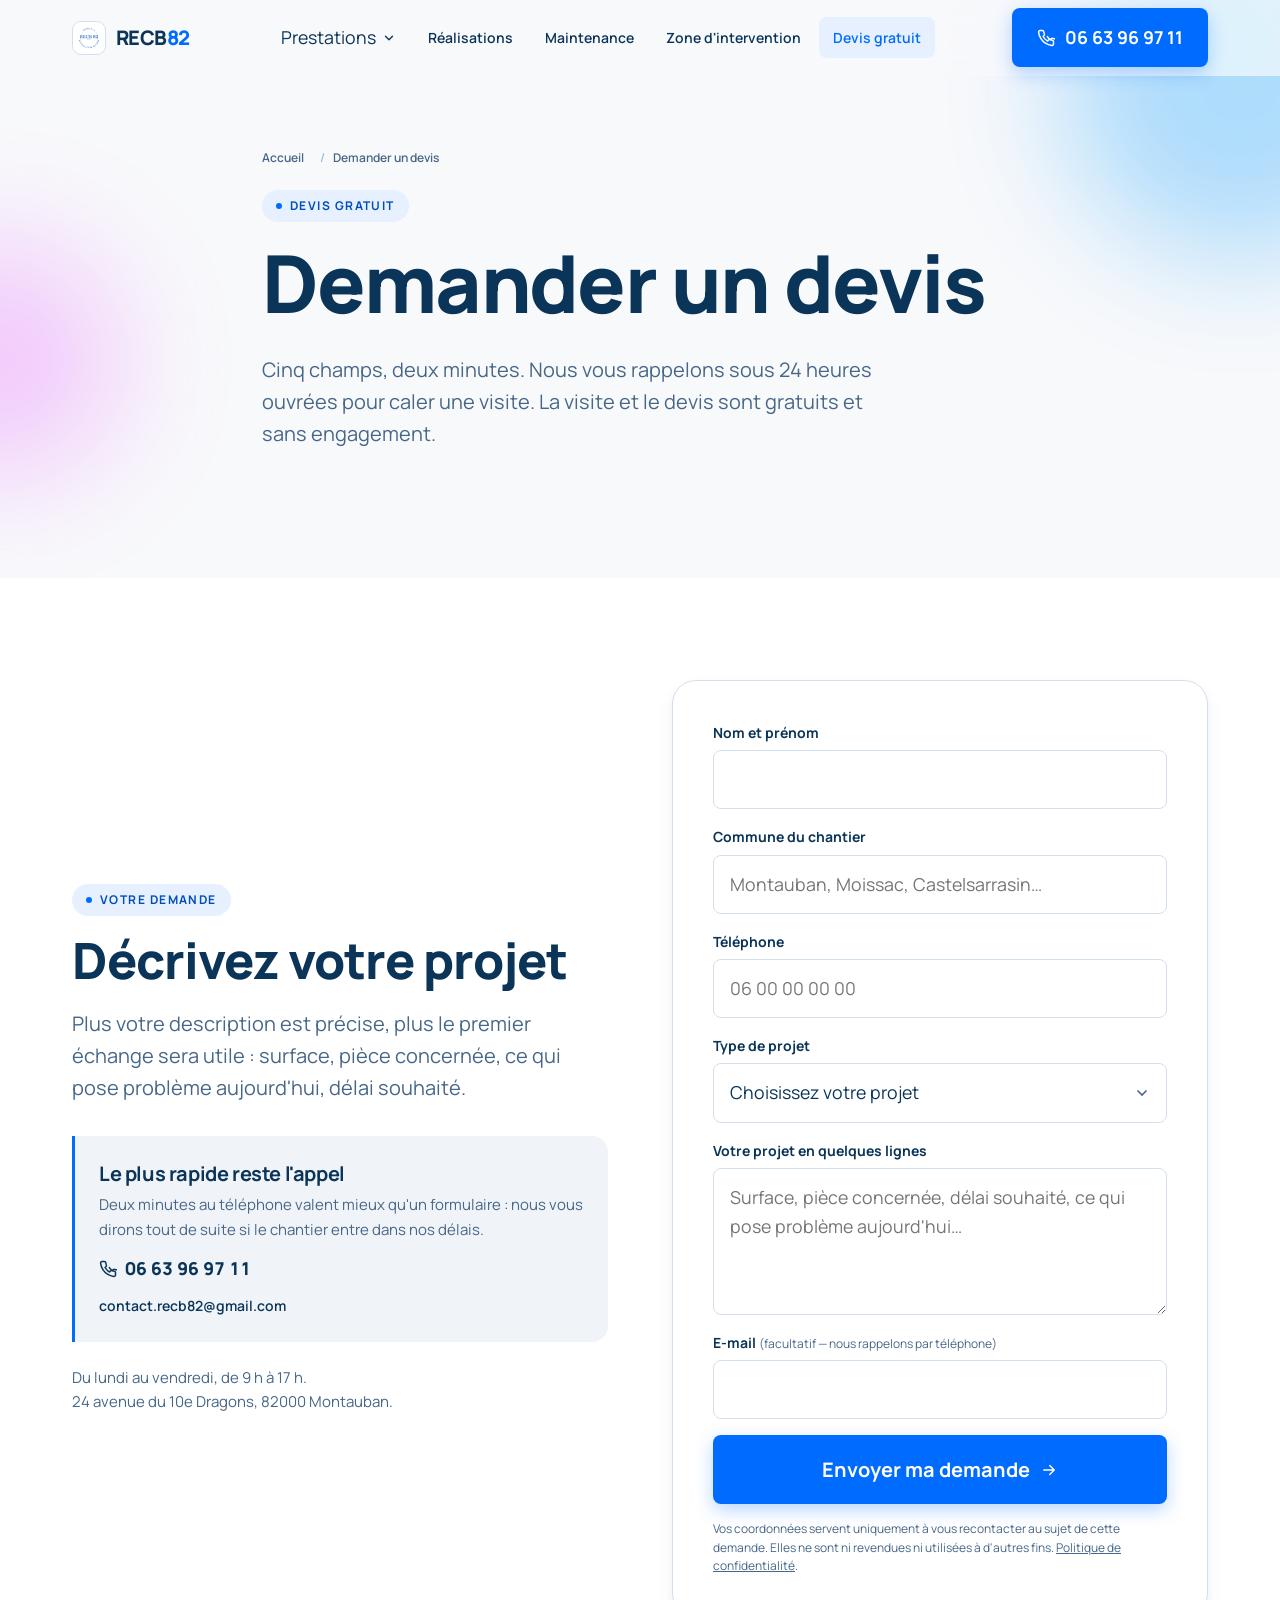
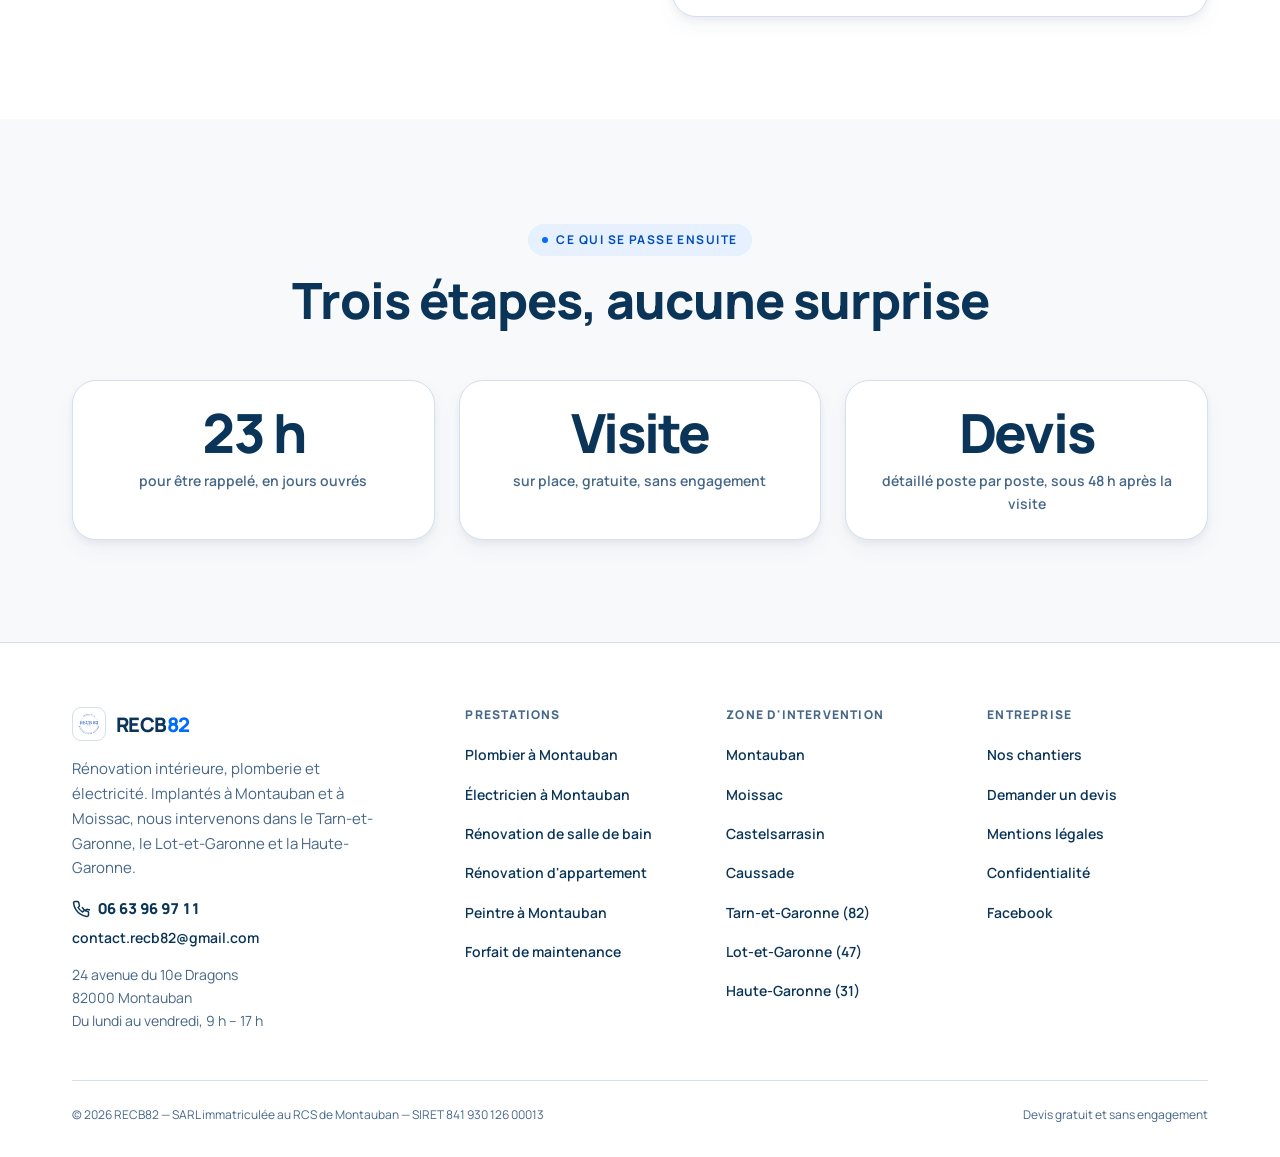
==== commit 95818b6c: "Curseur du hero saisissable, et méga-menu des prestations Sur grand écran, le curseur avant/après ét" ====
--- a/devis.html
+++ b/devis.html
@@ -124,11 +124,106 @@
     </a>
     <nav class="nav" aria-label="Navigation principale">
       <ul class="nav__list">
-        <li><a class="nav__link" href="/#services">Prestations</a></li>
-        <li><a class="nav__link" href="/realisations">Réalisations</a></li>
-        <li><a class="nav__link" href="/#forfait">Maintenance</a></li>
-        <li><a class="nav__link" href="/#zones">Zone d'intervention</a></li>
-        <li><a class="nav__link" href="/devis">Devis gratuit</a></li>
+        <li class="nav__item nav__item--mega">
+          <button class="nav__link nav__link--mega" type="button" aria-expanded="false" aria-controls="mega-prestations">Prestations <svg class="nav__chevron" width="14" height="14" viewBox="0 0 24 24" fill="none" stroke="currentColor" stroke-width="2.4" stroke-linecap="round" stroke-linejoin="round" aria-hidden="true"><path d="m6 9 6 6 6-6"/></svg></button>
+      <div class="mega" id="mega-prestations">
+        <div class="mega__inner">
+        <div class="mega__col">
+          <p class="mega__titre">Nos métiers</p>
+          <ul class="mega__liste">
+            <li style="--i:0">
+              <a class="mega__link" href="/plombier-montauban">
+                <span class="mega__icon" aria-hidden="true"><svg width="26" height="26" viewBox="0 0 24 24" fill="none" stroke="currentColor" stroke-width="1.8" stroke-linecap="round" stroke-linejoin="round" aria-hidden="true"><path d="M12 2.5S5.5 9.3 5.5 14a6.5 6.5 0 0 0 13 0c0-4.7-6.5-11.5-6.5-11.5Z"/><path d="M9.5 14.5a2.5 2.5 0 0 0 2.5 2.5"/></svg></span>
+                <span class="mega__texte">
+                  <span class="mega__nom">Plomberie</span>
+                  <span class="mega__phrase">Fuites, chauffe-eau, réseaux et pièces humides</span>
+                </span>
+              </a>
+            </li>
+            <li style="--i:1">
+              <a class="mega__link" href="/electricien-montauban">
+                <span class="mega__icon" aria-hidden="true"><svg width="26" height="26" viewBox="0 0 24 24" fill="none" stroke="currentColor" stroke-width="1.8" stroke-linecap="round" stroke-linejoin="round" aria-hidden="true"><path d="M13.5 2 4 13.5h6.5L10 22l9.5-11.5H13l.5-8.5Z"/></svg></span>
+                <span class="mega__texte">
+                  <span class="mega__nom">Électricité</span>
+                  <span class="mega__phrase">Tableaux, mise aux normes, points lumineux</span>
+                </span>
+              </a>
+            </li>
+            <li style="--i:2">
+              <a class="mega__link" href="/peintre-montauban">
+                <span class="mega__icon" aria-hidden="true"><svg width="26" height="26" viewBox="0 0 24 24" fill="none" stroke="currentColor" stroke-width="1.8" stroke-linecap="round" stroke-linejoin="round" aria-hidden="true"><rect x="3" y="3" width="13" height="6" rx="1.5"/><path d="M16 6h3.5A1.5 1.5 0 0 1 21 7.5V11a1.5 1.5 0 0 1-1.5 1.5H12"/><rect x="9.5" y="12.5" width="5" height="9" rx="1.5"/></svg></span>
+                <span class="mega__texte">
+                  <span class="mega__nom">Peinture et finitions</span>
+                  <span class="mega__phrase">Murs, plafonds, enduits décoratifs</span>
+                </span>
+              </a>
+            </li>
+            <li style="--i:3">
+              <a class="mega__link" href="/renovation-salle-de-bain-montauban">
+                <span class="mega__icon" aria-hidden="true"><svg width="26" height="26" viewBox="0 0 24 24" fill="none" stroke="currentColor" stroke-width="1.8" stroke-linecap="round" stroke-linejoin="round" aria-hidden="true"><path d="M12 2.5 4.5 5.5v6c0 4.6 3.1 8.6 7.5 10 4.4-1.4 7.5-5.4 7.5-10v-6L12 2.5Z"/><path d="m9 12 2 2 4-4"/></svg></span>
+                <span class="mega__texte">
+                  <span class="mega__nom">Salle de bain</span>
+                  <span class="mega__phrase">La pièce reprise entièrement, plomberie comprise</span>
+                </span>
+              </a>
+            </li>
+          </ul>
+        </div>
+        <div class="mega__col">
+          <p class="mega__titre">Types de chantier</p>
+          <ul class="mega__liste">
+            <li style="--i:4">
+              <a class="mega__link" href="/renovation-appartement-montauban">
+                <span class="mega__icon" aria-hidden="true"><svg width="14" height="14" viewBox="0 0 24 24" fill="none" stroke="currentColor" stroke-width="2" stroke-linecap="round" stroke-linejoin="round" aria-hidden="true"><path d="M14.5 6.5a4 4 0 0 0 5 5l-9 9a2.8 2.8 0 0 1-4-4l9-9a4 4 0 0 0-1 1Z"/></svg></span>
+                <span class="mega__texte">
+                  <span class="mega__nom">Rénovation d'appartement</span>
+                  <span class="mega__phrase">Remise en location, sols, cloisons et peinture</span>
+                </span>
+              </a>
+            </li>
+            <li style="--i:5">
+              <a class="mega__link" href="/renovation-interieure-moissac">
+                <span class="mega__icon" aria-hidden="true"><svg width="26" height="26" viewBox="0 0 24 24" fill="none" stroke="currentColor" stroke-width="1.8" stroke-linecap="round" stroke-linejoin="round" aria-hidden="true"><path d="M12 21.5s7-6.4 7-11.5a7 7 0 1 0-14 0c0 5.1 7 11.5 7 11.5Z"/><circle cx="12" cy="10" r="2.6"/></svg></span>
+                <span class="mega__texte">
+                  <span class="mega__nom">Rénovation à Moissac</span>
+                  <span class="mega__phrase">Aménagement, cloisons et finitions</span>
+                </span>
+              </a>
+            </li>
+            <li style="--i:6">
+              <a class="mega__link" href="/realisations">
+                <span class="mega__icon" aria-hidden="true"><svg width="26" height="26" viewBox="0 0 24 24" fill="none" stroke="currentColor" stroke-width="1.8" stroke-linecap="round" stroke-linejoin="round" aria-hidden="true"><rect x="3" y="4.5" width="18" height="15" rx="2.5"/><circle cx="8.5" cy="9.5" r="1.6"/><path d="m3.5 17 4.8-4.4a2 2 0 0 1 2.7 0l3 2.8m0 0 1.8-1.6a2 2 0 0 1 2.7 0l2 1.8"/></svg></span>
+                <span class="mega__texte">
+                  <span class="mega__nom">Nos réalisations</span>
+                  <span class="mega__phrase">Les chantiers en détail, avant et après</span>
+                </span>
+              </a>
+            </li>
+            <li style="--i:7">
+              <a class="mega__link" href="/#forfait">
+                <span class="mega__icon" aria-hidden="true"><svg width="14" height="14" viewBox="0 0 24 24" fill="none" stroke="currentColor" stroke-width="2" stroke-linecap="round" stroke-linejoin="round" aria-hidden="true"><circle cx="12" cy="12" r="9"/><path d="M12 7v5l3.5 2"/></svg></span>
+                <span class="mega__texte">
+                  <span class="mega__nom">Forfait maintenance</span>
+                  <span class="mega__phrase">Un artisan disponible à l'année</span>
+                </span>
+              </a>
+            </li>
+          </ul>
+        </div>
+        <div class="mega__col mega__col--encart">
+          <p class="mega__titre">Où nous intervenons</p>
+          <p class="mega__encart-texte">Montauban, Moissac, Castelsarrasin, Caussade et tout le Tarn-et-Garonne. Déplacement et devis gratuits.</p>
+          <a class="btn btn--primary btn--block" href="/devis">Devis gratuit <svg width="18" height="18" viewBox="0 0 24 24" fill="none" stroke="currentColor" stroke-width="2" stroke-linecap="round" stroke-linejoin="round" aria-hidden="true"><path d="M5 12h14M13 6l6 6-6 6"/></svg></a>
+          <a class="mega__tel" href="tel:+33663969711"><svg width="18" height="18" viewBox="0 0 24 24" fill="none" stroke="currentColor" stroke-width="2" stroke-linecap="round" stroke-linejoin="round" aria-hidden="true"><path d="M13.8 10.2a10.6 10.6 0 0 0 4 4l1.4-1.4a1.5 1.5 0 0 1 1.6-.3c1 .4 2.2.6 3.2.6v0"/><path d="M22 16.9v3a2 2 0 0 1-2.2 2 19.8 19.8 0 0 1-8.6-3.1 19.5 19.5 0 0 1-6-6A19.8 19.8 0 0 1 2.1 4.2 2 2 0 0 1 4.1 2h3a2 2 0 0 1 2 1.7c.1 1 .4 2 .7 2.9a2 2 0 0 1-.4 2.1L8.1 10a16 16 0 0 0 6 6l1.3-1.3a2 2 0 0 1 2.1-.5c1 .4 1.9.6 2.9.8a2 2 0 0 1 1.7 2Z"/></svg> 06 63 96 97 11</a>
+          <p class="mega__horaires">Du lundi au vendredi, 9 h – 17 h</p>
+        </div>
+        </div>
+      </div>
+        </li>
+        <li class="nav__item"><a class="nav__link" href="/realisations">Réalisations</a></li>
+        <li class="nav__item"><a class="nav__link" href="/#forfait">Maintenance</a></li>
+        <li class="nav__item"><a class="nav__link" href="/#zones">Zone d'intervention</a></li>
+        <li class="nav__item"><a class="nav__link" href="/devis" aria-current="page">Devis gratuit</a></li>
       </ul>
     </nav>
     <div class="header__cta">
@@ -142,11 +237,21 @@
 
 <div class="drawer" id="menu">
   <nav class="drawer__list" aria-label="Menu mobile">
-      <a class="drawer__link" href="/#services">Prestations <svg width="22" height="22" viewBox="0 0 24 24" fill="none" stroke="currentColor" stroke-width="2" stroke-linecap="round" stroke-linejoin="round" aria-hidden="true"><path d="M5 12h14M13 6l6 6-6 6"/></svg></a>
-      <a class="drawer__link" href="/realisations">Réalisations <svg width="22" height="22" viewBox="0 0 24 24" fill="none" stroke="currentColor" stroke-width="2" stroke-linecap="round" stroke-linejoin="round" aria-hidden="true"><path d="M5 12h14M13 6l6 6-6 6"/></svg></a>
-      <a class="drawer__link" href="/#forfait">Maintenance <svg width="22" height="22" viewBox="0 0 24 24" fill="none" stroke="currentColor" stroke-width="2" stroke-linecap="round" stroke-linejoin="round" aria-hidden="true"><path d="M5 12h14M13 6l6 6-6 6"/></svg></a>
-      <a class="drawer__link" href="/#zones">Zone d'intervention <svg width="22" height="22" viewBox="0 0 24 24" fill="none" stroke="currentColor" stroke-width="2" stroke-linecap="round" stroke-linejoin="round" aria-hidden="true"><path d="M5 12h14M13 6l6 6-6 6"/></svg></a>
-      <a class="drawer__link" href="/devis">Devis gratuit <svg width="22" height="22" viewBox="0 0 24 24" fill="none" stroke="currentColor" stroke-width="2" stroke-linecap="round" stroke-linejoin="round" aria-hidden="true"><path d="M5 12h14M13 6l6 6-6 6"/></svg></a>
+      <p class="drawer__titre">Nos métiers</p>
+      <a class="drawer__link" href="/plombier-montauban"><span class="drawer__icon" aria-hidden="true"><svg width="26" height="26" viewBox="0 0 24 24" fill="none" stroke="currentColor" stroke-width="1.8" stroke-linecap="round" stroke-linejoin="round" aria-hidden="true"><path d="M12 2.5S5.5 9.3 5.5 14a6.5 6.5 0 0 0 13 0c0-4.7-6.5-11.5-6.5-11.5Z"/><path d="M9.5 14.5a2.5 2.5 0 0 0 2.5 2.5"/></svg></span><span class="drawer__texte"><span class="drawer__nom">Plomberie</span><span class="drawer__phrase">Fuites, chauffe-eau, réseaux et pièces humides</span></span><svg width="22" height="22" viewBox="0 0 24 24" fill="none" stroke="currentColor" stroke-width="2" stroke-linecap="round" stroke-linejoin="round" aria-hidden="true"><path d="M5 12h14M13 6l6 6-6 6"/></svg></a>
+      <a class="drawer__link" href="/electricien-montauban"><span class="drawer__icon" aria-hidden="true"><svg width="26" height="26" viewBox="0 0 24 24" fill="none" stroke="currentColor" stroke-width="1.8" stroke-linecap="round" stroke-linejoin="round" aria-hidden="true"><path d="M13.5 2 4 13.5h6.5L10 22l9.5-11.5H13l.5-8.5Z"/></svg></span><span class="drawer__texte"><span class="drawer__nom">Électricité</span><span class="drawer__phrase">Tableaux, mise aux normes, points lumineux</span></span><svg width="22" height="22" viewBox="0 0 24 24" fill="none" stroke="currentColor" stroke-width="2" stroke-linecap="round" stroke-linejoin="round" aria-hidden="true"><path d="M5 12h14M13 6l6 6-6 6"/></svg></a>
+      <a class="drawer__link" href="/peintre-montauban"><span class="drawer__icon" aria-hidden="true"><svg width="26" height="26" viewBox="0 0 24 24" fill="none" stroke="currentColor" stroke-width="1.8" stroke-linecap="round" stroke-linejoin="round" aria-hidden="true"><rect x="3" y="3" width="13" height="6" rx="1.5"/><path d="M16 6h3.5A1.5 1.5 0 0 1 21 7.5V11a1.5 1.5 0 0 1-1.5 1.5H12"/><rect x="9.5" y="12.5" width="5" height="9" rx="1.5"/></svg></span><span class="drawer__texte"><span class="drawer__nom">Peinture et finitions</span><span class="drawer__phrase">Murs, plafonds, enduits décoratifs</span></span><svg width="22" height="22" viewBox="0 0 24 24" fill="none" stroke="currentColor" stroke-width="2" stroke-linecap="round" stroke-linejoin="round" aria-hidden="true"><path d="M5 12h14M13 6l6 6-6 6"/></svg></a>
+      <a class="drawer__link" href="/renovation-salle-de-bain-montauban"><span class="drawer__icon" aria-hidden="true"><svg width="26" height="26" viewBox="0 0 24 24" fill="none" stroke="currentColor" stroke-width="1.8" stroke-linecap="round" stroke-linejoin="round" aria-hidden="true"><path d="M12 2.5 4.5 5.5v6c0 4.6 3.1 8.6 7.5 10 4.4-1.4 7.5-5.4 7.5-10v-6L12 2.5Z"/><path d="m9 12 2 2 4-4"/></svg></span><span class="drawer__texte"><span class="drawer__nom">Salle de bain</span><span class="drawer__phrase">La pièce reprise entièrement, plomberie comprise</span></span><svg width="22" height="22" viewBox="0 0 24 24" fill="none" stroke="currentColor" stroke-width="2" stroke-linecap="round" stroke-linejoin="round" aria-hidden="true"><path d="M5 12h14M13 6l6 6-6 6"/></svg></a>
+      <p class="drawer__titre">Types de chantier</p>
+      <a class="drawer__link" href="/renovation-appartement-montauban"><span class="drawer__icon" aria-hidden="true"><svg width="14" height="14" viewBox="0 0 24 24" fill="none" stroke="currentColor" stroke-width="2" stroke-linecap="round" stroke-linejoin="round" aria-hidden="true"><path d="M14.5 6.5a4 4 0 0 0 5 5l-9 9a2.8 2.8 0 0 1-4-4l9-9a4 4 0 0 0-1 1Z"/></svg></span><span class="drawer__texte"><span class="drawer__nom">Rénovation d'appartement</span><span class="drawer__phrase">Remise en location, sols, cloisons et peinture</span></span><svg width="22" height="22" viewBox="0 0 24 24" fill="none" stroke="currentColor" stroke-width="2" stroke-linecap="round" stroke-linejoin="round" aria-hidden="true"><path d="M5 12h14M13 6l6 6-6 6"/></svg></a>
+      <a class="drawer__link" href="/renovation-interieure-moissac"><span class="drawer__icon" aria-hidden="true"><svg width="26" height="26" viewBox="0 0 24 24" fill="none" stroke="currentColor" stroke-width="1.8" stroke-linecap="round" stroke-linejoin="round" aria-hidden="true"><path d="M12 21.5s7-6.4 7-11.5a7 7 0 1 0-14 0c0 5.1 7 11.5 7 11.5Z"/><circle cx="12" cy="10" r="2.6"/></svg></span><span class="drawer__texte"><span class="drawer__nom">Rénovation à Moissac</span><span class="drawer__phrase">Aménagement, cloisons et finitions</span></span><svg width="22" height="22" viewBox="0 0 24 24" fill="none" stroke="currentColor" stroke-width="2" stroke-linecap="round" stroke-linejoin="round" aria-hidden="true"><path d="M5 12h14M13 6l6 6-6 6"/></svg></a>
+      <a class="drawer__link" href="/realisations"><span class="drawer__icon" aria-hidden="true"><svg width="26" height="26" viewBox="0 0 24 24" fill="none" stroke="currentColor" stroke-width="1.8" stroke-linecap="round" stroke-linejoin="round" aria-hidden="true"><rect x="3" y="4.5" width="18" height="15" rx="2.5"/><circle cx="8.5" cy="9.5" r="1.6"/><path d="m3.5 17 4.8-4.4a2 2 0 0 1 2.7 0l3 2.8m0 0 1.8-1.6a2 2 0 0 1 2.7 0l2 1.8"/></svg></span><span class="drawer__texte"><span class="drawer__nom">Nos réalisations</span><span class="drawer__phrase">Les chantiers en détail, avant et après</span></span><svg width="22" height="22" viewBox="0 0 24 24" fill="none" stroke="currentColor" stroke-width="2" stroke-linecap="round" stroke-linejoin="round" aria-hidden="true"><path d="M5 12h14M13 6l6 6-6 6"/></svg></a>
+      <a class="drawer__link" href="/#forfait"><span class="drawer__icon" aria-hidden="true"><svg width="14" height="14" viewBox="0 0 24 24" fill="none" stroke="currentColor" stroke-width="2" stroke-linecap="round" stroke-linejoin="round" aria-hidden="true"><circle cx="12" cy="12" r="9"/><path d="M12 7v5l3.5 2"/></svg></span><span class="drawer__texte"><span class="drawer__nom">Forfait maintenance</span><span class="drawer__phrase">Un artisan disponible à l'année</span></span><svg width="22" height="22" viewBox="0 0 24 24" fill="none" stroke="currentColor" stroke-width="2" stroke-linecap="round" stroke-linejoin="round" aria-hidden="true"><path d="M5 12h14M13 6l6 6-6 6"/></svg></a>
+      <p class="drawer__titre">Le reste</p>
+      <a class="drawer__link drawer__link--simple" href="/realisations">Réalisations <svg width="22" height="22" viewBox="0 0 24 24" fill="none" stroke="currentColor" stroke-width="2" stroke-linecap="round" stroke-linejoin="round" aria-hidden="true"><path d="M5 12h14M13 6l6 6-6 6"/></svg></a>
+      <a class="drawer__link drawer__link--simple" href="/#forfait">Maintenance <svg width="22" height="22" viewBox="0 0 24 24" fill="none" stroke="currentColor" stroke-width="2" stroke-linecap="round" stroke-linejoin="round" aria-hidden="true"><path d="M5 12h14M13 6l6 6-6 6"/></svg></a>
+      <a class="drawer__link drawer__link--simple" href="/#zones">Zone d'intervention <svg width="22" height="22" viewBox="0 0 24 24" fill="none" stroke="currentColor" stroke-width="2" stroke-linecap="round" stroke-linejoin="round" aria-hidden="true"><path d="M5 12h14M13 6l6 6-6 6"/></svg></a>
+      <a class="drawer__link drawer__link--simple" href="/devis">Devis gratuit <svg width="22" height="22" viewBox="0 0 24 24" fill="none" stroke="currentColor" stroke-width="2" stroke-linecap="round" stroke-linejoin="round" aria-hidden="true"><path d="M5 12h14M13 6l6 6-6 6"/></svg></a>
   </nav>
   <div class="drawer__foot stack">
     <a class="btn btn--primary btn--lg btn--block" href="tel:+33663969711"><svg width="18" height="18" viewBox="0 0 24 24" fill="none" stroke="currentColor" stroke-width="2" stroke-linecap="round" stroke-linejoin="round" aria-hidden="true"><path d="M13.8 10.2a10.6 10.6 0 0 0 4 4l1.4-1.4a1.5 1.5 0 0 1 1.6-.3c1 .4 2.2.6 3.2.6v0"/><path d="M22 16.9v3a2 2 0 0 1-2.2 2 19.8 19.8 0 0 1-8.6-3.1 19.5 19.5 0 0 1-6-6A19.8 19.8 0 0 1 2.1 4.2 2 2 0 0 1 4.1 2h3a2 2 0 0 1 2 1.7c.1 1 .4 2 .7 2.9a2 2 0 0 1-.4 2.1L8.1 10a16 16 0 0 0 6 6l1.3-1.3a2 2 0 0 1 2.1-.5c1 .4 1.9.6 2.9.8a2 2 0 0 1 1.7 2Z"/></svg> 06 63 96 97 11</a>
--- a/assets/css/styles.css
+++ b/assets/css/styles.css
@@ -248,6 +248,11 @@
 .section--ink { background: var(--ink); color: var(--paper); }
 .section--ink p, .section--ink .lead { color: #b9cee4; }
 .section--tight { padding-block: clamp(40px, 6vw, 72px); }
+/* Sous 860 px, .split-2 n'est pas une grille : ses deux colonnes s'empilent
+   sans le moindre écart et le contenu de la seconde vient coller la première. */
+.split-2 > * + * { margin-top: clamp(28px, 7vw, 40px); }
+@media (min-width: 860px) { .split-2 > * + * { margin-top: 0; } }
+
 .stack > * + * { margin-top: var(--s-2); }
 .stack-lg > * + * { margin-top: var(--s-3); }
 .grid { display: grid; gap: var(--s-3); }
@@ -1105,6 +1110,206 @@
   .avis__col:nth-child(3) { display: block; }
 }
 
+/* --- Méga-menu des prestations -------------------------------------------
+   Ouvert au survol ET à la tabulation par le seul CSS : sans JavaScript, il
+   reste utilisable au doigt comme au clavier. Le clic n'ajoute que le confort
+   d'un panneau qui reste ouvert quand la souris s'en va. */
+/* Le panneau se cale sur la barre entiere, pas sur le lien : centre sur un
+   lien place a gauche, il sortait de l'ecran. */
+.header__inner { position: relative; }
+.nav__item { position: static; }
+.nav__link--mega {
+  display: inline-flex; align-items: center; gap: 6px;
+  font: inherit; color: inherit; cursor: pointer;
+}
+.nav__chevron { transition: transform .3s var(--ease-out); }
+
+.mega {
+  position: absolute; top: calc(100% + 14px); left: 50%;
+  width: min(940px, calc(100vw - 2 * var(--gutter)));
+  transform: translate(-50%, -10px);
+  opacity: 0; visibility: hidden; pointer-events: none;
+  transition: opacity .22s var(--ease), transform .3s var(--ease-out),
+              visibility 0s linear .3s;
+  z-index: 60;
+}
+/* Pont invisible entre le lien et le panneau : sans lui, la souris traverse
+   un vide de 14 px et le survol se coupe en chemin. */
+.mega::before {
+  content: ''; position: absolute; left: 0; right: 0; top: -18px; height: 18px;
+}
+.mega__inner {
+  display: grid; gap: 8px 28px;
+  grid-template-columns: 1fr 1fr minmax(240px, .85fr);
+  padding: 24px;
+  background: var(--paper);
+  border: 1px solid var(--hairline);
+  border-radius: var(--r-card);
+  box-shadow: 0 28px 60px rgba(11, 53, 88, .16), 0 2px 8px rgba(11, 53, 88, .06);
+}
+.nav__item--mega:focus-within .mega,
+.nav__item--mega .mega.is-open {
+  opacity: 1; visibility: visible; pointer-events: auto;
+  transform: translate(-50%, 0);
+  transition-delay: 0s;
+}
+.nav__item--mega:focus-within .nav__chevron,
+.nav__link--mega[aria-expanded="true"] .nav__chevron { transform: rotate(180deg); }
+@media (hover: hover) and (pointer: fine) {
+  .nav__item--mega:hover .mega {
+    opacity: 1; visibility: visible; pointer-events: auto;
+    transform: translate(-50%, 0);
+    transition-delay: 0s;
+  }
+  .nav__item--mega:hover .nav__chevron { transform: rotate(180deg); }
+}
+
+.mega__titre {
+  font-size: 11px; font-weight: var(--fw-extra);
+  letter-spacing: .12em; text-transform: uppercase;
+  color: var(--slate); margin: 4px 0 10px 12px;
+}
+.mega__liste { list-style: none; margin: 0; padding: 0; }
+.mega__link {
+  display: flex; gap: 12px; align-items: flex-start;
+  padding: 10px 12px; border-radius: 10px;
+  color: var(--ink); text-decoration: none;
+  transition: background-color .22s var(--ease), transform .28s var(--ease-out);
+}
+.mega__link:hover { background: var(--pebble); transform: translateX(3px); }
+.mega__link[aria-current="page"] { background: var(--pebble); }
+.mega__icon {
+  flex: none; width: 34px; height: 34px; border-radius: 9px;
+  display: grid; place-items: center;
+  background: var(--sky); color: var(--blue);
+  transition: background-color .22s var(--ease), color .22s var(--ease);
+}
+.mega__icon svg { width: 19px; height: 19px; }
+.mega__link:hover .mega__icon { background: var(--blue); color: #fff; }
+.mega__texte { display: block; }
+.mega__nom { display: block; font-size: 15px; font-weight: var(--fw-bold); line-height: 1.35; }
+.mega__phrase { display: block; font-size: 13px; line-height: 1.45; color: var(--slate); margin-top: 2px; }
+
+.mega__col--encart {
+  background: var(--pebble); border-radius: 12px; padding: 20px;
+  display: flex; flex-direction: column; gap: 12px;
+}
+.mega__col--encart .mega__titre { margin: 0; }
+.mega__encart-texte { font-size: 13px; line-height: 1.5; color: var(--slate); margin: 0; }
+.mega__tel {
+  display: inline-flex; align-items: center; gap: 8px;
+  font-size: 15px; font-weight: var(--fw-extra); color: var(--ink); text-decoration: none;
+}
+.mega__tel svg { width: 17px; height: 17px; color: var(--blue); }
+.mega__horaires { font-size: 12px; color: var(--slate); margin: 0; }
+
+/* Les liens entrent l'un après l'autre : le même décalage que les grilles du
+   site, pour que le menu appartienne au même ensemble. */
+.nav__item--mega:hover .mega__link,
+.nav__item--mega:focus-within .mega__link,
+.mega.is-open .mega__link {
+  animation: mega-entree .34s var(--ease-out) backwards;
+  animation-delay: calc(var(--i, 0) * 28ms + 40ms);
+}
+@keyframes mega-entree {
+  from { opacity: 0; transform: translateY(7px); }
+  to { opacity: 1; transform: none; }
+}
+
+/* --- Tiroir mobile : mêmes entrées, mises à plat ------------------------- */
+.drawer__titre {
+  font-size: 11px; font-weight: var(--fw-extra);
+  letter-spacing: .12em; text-transform: uppercase;
+  color: var(--slate); margin: 22px 0 6px;
+}
+.drawer__titre:first-child { margin-top: 4px; }
+.drawer__icon {
+  flex: none; width: 36px; height: 36px; border-radius: 9px;
+  display: grid; place-items: center;
+  background: var(--sky); color: var(--blue);
+}
+.drawer__icon svg { width: 20px; height: 20px; }
+.drawer__texte { flex: 1; min-width: 0; }
+.drawer__nom { display: block; font-size: 16px; font-weight: var(--fw-bold); line-height: 1.3; }
+.drawer__phrase { display: block; font-size: 13px; line-height: 1.4; color: var(--slate); margin-top: 2px; }
+
+@media (prefers-reduced-motion: reduce) {
+  .mega, .mega__link, .nav__chevron { transition-duration: .01ms !important; animation: none !important; }
+}
+
+/* --- Avis : un témoignage vérifié, photo à l'appui ------------------------
+   Les colonnes défilantes supposaient six avis. Il y en a un de vérifiable :
+   une seule pièce, mise en avant, vaut mieux que six inventées. */
+.temoin {
+  display: grid; gap: 0;
+  margin: 0 auto; max-width: 880px;
+  background: var(--paper); border: 1px solid var(--hairline);
+  border-radius: var(--r-card); overflow: hidden;
+  box-shadow: var(--sh-1);
+  transition: border-color .3s var(--ease), box-shadow .4s var(--ease), transform .4s var(--ease-out);
+  isolation: isolate;
+}
+.temoin:hover { border-color: #bcd3e8; box-shadow: var(--sh-2); transform: translateY(-3px); }
+/* Le même faisceau que les boutons et les cartes : signature commune. */
+.temoin::after {
+  content: ''; position: absolute; inset: 0; z-index: -1; border-radius: inherit; padding: 1.5px;
+  background: conic-gradient(from var(--ang), transparent 0 72%, var(--blue) 88%, transparent 100%);
+  -webkit-mask: linear-gradient(#000 0 0) content-box, linear-gradient(#000 0 0);
+  mask: linear-gradient(#000 0 0) content-box, linear-gradient(#000 0 0);
+  -webkit-mask-composite: xor; mask-composite: exclude;
+  opacity: 0; transition: opacity .35s var(--ease);
+  animation: faisceau 2.4s linear infinite; pointer-events: none;
+}
+.temoin { position: relative; }
+.temoin:hover::after { opacity: 1; }
+.temoin__photo {
+  width: 100%; aspect-ratio: 4 / 3; object-fit: cover; display: block;
+  background: var(--pebble);
+}
+.temoin__texte { padding: 24px 22px 22px; }
+.temoin__quote {
+  margin: 0; font-size: clamp(17px, 2.4vw, 20px); line-height: 1.55;
+  font-weight: var(--fw-semibold); color: var(--ink);
+}
+.temoin__quote::before { content: '« '; color: var(--blue); font-weight: var(--fw-extra); }
+.temoin__quote::after  { content: ' »'; color: var(--blue); font-weight: var(--fw-extra); }
+.temoin__lien { margin-top: var(--s-3); text-align: center; }
+/* Les avis suivants, en colonnes CSS : chaque carte fait la hauteur de son
+   texte. Une grille alignerait tout sur le plus long avis et creuserait des
+   trous sous les plus courts. */
+.avis-grille {
+  columns: 1; column-gap: 20px;
+  margin-top: var(--s-3);
+  /* Meme largeur que le temoignage mis en avant : le bloc se lit d'un tenant. */
+  max-width: 880px; margin-inline: auto;
+}
+.avis-grille .avis__card {
+  break-inside: avoid;
+  margin: 0 0 20px;
+}
+/* Une carte peut porter la photo jointe a l'avis : elle occupe toute la
+   largeur, le rembourrage de la carte passe donc sur le contenu seul. */
+.avis-grille .avis__card:has(.avis__photo) { padding: 0 0 20px; }
+.avis__photo {
+  width: 100%; aspect-ratio: 4 / 3; object-fit: cover; display: block;
+  margin-bottom: 18px;
+  border-radius: calc(var(--r-card) - 1px) calc(var(--r-card) - 1px) 0 0;
+  background: var(--pebble);
+}
+.avis__card:has(.avis__photo) .avis__stars,
+.avis__card:has(.avis__photo) .avis__quote,
+.avis__card:has(.avis__photo) .avis__meta { margin-inline: 22px; }
+@media (min-width: 640px) { .avis-grille { columns: 2; } }
+/* Trois colonnes seulement quand il y a de quoi les remplir. */
+@media (min-width: 1040px) {
+  .avis-grille--large { max-width: none; columns: 3; }
+}
+@media (min-width: 860px) {
+  .temoin { grid-template-columns: 420px 1fr; align-items: stretch; }
+  .temoin__photo { height: 100%; aspect-ratio: auto; }
+  .temoin__texte { padding: 32px 34px; align-self: center; }
+}
+
 /* --- Réalisations : « Focus Cards » + tracé des schémas -------------------
    La carte survolée s'avance, les autres s'effacent. Et chaque schéma se
    dessine à l'apparition, trait après trait : le même geste que les lignes
@@ -1179,9 +1384,16 @@
   background: rgba(255,255,255,.96); color: var(--ink);
   display: grid; place-items: center;
   box-shadow: 0 10px 30px rgba(0,0,0,.3);
-}
+  /* Le trait reste transparent aux événements — pleine hauteur, il bloquerait
+     le texte dessous — mais le bouton rond, lui, se saisit. `touch-action:
+     none` garantit qu'un doigt posé dessus glisse au lieu de faire défiler. */
+  pointer-events: auto; touch-action: none; cursor: ew-resize;
+  transition: transform .25s var(--spring), box-shadow .3s var(--ease);
+}
+.hero__ba:hover .hero__knob { transform: translate(-50%, -50%) scale(1.06); }
+.hero__knob:active { transform: translate(-50%, -50%) scale(.94); }
 .hero__tag {
-  position: absolute; z-index: 3; bottom: 14px;
+  position: absolute; z-index: 3; bottom: 14px; pointer-events: none;
   padding: 6px 14px; border-radius: var(--r-pill);
   font-size: var(--t-caption); font-weight: var(--fw-extra);
   letter-spacing: .1em; text-transform: uppercase;
@@ -1195,7 +1407,7 @@
 .hero__scrim {
   /* Sans objet tant que la photo est en bande : il ne sert qu'en plein cadre. */
   display: none;
-  position: absolute; inset: 0; z-index: -1; pointer-events: none;
+  position: absolute; inset: 0; z-index: 1; pointer-events: none;
   background:
     linear-gradient(180deg, rgba(6,31,55,.62) 0%, rgba(6,31,55,.25) 28%, rgba(6,31,55,.78) 62%, rgba(6,31,55,.96) 100%);
 }
@@ -1210,7 +1422,14 @@
 .hero--photo .lead { color: #d8e6f5; max-width: 52ch; margin-bottom: var(--s-3); }
 .hero--photo .eyebrow { background: rgba(255,255,255,.14); color: #fff; backdrop-filter: blur(6px); }
 .hero--photo .eyebrow::before { background: #6cb4ff; }
-.hero__content { position: relative; z-index: 1; width: 100%; }
+.hero__content {
+  position: relative; z-index: 2; width: 100%;
+  /* Le bloc s'étend sur toute la largeur et recouvrait la photo : plus aucun
+     glissé n'était possible sur grand écran. Il laisse désormais passer les
+     événements, sa colonne de texte les reprenant pour elle seule. */
+  pointer-events: none;
+}
+.hero__content > div { pointer-events: auto; }
 .hero--photo .hero__proof { border-top-color: rgba(255,255,255,.22); }
 .hero--photo .hero__proof-item b { color: var(--paper); }
 .hero--photo .hero__proof-item span { color: #a9c4dd; }
@@ -1227,7 +1446,11 @@
     min-height: min(90svh, 800px);
     padding-top: calc(var(--header-h) + 24px);
   }
-  .hero__ba { position: absolute; inset: 0; z-index: -2; aspect-ratio: auto; }
+  /* `z-index: auto` : la photo ne fabrique plus de contexte d'empilement, si
+     bien que sa poignée peut passer au-dessus du texte au lieu d'y rester
+     prisonnière. Les deux images, en z-index automatique, restent dessous. */
+  .hero__ba { position: absolute; inset: 0; z-index: auto; aspect-ratio: auto; }
+  .hero__handle { z-index: 4; }
   .hero__scrim {
     display: block;
     background:
@@ -1323,3 +1546,81 @@
 
 /* Aucune ancre ne doit atterrir sous l'en-tête fixe. */
 [id] { scroll-margin-top: calc(var(--header-h) + 16px); }
+
+/* ==========================================================================
+   19. CARROUSEL DE PHOTOS
+   Défilement natif avec accroche : il fonctionne au doigt, à la molette et
+   sans JavaScript. Les flèches et les points ne font qu'ajouter du confort.
+   ========================================================================== */
+.carrousel { position: relative; }
+.carrousel__piste {
+  display: flex; gap: var(--s-2);
+  overflow-x: auto;
+  scroll-snap-type: x mandatory;
+  scroll-behavior: smooth;
+  scrollbar-width: none;
+  padding-bottom: 4px;
+  /* La photo entière tient dans la vue, la suivante amorce à droite. */
+  margin-inline: calc(var(--gutter) * -1);
+  padding-inline: var(--gutter);
+  scroll-padding-inline-start: var(--gutter);
+}
+.carrousel__piste::-webkit-scrollbar { display: none; }
+.carrousel__item {
+  flex: 0 0 min(86%, 420px);
+  /* Accroche au bord gauche : au repos la premiere photo est bien la
+     premiere, et « photo 2 sur 5 » designe ce que l'on voit a gauche. */
+  scroll-snap-align: start;
+  margin: 0;
+  background: var(--paper);
+  border: 1px solid var(--hairline);
+  border-radius: var(--r-card);
+  overflow: hidden;
+  box-shadow: var(--sh-1);
+}
+.carrousel__item img {
+  width: 100%; aspect-ratio: 4 / 3; object-fit: cover; display: block;
+  background: var(--pebble);
+}
+.carrousel__item figcaption {
+  padding: 14px 16px;
+  font-size: 14px; line-height: 1.5; color: var(--slate);
+}
+.carrousel__nav {
+  position: absolute; top: calc(50% - 30px); z-index: 2;
+  width: 44px; height: 44px; border-radius: 50%;
+  display: none; place-items: center;
+  background: rgba(255,255,255,.96); color: var(--ink);
+  border: 1px solid var(--hairline);
+  box-shadow: var(--sh-2);
+  transition: transform .3s var(--spring), color .25s var(--ease), opacity .25s var(--ease);
+}
+.carrousel__nav:hover { transform: scale(1.08); color: var(--blue); }
+.carrousel__nav[disabled] { opacity: .35; pointer-events: none; }
+.carrousel__nav--prev { left: -6px; }
+.carrousel__nav--next { right: -6px; }
+@media (hover: hover) and (pointer: fine) {
+  .carrousel__nav { display: grid; }
+}
+.carrousel__points {
+  display: flex; justify-content: center; gap: 0;
+  /* L'écart entre les points vient désormais de leur zone touchable, et la
+     marge du dessus rattrape les 8 px de rembourrage. */
+  margin-top: calc(var(--s-2) - 8px);
+}
+.carrousel__point {
+  width: 7px; height: 7px; border-radius: 50%;
+  background: var(--hairline);
+  /* Le point reste petit, la zone touchable fait 23 px : viser une pastille
+     de 7 px au doigt est intenable. */
+  padding: 8px 7px; box-sizing: content-box; background-clip: content-box;
+  transition: background-color .3s var(--ease), width .3s var(--ease-out);
+}
+.carrousel__point[aria-current="true"] { background: var(--blue); background-clip: content-box; width: 22px; border-radius: 99px; }
+.carrousel__legende {
+  margin-top: var(--s-2); font-size: var(--t-caption); color: var(--slate);
+  display: flex; align-items: center; gap: 8px;
+}
+@media (min-width: 860px) {
+  .carrousel__item { flex-basis: min(60%, 460px); }
+}
--- a/assets/css/styles.css
+++ b/assets/css/styles.css
@@ -248,6 +248,11 @@
 .section--ink { background: var(--ink); color: var(--paper); }
 .section--ink p, .section--ink .lead { color: #b9cee4; }
 .section--tight { padding-block: clamp(40px, 6vw, 72px); }
+/* Sous 860 px, .split-2 n'est pas une grille : ses deux colonnes s'empilent
+   sans le moindre écart et le contenu de la seconde vient coller la première. */
+.split-2 > * + * { margin-top: clamp(28px, 7vw, 40px); }
+@media (min-width: 860px) { .split-2 > * + * { margin-top: 0; } }
+
 .stack > * + * { margin-top: var(--s-2); }
 .stack-lg > * + * { margin-top: var(--s-3); }
 .grid { display: grid; gap: var(--s-3); }
@@ -1105,6 +1110,206 @@
   .avis__col:nth-child(3) { display: block; }
 }
 
+/* --- Méga-menu des prestations -------------------------------------------
+   Ouvert au survol ET à la tabulation par le seul CSS : sans JavaScript, il
+   reste utilisable au doigt comme au clavier. Le clic n'ajoute que le confort
+   d'un panneau qui reste ouvert quand la souris s'en va. */
+/* Le panneau se cale sur la barre entiere, pas sur le lien : centre sur un
+   lien place a gauche, il sortait de l'ecran. */
+.header__inner { position: relative; }
+.nav__item { position: static; }
+.nav__link--mega {
+  display: inline-flex; align-items: center; gap: 6px;
+  font: inherit; color: inherit; cursor: pointer;
+}
+.nav__chevron { transition: transform .3s var(--ease-out); }
+
+.mega {
+  position: absolute; top: calc(100% + 14px); left: 50%;
+  width: min(940px, calc(100vw - 2 * var(--gutter)));
+  transform: translate(-50%, -10px);
+  opacity: 0; visibility: hidden; pointer-events: none;
+  transition: opacity .22s var(--ease), transform .3s var(--ease-out),
+              visibility 0s linear .3s;
+  z-index: 60;
+}
+/* Pont invisible entre le lien et le panneau : sans lui, la souris traverse
+   un vide de 14 px et le survol se coupe en chemin. */
+.mega::before {
+  content: ''; position: absolute; left: 0; right: 0; top: -18px; height: 18px;
+}
+.mega__inner {
+  display: grid; gap: 8px 28px;
+  grid-template-columns: 1fr 1fr minmax(240px, .85fr);
+  padding: 24px;
+  background: var(--paper);
+  border: 1px solid var(--hairline);
+  border-radius: var(--r-card);
+  box-shadow: 0 28px 60px rgba(11, 53, 88, .16), 0 2px 8px rgba(11, 53, 88, .06);
+}
+.nav__item--mega:focus-within .mega,
+.nav__item--mega .mega.is-open {
+  opacity: 1; visibility: visible; pointer-events: auto;
+  transform: translate(-50%, 0);
+  transition-delay: 0s;
+}
+.nav__item--mega:focus-within .nav__chevron,
+.nav__link--mega[aria-expanded="true"] .nav__chevron { transform: rotate(180deg); }
+@media (hover: hover) and (pointer: fine) {
+  .nav__item--mega:hover .mega {
+    opacity: 1; visibility: visible; pointer-events: auto;
+    transform: translate(-50%, 0);
+    transition-delay: 0s;
+  }
+  .nav__item--mega:hover .nav__chevron { transform: rotate(180deg); }
+}
+
+.mega__titre {
+  font-size: 11px; font-weight: var(--fw-extra);
+  letter-spacing: .12em; text-transform: uppercase;
+  color: var(--slate); margin: 4px 0 10px 12px;
+}
+.mega__liste { list-style: none; margin: 0; padding: 0; }
+.mega__link {
+  display: flex; gap: 12px; align-items: flex-start;
+  padding: 10px 12px; border-radius: 10px;
+  color: var(--ink); text-decoration: none;
+  transition: background-color .22s var(--ease), transform .28s var(--ease-out);
+}
+.mega__link:hover { background: var(--pebble); transform: translateX(3px); }
+.mega__link[aria-current="page"] { background: var(--pebble); }
+.mega__icon {
+  flex: none; width: 34px; height: 34px; border-radius: 9px;
+  display: grid; place-items: center;
+  background: var(--sky); color: var(--blue);
+  transition: background-color .22s var(--ease), color .22s var(--ease);
+}
+.mega__icon svg { width: 19px; height: 19px; }
+.mega__link:hover .mega__icon { background: var(--blue); color: #fff; }
+.mega__texte { display: block; }
+.mega__nom { display: block; font-size: 15px; font-weight: var(--fw-bold); line-height: 1.35; }
+.mega__phrase { display: block; font-size: 13px; line-height: 1.45; color: var(--slate); margin-top: 2px; }
+
+.mega__col--encart {
+  background: var(--pebble); border-radius: 12px; padding: 20px;
+  display: flex; flex-direction: column; gap: 12px;
+}
+.mega__col--encart .mega__titre { margin: 0; }
+.mega__encart-texte { font-size: 13px; line-height: 1.5; color: var(--slate); margin: 0; }
+.mega__tel {
+  display: inline-flex; align-items: center; gap: 8px;
+  font-size: 15px; font-weight: var(--fw-extra); color: var(--ink); text-decoration: none;
+}
+.mega__tel svg { width: 17px; height: 17px; color: var(--blue); }
+.mega__horaires { font-size: 12px; color: var(--slate); margin: 0; }
+
+/* Les liens entrent l'un après l'autre : le même décalage que les grilles du
+   site, pour que le menu appartienne au même ensemble. */
+.nav__item--mega:hover .mega__link,
+.nav__item--mega:focus-within .mega__link,
+.mega.is-open .mega__link {
+  animation: mega-entree .34s var(--ease-out) backwards;
+  animation-delay: calc(var(--i, 0) * 28ms + 40ms);
+}
+@keyframes mega-entree {
+  from { opacity: 0; transform: translateY(7px); }
+  to { opacity: 1; transform: none; }
+}
+
+/* --- Tiroir mobile : mêmes entrées, mises à plat ------------------------- */
+.drawer__titre {
+  font-size: 11px; font-weight: var(--fw-extra);
+  letter-spacing: .12em; text-transform: uppercase;
+  color: var(--slate); margin: 22px 0 6px;
+}
+.drawer__titre:first-child { margin-top: 4px; }
+.drawer__icon {
+  flex: none; width: 36px; height: 36px; border-radius: 9px;
+  display: grid; place-items: center;
+  background: var(--sky); color: var(--blue);
+}
+.drawer__icon svg { width: 20px; height: 20px; }
+.drawer__texte { flex: 1; min-width: 0; }
+.drawer__nom { display: block; font-size: 16px; font-weight: var(--fw-bold); line-height: 1.3; }
+.drawer__phrase { display: block; font-size: 13px; line-height: 1.4; color: var(--slate); margin-top: 2px; }
+
+@media (prefers-reduced-motion: reduce) {
+  .mega, .mega__link, .nav__chevron { transition-duration: .01ms !important; animation: none !important; }
+}
+
+/* --- Avis : un témoignage vérifié, photo à l'appui ------------------------
+   Les colonnes défilantes supposaient six avis. Il y en a un de vérifiable :
+   une seule pièce, mise en avant, vaut mieux que six inventées. */
+.temoin {
+  display: grid; gap: 0;
+  margin: 0 auto; max-width: 880px;
+  background: var(--paper); border: 1px solid var(--hairline);
+  border-radius: var(--r-card); overflow: hidden;
+  box-shadow: var(--sh-1);
+  transition: border-color .3s var(--ease), box-shadow .4s var(--ease), transform .4s var(--ease-out);
+  isolation: isolate;
+}
+.temoin:hover { border-color: #bcd3e8; box-shadow: var(--sh-2); transform: translateY(-3px); }
+/* Le même faisceau que les boutons et les cartes : signature commune. */
+.temoin::after {
+  content: ''; position: absolute; inset: 0; z-index: -1; border-radius: inherit; padding: 1.5px;
+  background: conic-gradient(from var(--ang), transparent 0 72%, var(--blue) 88%, transparent 100%);
+  -webkit-mask: linear-gradient(#000 0 0) content-box, linear-gradient(#000 0 0);
+  mask: linear-gradient(#000 0 0) content-box, linear-gradient(#000 0 0);
+  -webkit-mask-composite: xor; mask-composite: exclude;
+  opacity: 0; transition: opacity .35s var(--ease);
+  animation: faisceau 2.4s linear infinite; pointer-events: none;
+}
+.temoin { position: relative; }
+.temoin:hover::after { opacity: 1; }
+.temoin__photo {
+  width: 100%; aspect-ratio: 4 / 3; object-fit: cover; display: block;
+  background: var(--pebble);
+}
+.temoin__texte { padding: 24px 22px 22px; }
+.temoin__quote {
+  margin: 0; font-size: clamp(17px, 2.4vw, 20px); line-height: 1.55;
+  font-weight: var(--fw-semibold); color: var(--ink);
+}
+.temoin__quote::before { content: '« '; color: var(--blue); font-weight: var(--fw-extra); }
+.temoin__quote::after  { content: ' »'; color: var(--blue); font-weight: var(--fw-extra); }
+.temoin__lien { margin-top: var(--s-3); text-align: center; }
+/* Les avis suivants, en colonnes CSS : chaque carte fait la hauteur de son
+   texte. Une grille alignerait tout sur le plus long avis et creuserait des
+   trous sous les plus courts. */
+.avis-grille {
+  columns: 1; column-gap: 20px;
+  margin-top: var(--s-3);
+  /* Meme largeur que le temoignage mis en avant : le bloc se lit d'un tenant. */
+  max-width: 880px; margin-inline: auto;
+}
+.avis-grille .avis__card {
+  break-inside: avoid;
+  margin: 0 0 20px;
+}
+/* Une carte peut porter la photo jointe a l'avis : elle occupe toute la
+   largeur, le rembourrage de la carte passe donc sur le contenu seul. */
+.avis-grille .avis__card:has(.avis__photo) { padding: 0 0 20px; }
+.avis__photo {
+  width: 100%; aspect-ratio: 4 / 3; object-fit: cover; display: block;
+  margin-bottom: 18px;
+  border-radius: calc(var(--r-card) - 1px) calc(var(--r-card) - 1px) 0 0;
+  background: var(--pebble);
+}
+.avis__card:has(.avis__photo) .avis__stars,
+.avis__card:has(.avis__photo) .avis__quote,
+.avis__card:has(.avis__photo) .avis__meta { margin-inline: 22px; }
+@media (min-width: 640px) { .avis-grille { columns: 2; } }
+/* Trois colonnes seulement quand il y a de quoi les remplir. */
+@media (min-width: 1040px) {
+  .avis-grille--large { max-width: none; columns: 3; }
+}
+@media (min-width: 860px) {
+  .temoin { grid-template-columns: 420px 1fr; align-items: stretch; }
+  .temoin__photo { height: 100%; aspect-ratio: auto; }
+  .temoin__texte { padding: 32px 34px; align-self: center; }
+}
+
 /* --- Réalisations : « Focus Cards » + tracé des schémas -------------------
    La carte survolée s'avance, les autres s'effacent. Et chaque schéma se
    dessine à l'apparition, trait après trait : le même geste que les lignes
@@ -1179,9 +1384,16 @@
   background: rgba(255,255,255,.96); color: var(--ink);
   display: grid; place-items: center;
   box-shadow: 0 10px 30px rgba(0,0,0,.3);
-}
+  /* Le trait reste transparent aux événements — pleine hauteur, il bloquerait
+     le texte dessous — mais le bouton rond, lui, se saisit. `touch-action:
+     none` garantit qu'un doigt posé dessus glisse au lieu de faire défiler. */
+  pointer-events: auto; touch-action: none; cursor: ew-resize;
+  transition: transform .25s var(--spring), box-shadow .3s var(--ease);
+}
+.hero__ba:hover .hero__knob { transform: translate(-50%, -50%) scale(1.06); }
+.hero__knob:active { transform: translate(-50%, -50%) scale(.94); }
 .hero__tag {
-  position: absolute; z-index: 3; bottom: 14px;
+  position: absolute; z-index: 3; bottom: 14px; pointer-events: none;
   padding: 6px 14px; border-radius: var(--r-pill);
   font-size: var(--t-caption); font-weight: var(--fw-extra);
   letter-spacing: .1em; text-transform: uppercase;
@@ -1195,7 +1407,7 @@
 .hero__scrim {
   /* Sans objet tant que la photo est en bande : il ne sert qu'en plein cadre. */
   display: none;
-  position: absolute; inset: 0; z-index: -1; pointer-events: none;
+  position: absolute; inset: 0; z-index: 1; pointer-events: none;
   background:
     linear-gradient(180deg, rgba(6,31,55,.62) 0%, rgba(6,31,55,.25) 28%, rgba(6,31,55,.78) 62%, rgba(6,31,55,.96) 100%);
 }
@@ -1210,7 +1422,14 @@
 .hero--photo .lead { color: #d8e6f5; max-width: 52ch; margin-bottom: var(--s-3); }
 .hero--photo .eyebrow { background: rgba(255,255,255,.14); color: #fff; backdrop-filter: blur(6px); }
 .hero--photo .eyebrow::before { background: #6cb4ff; }
-.hero__content { position: relative; z-index: 1; width: 100%; }
+.hero__content {
+  position: relative; z-index: 2; width: 100%;
+  /* Le bloc s'étend sur toute la largeur et recouvrait la photo : plus aucun
+     glissé n'était possible sur grand écran. Il laisse désormais passer les
+     événements, sa colonne de texte les reprenant pour elle seule. */
+  pointer-events: none;
+}
+.hero__content > div { pointer-events: auto; }
 .hero--photo .hero__proof { border-top-color: rgba(255,255,255,.22); }
 .hero--photo .hero__proof-item b { color: var(--paper); }
 .hero--photo .hero__proof-item span { color: #a9c4dd; }
@@ -1227,7 +1446,11 @@
     min-height: min(90svh, 800px);
     padding-top: calc(var(--header-h) + 24px);
   }
-  .hero__ba { position: absolute; inset: 0; z-index: -2; aspect-ratio: auto; }
+  /* `z-index: auto` : la photo ne fabrique plus de contexte d'empilement, si
+     bien que sa poignée peut passer au-dessus du texte au lieu d'y rester
+     prisonnière. Les deux images, en z-index automatique, restent dessous. */
+  .hero__ba { position: absolute; inset: 0; z-index: auto; aspect-ratio: auto; }
+  .hero__handle { z-index: 4; }
   .hero__scrim {
     display: block;
     background:
@@ -1323,3 +1546,81 @@
 
 /* Aucune ancre ne doit atterrir sous l'en-tête fixe. */
 [id] { scroll-margin-top: calc(var(--header-h) + 16px); }
+
+/* ==========================================================================
+   19. CARROUSEL DE PHOTOS
+   Défilement natif avec accroche : il fonctionne au doigt, à la molette et
+   sans JavaScript. Les flèches et les points ne font qu'ajouter du confort.
+   ========================================================================== */
+.carrousel { position: relative; }
+.carrousel__piste {
+  display: flex; gap: var(--s-2);
+  overflow-x: auto;
+  scroll-snap-type: x mandatory;
+  scroll-behavior: smooth;
+  scrollbar-width: none;
+  padding-bottom: 4px;
+  /* La photo entière tient dans la vue, la suivante amorce à droite. */
+  margin-inline: calc(var(--gutter) * -1);
+  padding-inline: var(--gutter);
+  scroll-padding-inline-start: var(--gutter);
+}
+.carrousel__piste::-webkit-scrollbar { display: none; }
+.carrousel__item {
+  flex: 0 0 min(86%, 420px);
+  /* Accroche au bord gauche : au repos la premiere photo est bien la
+     premiere, et « photo 2 sur 5 » designe ce que l'on voit a gauche. */
+  scroll-snap-align: start;
+  margin: 0;
+  background: var(--paper);
+  border: 1px solid var(--hairline);
+  border-radius: var(--r-card);
+  overflow: hidden;
+  box-shadow: var(--sh-1);
+}
+.carrousel__item img {
+  width: 100%; aspect-ratio: 4 / 3; object-fit: cover; display: block;
+  background: var(--pebble);
+}
+.carrousel__item figcaption {
+  padding: 14px 16px;
+  font-size: 14px; line-height: 1.5; color: var(--slate);
+}
+.carrousel__nav {
+  position: absolute; top: calc(50% - 30px); z-index: 2;
+  width: 44px; height: 44px; border-radius: 50%;
+  display: none; place-items: center;
+  background: rgba(255,255,255,.96); color: var(--ink);
+  border: 1px solid var(--hairline);
+  box-shadow: var(--sh-2);
+  transition: transform .3s var(--spring), color .25s var(--ease), opacity .25s var(--ease);
+}
+.carrousel__nav:hover { transform: scale(1.08); color: var(--blue); }
+.carrousel__nav[disabled] { opacity: .35; pointer-events: none; }
+.carrousel__nav--prev { left: -6px; }
+.carrousel__nav--next { right: -6px; }
+@media (hover: hover) and (pointer: fine) {
+  .carrousel__nav { display: grid; }
+}
+.carrousel__points {
+  display: flex; justify-content: center; gap: 0;
+  /* L'écart entre les points vient désormais de leur zone touchable, et la
+     marge du dessus rattrape les 8 px de rembourrage. */
+  margin-top: calc(var(--s-2) - 8px);
+}
+.carrousel__point {
+  width: 7px; height: 7px; border-radius: 50%;
+  background: var(--hairline);
+  /* Le point reste petit, la zone touchable fait 23 px : viser une pastille
+     de 7 px au doigt est intenable. */
+  padding: 8px 7px; box-sizing: content-box; background-clip: content-box;
+  transition: background-color .3s var(--ease), width .3s var(--ease-out);
+}
+.carrousel__point[aria-current="true"] { background: var(--blue); background-clip: content-box; width: 22px; border-radius: 99px; }
+.carrousel__legende {
+  margin-top: var(--s-2); font-size: var(--t-caption); color: var(--slate);
+  display: flex; align-items: center; gap: 8px;
+}
+@media (min-width: 860px) {
+  .carrousel__item { flex-basis: min(60%, 460px); }
+}
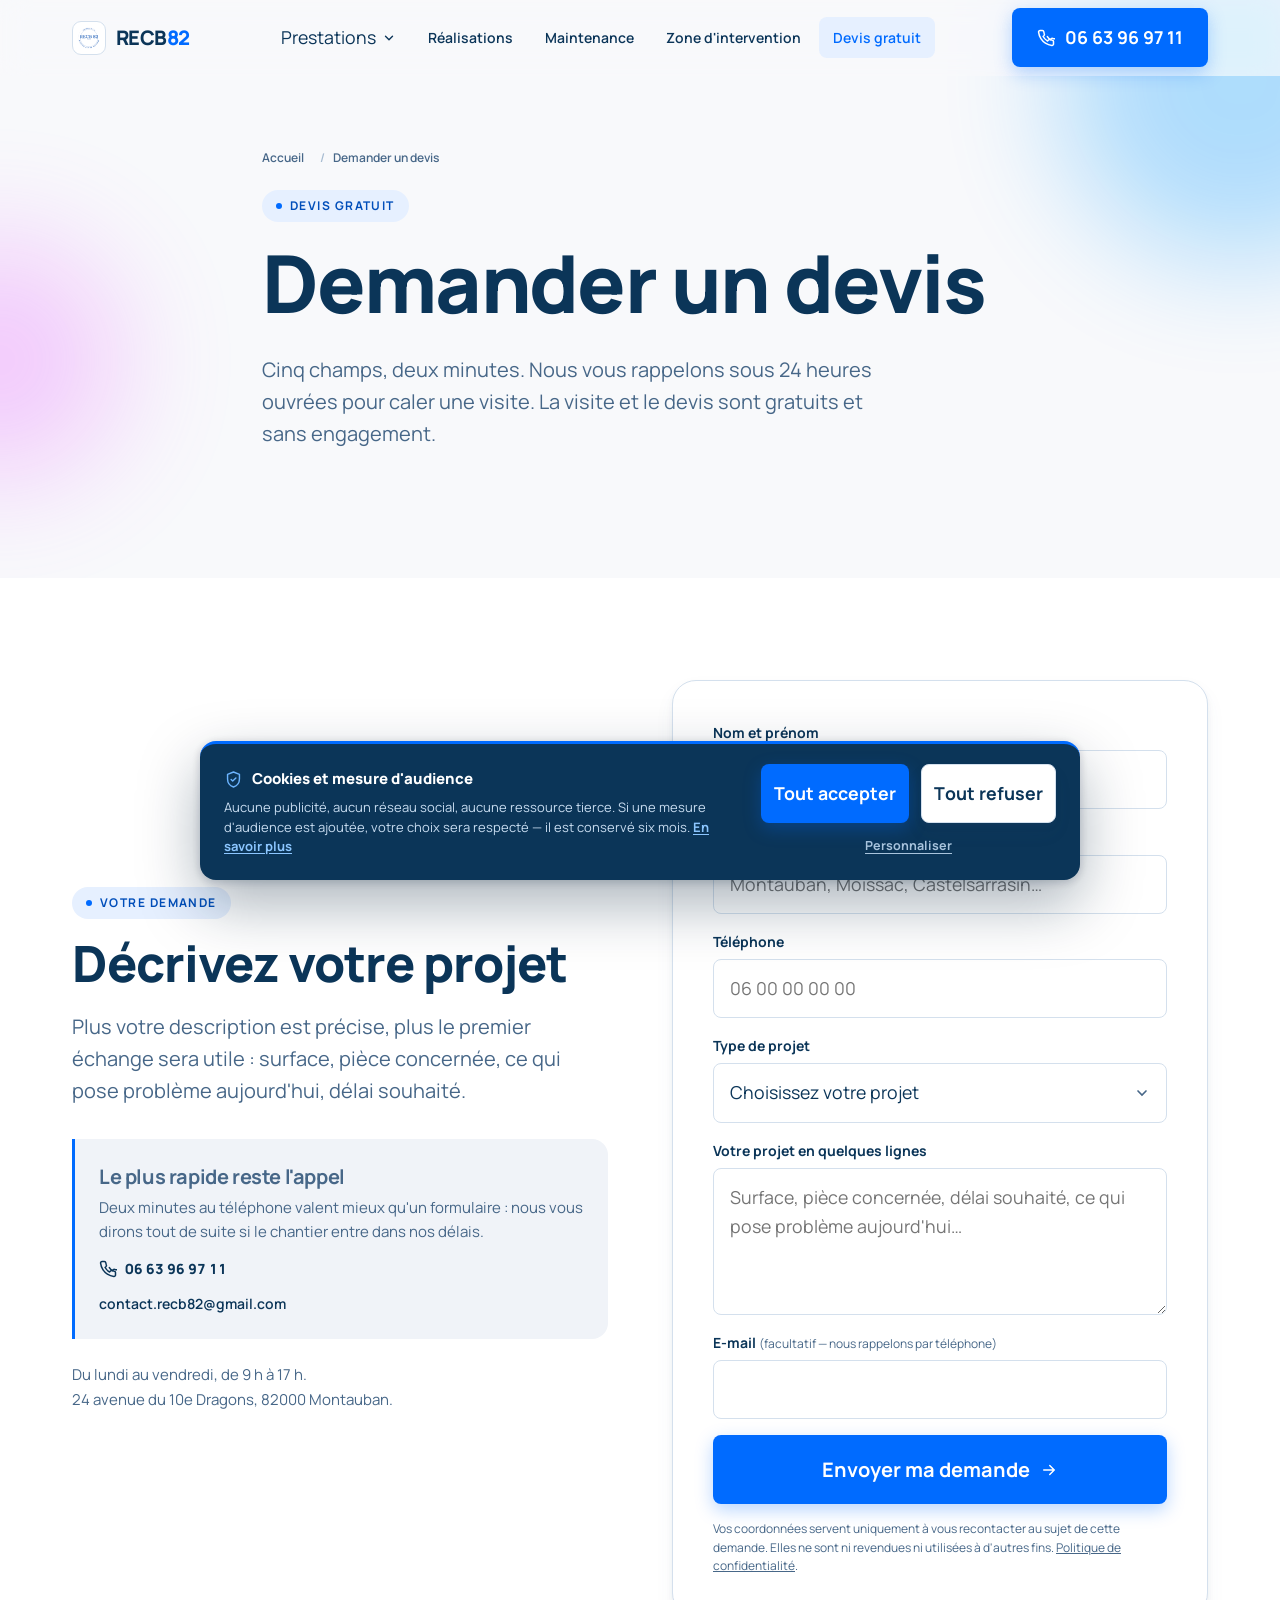
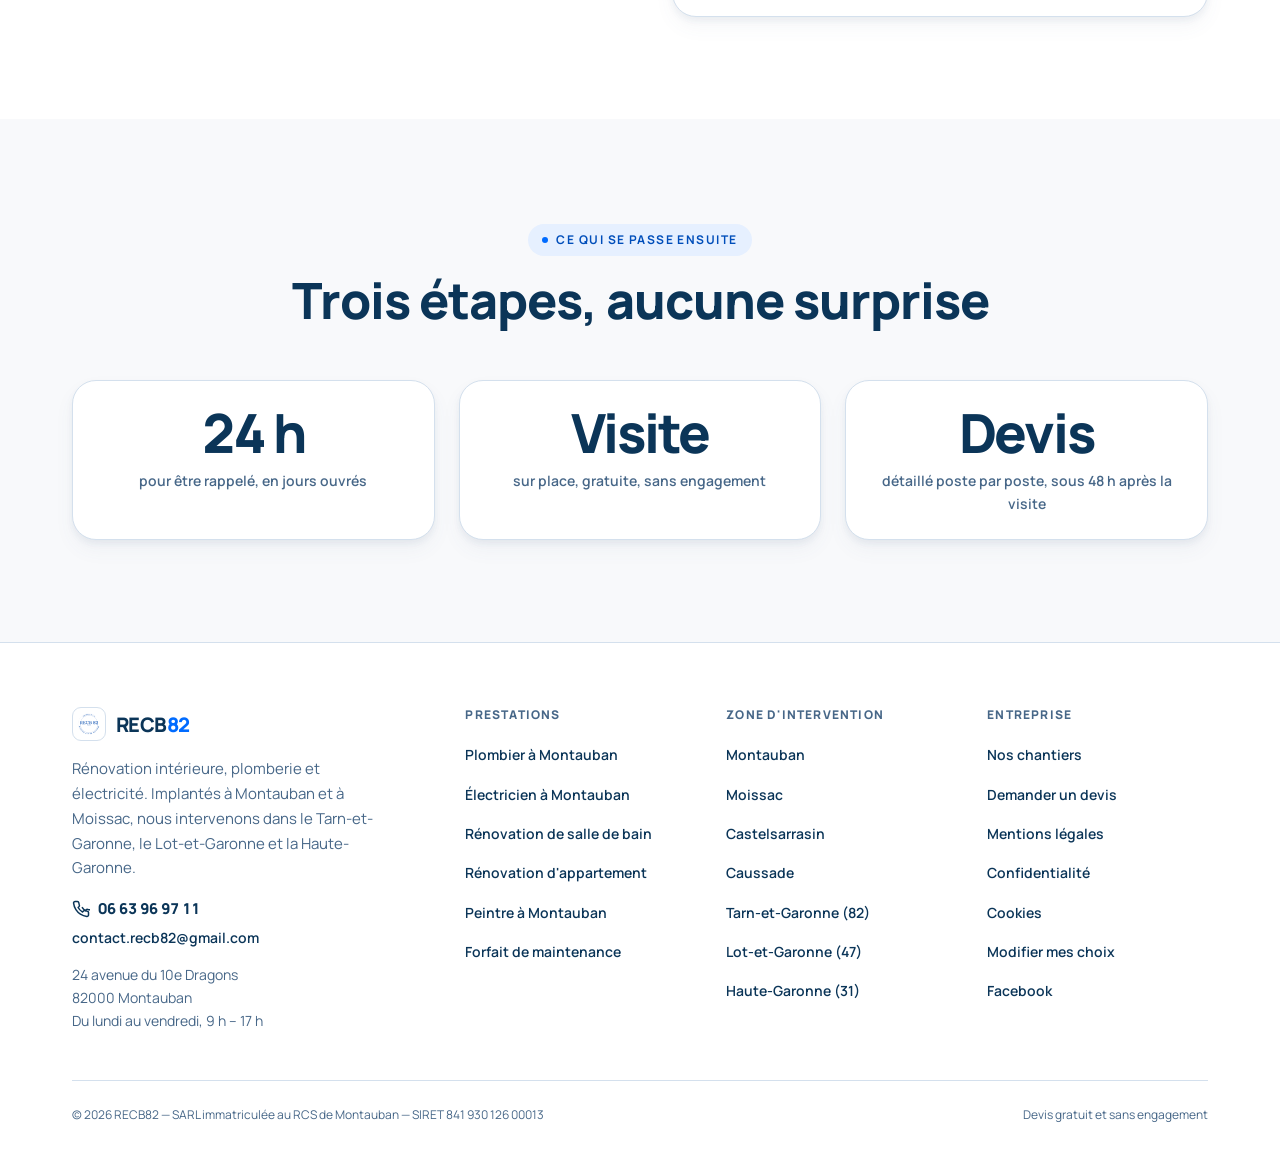
==== commit bf76d31c: "Bandeau de consentement, panneau de réglages et page /cookies Le bandeau n'est pas une formalité pos" ====
--- a/devis.html
+++ b/devis.html
@@ -347,6 +347,52 @@
     </div>
   </section>
 </main>
+<div class="consent" id="consent" role="region" aria-labelledby="consent-titre" hidden>
+  <div class="consent__inner">
+    <div class="consent__texte">
+      <p class="consent__titre" id="consent-titre"><svg width="26" height="26" viewBox="0 0 24 24" fill="none" stroke="currentColor" stroke-width="1.8" stroke-linecap="round" stroke-linejoin="round" aria-hidden="true"><path d="M12 2.5 4.5 5.5v6c0 4.6 3.1 8.6 7.5 10 4.4-1.4 7.5-5.4 7.5-10v-6L12 2.5Z"/><path d="m9 12 2 2 4-4"/></svg> Cookies et mesure d'audience</p>
+      <p class="consent__phrase">Aucune publicité, aucun réseau social, aucune ressource tierce. Si une mesure d'audience est ajoutée, votre choix sera respecté&nbsp;— il est conservé six mois. <a class="consent__lien" href="/cookies">En savoir plus</a></p>
+    </div>
+    <div class="consent__actions">
+      <button class="btn btn--primary" type="button" data-consent-accepter>Tout accepter</button>
+      <button class="btn btn--ghost" type="button" data-consent-refuser>Tout refuser</button>
+      <button class="consent__regler" type="button" data-consent-reglages>Personnaliser</button>
+    </div>
+  </div>
+</div>
+
+<dialog class="consent-modal" id="consent-reglages" aria-labelledby="consent-modal-titre">
+  <form method="dialog">
+    <h2 class="consent-modal__titre" id="consent-modal-titre">Vos préférences</h2>
+    <p class="consent-modal__intro">Un seul cookie est déposé aujourd'hui&nbsp;: celui qui retient votre réponse. Les autres catégories sont préréglées pour le jour où elles serviront.</p>
+
+    <div class="consent-cat">
+      <div>
+        <p class="consent-cat__nom">Strictement nécessaires</p>
+        <p class="consent-cat__desc">Le cookie <code>recb_consent</code>, qui mémorise votre choix pour ne plus vous le redemander. Sans lui, la question reviendrait à chaque page.</p>
+      </div>
+      <span class="consent-cat__fige">Toujours actif</span>
+    </div>
+
+    <div class="consent-cat">
+      <div>
+        <p class="consent-cat__nom">Mesure d'audience</p>
+        <p class="consent-cat__desc">Compter les visites et les pages consultées, pour savoir ce qui intéresse. <strong>Aucun outil de ce type n'est installé à ce jour</strong>&nbsp;: votre réponse sera appliquée s'il en est ajouté un.</p>
+      </div>
+      <label class="switch">
+        <input type="checkbox" name="mesure">
+        <span class="switch__piste" aria-hidden="true"></span>
+        <span class="visually-hidden">Autoriser la mesure d'audience</span>
+      </label>
+    </div>
+
+    <div class="consent-modal__pied">
+      <button class="btn btn--ghost" type="submit" value="refuser">Tout refuser</button>
+      <button class="btn btn--ghost" type="submit" value="accepter">Tout accepter</button>
+      <button class="btn btn--primary" type="submit" value="enregistrer">Enregistrer mes choix</button>
+    </div>
+  </form>
+</dialog>
 <footer class="footer">
   <div class="wrap">
     <div class="footer__grid">
@@ -392,6 +438,8 @@
           <li><a href="/devis">Demander un devis</a></li>
           <li><a href="/mentions-legales">Mentions légales</a></li>
           <li><a href="/politique-confidentialite">Confidentialité</a></li>
+          <li><a href="/cookies">Cookies</a></li>
+          <li><a href="#" data-consent-rouvrir>Modifier mes choix</a></li>
           <li><a href="https://www.facebook.com/Recb82-275847596385836" rel="noopener me" target="_blank">Facebook</a></li>
         </ul>
       </div>
@@ -404,5 +452,6 @@
 </footer>
 
 <script src="/assets/js/main.js" defer></script>
+<script src="/assets/js/consentement.js" defer></script>
 </body>
 </html>
--- a/assets/css/styles.css
+++ b/assets/css/styles.css
@@ -1110,6 +1110,172 @@
   .avis__col:nth-child(3) { display: block; }
 }
 
+/* --- Consentement aux traceurs -------------------------------------------
+   Carte bleu encre posée en bas, aux couleurs de la marque. Elle ne bloque
+   pas la page : la CNIL n'impose pas de mur, et un bandeau qui séquestre le
+   visiteur fait fuir plus qu'il ne rassure. Accepter et refuser sont deux
+   boutons de même taille, côte à côte — refuser doit être aussi simple. */
+.consent {
+  position: fixed; z-index: 90;
+  left: var(--gutter); right: var(--gutter);
+  /* La barre d'appel occupe déjà le bas sur téléphone : on se pose au-dessus
+     d'elle, encoche comprise. Elle disparaît au-delà de 860 px. */
+  bottom: calc(68px + env(safe-area-inset-bottom) + 12px);
+}
+.consent[hidden] { display: none; }
+.consent__inner {
+  margin: 0 auto; max-width: 880px;
+  display: grid; gap: 13px;
+  padding: 15px 17px;
+  background: var(--ink); color: var(--paper);
+  border-radius: var(--r-card);
+  box-shadow: 0 24px 60px rgba(6, 31, 55, .34), 0 2px 10px rgba(6, 31, 55, .2);
+  /* Filet bleu en haut : la même signature que les cartes du site. */
+  border-top: 3px solid var(--blue);
+  opacity: 0; transform: translateY(18px);
+  transition: opacity .34s var(--ease), transform .46s var(--ease-out);
+}
+.consent.is-in .consent__inner { opacity: 1; transform: none; }
+
+.consent__titre {
+  display: flex; align-items: center; gap: 9px;
+  margin: 0 0 6px;
+  font-size: 15px; font-weight: var(--fw-extra);
+  /* La regle globale sur <p> l'emporte sur la couleur heritee : sans cette
+     ligne le titre sortait en gris ardoise sur fond bleu encre. */
+  color: var(--paper);
+}
+.consent__titre svg { width: 19px; height: 19px; color: #6cb4ff; flex: none; }
+.consent__phrase { margin: 0; font-size: 13px; line-height: 1.5; color: #c8dcf0; }
+.consent__lien { color: #8cc6ff; font-weight: var(--fw-bold); text-decoration: underline; text-underline-offset: 2px; }
+.consent__lien:hover { color: #fff; }
+
+/* Les deux boutons cote a cote des le telephone : empiles, le bandeau
+   occupait 400 px sur un ecran de 844 et masquait la moitie de la page. */
+.consent__actions { display: grid; grid-template-columns: 1fr 1fr; gap: 9px; }
+.consent__actions .btn { width: 100%; justify-content: center; padding-inline: 12px; }
+.consent__regler { grid-column: 1 / -1; }
+.consent__regler {
+  font-size: 12.5px; font-weight: var(--fw-bold);
+  color: #a9c4dd; text-decoration: underline; text-underline-offset: 3px;
+  padding: 3px; border-radius: 8px;
+}
+.consent__regler:hover { color: #fff; }
+
+@media (min-width: 860px) {
+  .consent { bottom: 20px; }
+}
+@media (min-width: 720px) {
+  .consent__inner {
+    grid-template-columns: 1fr auto;
+    align-items: center; gap: 26px;
+    padding: 20px 24px;
+  }
+  .consent__actions {
+    grid-template-columns: auto auto;
+    align-items: center; gap: 10px 12px;
+  }
+  .consent__actions .btn { width: auto; white-space: nowrap; }
+  .consent__regler { grid-column: 1 / -1; justify-self: center; }
+}
+
+/* --- Panneau de réglages : boîte de dialogue native ---------------------- */
+.consent-modal {
+  width: min(620px, calc(100vw - 2 * var(--gutter)));
+  max-height: min(84vh, 720px);
+  padding: 0; border: 0;
+  /* Le reset global pose `* { margin: 0 }`, ce qui écrase la marge
+     automatique par laquelle un <dialog> se centre tout seul. */
+  margin: auto;
+  border-radius: var(--r-card);
+  background: var(--paper); color: var(--ink);
+  box-shadow: 0 40px 90px rgba(11, 53, 88, .3);
+}
+.consent-modal::backdrop { background: rgba(6, 31, 55, .6); backdrop-filter: blur(3px); }
+.consent-modal[open] { animation: consent-modal-entree .32s var(--ease-out); }
+@keyframes consent-modal-entree {
+  from { opacity: 0; transform: translateY(14px) scale(.98); }
+  to { opacity: 1; transform: none; }
+}
+.consent-modal form { padding: 26px 24px 20px; }
+.consent-modal__titre { font-size: var(--t-h3); margin: 0 0 8px; }
+.consent-modal__intro { font-size: 14px; line-height: 1.55; color: var(--slate); margin: 0 0 20px; }
+
+.consent-cat {
+  display: flex; align-items: flex-start; justify-content: space-between; gap: 18px;
+  padding: 16px 0;
+  border-top: 1px solid var(--hairline);
+}
+.consent-cat__nom { margin: 0 0 4px; font-size: 15px; font-weight: var(--fw-bold); }
+.consent-cat__desc { margin: 0; font-size: 13px; line-height: 1.5; color: var(--slate); }
+.consent-cat__desc code {
+  font-size: 12px; background: var(--pebble);
+  padding: 1px 5px; border-radius: 4px;
+}
+.consent-cat__fige {
+  flex: none; font-size: 12px; font-weight: var(--fw-extra);
+  color: var(--slate); background: var(--pebble);
+  padding: 6px 11px; border-radius: var(--r-pill);
+}
+
+/* Interrupteur : une case à cocher native, habillée. Le clavier et les
+   technologies d'assistance continuent de voir une case à cocher. */
+.switch { flex: none; position: relative; display: inline-flex; cursor: pointer; }
+.switch input {
+  position: absolute; inset: 0; opacity: 0; margin: 0;
+  width: 100%; height: 100%; cursor: pointer;
+}
+.switch__piste {
+  width: 46px; height: 27px; border-radius: 99px;
+  background: #cfdcea;
+  transition: background-color .28s var(--ease);
+  display: block; position: relative;
+}
+.switch__piste::after {
+  content: ''; position: absolute; top: 3px; left: 3px;
+  width: 21px; height: 21px; border-radius: 50%;
+  background: #fff; box-shadow: 0 2px 5px rgba(11, 53, 88, .28);
+  transition: transform .28s var(--spring);
+}
+.switch input:checked + .switch__piste { background: var(--blue); }
+.switch input:checked + .switch__piste::after { transform: translateX(19px); }
+.switch input:focus-visible + .switch__piste { outline: 3px solid var(--blue); outline-offset: 3px; }
+
+/* Deux rangs assumes plutot qu'un repli hasardeux : les deux choix en bloc
+   se font face, l'enregistrement occupe toute la largeur en dessous. */
+.consent-modal__pied {
+  display: grid; grid-template-columns: 1fr 1fr; gap: 10px;
+  padding-top: 18px; margin-top: 4px;
+  border-top: 1px solid var(--hairline);
+}
+.consent-modal__pied .btn { justify-content: center; }
+.consent-modal__pied .btn--primary { grid-column: 1 / -1; }
+
+/* --- Tableau des cookies, page /cookies ---------------------------------- */
+.table-cookies {
+  width: 100%; border-collapse: collapse;
+  margin: 18px 0; font-size: 14px;
+  display: block; overflow-x: auto;
+}
+.table-cookies th, .table-cookies td {
+  text-align: left; padding: 11px 14px;
+  border-bottom: 1px solid var(--hairline);
+  white-space: nowrap;
+}
+.table-cookies th {
+  font-size: 12px; letter-spacing: .06em; text-transform: uppercase;
+  color: var(--slate); background: var(--pebble);
+}
+.table-cookies td code { font-size: 13px; background: var(--pebble); padding: 2px 6px; border-radius: 4px; }
+.note { font-size: 14px; color: var(--slate); }
+
+@media (prefers-reduced-motion: reduce) {
+  .consent__inner, .consent-modal[open], .switch__piste::after {
+    animation: none !important; transition-duration: .01ms !important;
+  }
+  .consent__inner { opacity: 1; transform: none; }
+}
+
 /* --- Méga-menu des prestations -------------------------------------------
    Ouvert au survol ET à la tabulation par le seul CSS : sans JavaScript, il
    reste utilisable au doigt comme au clavier. Le clic n'ajoute que le confort
--- a/assets/css/styles.css
+++ b/assets/css/styles.css
@@ -1110,6 +1110,172 @@
   .avis__col:nth-child(3) { display: block; }
 }
 
+/* --- Consentement aux traceurs -------------------------------------------
+   Carte bleu encre posée en bas, aux couleurs de la marque. Elle ne bloque
+   pas la page : la CNIL n'impose pas de mur, et un bandeau qui séquestre le
+   visiteur fait fuir plus qu'il ne rassure. Accepter et refuser sont deux
+   boutons de même taille, côte à côte — refuser doit être aussi simple. */
+.consent {
+  position: fixed; z-index: 90;
+  left: var(--gutter); right: var(--gutter);
+  /* La barre d'appel occupe déjà le bas sur téléphone : on se pose au-dessus
+     d'elle, encoche comprise. Elle disparaît au-delà de 860 px. */
+  bottom: calc(68px + env(safe-area-inset-bottom) + 12px);
+}
+.consent[hidden] { display: none; }
+.consent__inner {
+  margin: 0 auto; max-width: 880px;
+  display: grid; gap: 13px;
+  padding: 15px 17px;
+  background: var(--ink); color: var(--paper);
+  border-radius: var(--r-card);
+  box-shadow: 0 24px 60px rgba(6, 31, 55, .34), 0 2px 10px rgba(6, 31, 55, .2);
+  /* Filet bleu en haut : la même signature que les cartes du site. */
+  border-top: 3px solid var(--blue);
+  opacity: 0; transform: translateY(18px);
+  transition: opacity .34s var(--ease), transform .46s var(--ease-out);
+}
+.consent.is-in .consent__inner { opacity: 1; transform: none; }
+
+.consent__titre {
+  display: flex; align-items: center; gap: 9px;
+  margin: 0 0 6px;
+  font-size: 15px; font-weight: var(--fw-extra);
+  /* La regle globale sur <p> l'emporte sur la couleur heritee : sans cette
+     ligne le titre sortait en gris ardoise sur fond bleu encre. */
+  color: var(--paper);
+}
+.consent__titre svg { width: 19px; height: 19px; color: #6cb4ff; flex: none; }
+.consent__phrase { margin: 0; font-size: 13px; line-height: 1.5; color: #c8dcf0; }
+.consent__lien { color: #8cc6ff; font-weight: var(--fw-bold); text-decoration: underline; text-underline-offset: 2px; }
+.consent__lien:hover { color: #fff; }
+
+/* Les deux boutons cote a cote des le telephone : empiles, le bandeau
+   occupait 400 px sur un ecran de 844 et masquait la moitie de la page. */
+.consent__actions { display: grid; grid-template-columns: 1fr 1fr; gap: 9px; }
+.consent__actions .btn { width: 100%; justify-content: center; padding-inline: 12px; }
+.consent__regler { grid-column: 1 / -1; }
+.consent__regler {
+  font-size: 12.5px; font-weight: var(--fw-bold);
+  color: #a9c4dd; text-decoration: underline; text-underline-offset: 3px;
+  padding: 3px; border-radius: 8px;
+}
+.consent__regler:hover { color: #fff; }
+
+@media (min-width: 860px) {
+  .consent { bottom: 20px; }
+}
+@media (min-width: 720px) {
+  .consent__inner {
+    grid-template-columns: 1fr auto;
+    align-items: center; gap: 26px;
+    padding: 20px 24px;
+  }
+  .consent__actions {
+    grid-template-columns: auto auto;
+    align-items: center; gap: 10px 12px;
+  }
+  .consent__actions .btn { width: auto; white-space: nowrap; }
+  .consent__regler { grid-column: 1 / -1; justify-self: center; }
+}
+
+/* --- Panneau de réglages : boîte de dialogue native ---------------------- */
+.consent-modal {
+  width: min(620px, calc(100vw - 2 * var(--gutter)));
+  max-height: min(84vh, 720px);
+  padding: 0; border: 0;
+  /* Le reset global pose `* { margin: 0 }`, ce qui écrase la marge
+     automatique par laquelle un <dialog> se centre tout seul. */
+  margin: auto;
+  border-radius: var(--r-card);
+  background: var(--paper); color: var(--ink);
+  box-shadow: 0 40px 90px rgba(11, 53, 88, .3);
+}
+.consent-modal::backdrop { background: rgba(6, 31, 55, .6); backdrop-filter: blur(3px); }
+.consent-modal[open] { animation: consent-modal-entree .32s var(--ease-out); }
+@keyframes consent-modal-entree {
+  from { opacity: 0; transform: translateY(14px) scale(.98); }
+  to { opacity: 1; transform: none; }
+}
+.consent-modal form { padding: 26px 24px 20px; }
+.consent-modal__titre { font-size: var(--t-h3); margin: 0 0 8px; }
+.consent-modal__intro { font-size: 14px; line-height: 1.55; color: var(--slate); margin: 0 0 20px; }
+
+.consent-cat {
+  display: flex; align-items: flex-start; justify-content: space-between; gap: 18px;
+  padding: 16px 0;
+  border-top: 1px solid var(--hairline);
+}
+.consent-cat__nom { margin: 0 0 4px; font-size: 15px; font-weight: var(--fw-bold); }
+.consent-cat__desc { margin: 0; font-size: 13px; line-height: 1.5; color: var(--slate); }
+.consent-cat__desc code {
+  font-size: 12px; background: var(--pebble);
+  padding: 1px 5px; border-radius: 4px;
+}
+.consent-cat__fige {
+  flex: none; font-size: 12px; font-weight: var(--fw-extra);
+  color: var(--slate); background: var(--pebble);
+  padding: 6px 11px; border-radius: var(--r-pill);
+}
+
+/* Interrupteur : une case à cocher native, habillée. Le clavier et les
+   technologies d'assistance continuent de voir une case à cocher. */
+.switch { flex: none; position: relative; display: inline-flex; cursor: pointer; }
+.switch input {
+  position: absolute; inset: 0; opacity: 0; margin: 0;
+  width: 100%; height: 100%; cursor: pointer;
+}
+.switch__piste {
+  width: 46px; height: 27px; border-radius: 99px;
+  background: #cfdcea;
+  transition: background-color .28s var(--ease);
+  display: block; position: relative;
+}
+.switch__piste::after {
+  content: ''; position: absolute; top: 3px; left: 3px;
+  width: 21px; height: 21px; border-radius: 50%;
+  background: #fff; box-shadow: 0 2px 5px rgba(11, 53, 88, .28);
+  transition: transform .28s var(--spring);
+}
+.switch input:checked + .switch__piste { background: var(--blue); }
+.switch input:checked + .switch__piste::after { transform: translateX(19px); }
+.switch input:focus-visible + .switch__piste { outline: 3px solid var(--blue); outline-offset: 3px; }
+
+/* Deux rangs assumes plutot qu'un repli hasardeux : les deux choix en bloc
+   se font face, l'enregistrement occupe toute la largeur en dessous. */
+.consent-modal__pied {
+  display: grid; grid-template-columns: 1fr 1fr; gap: 10px;
+  padding-top: 18px; margin-top: 4px;
+  border-top: 1px solid var(--hairline);
+}
+.consent-modal__pied .btn { justify-content: center; }
+.consent-modal__pied .btn--primary { grid-column: 1 / -1; }
+
+/* --- Tableau des cookies, page /cookies ---------------------------------- */
+.table-cookies {
+  width: 100%; border-collapse: collapse;
+  margin: 18px 0; font-size: 14px;
+  display: block; overflow-x: auto;
+}
+.table-cookies th, .table-cookies td {
+  text-align: left; padding: 11px 14px;
+  border-bottom: 1px solid var(--hairline);
+  white-space: nowrap;
+}
+.table-cookies th {
+  font-size: 12px; letter-spacing: .06em; text-transform: uppercase;
+  color: var(--slate); background: var(--pebble);
+}
+.table-cookies td code { font-size: 13px; background: var(--pebble); padding: 2px 6px; border-radius: 4px; }
+.note { font-size: 14px; color: var(--slate); }
+
+@media (prefers-reduced-motion: reduce) {
+  .consent__inner, .consent-modal[open], .switch__piste::after {
+    animation: none !important; transition-duration: .01ms !important;
+  }
+  .consent__inner { opacity: 1; transform: none; }
+}
+
 /* --- Méga-menu des prestations -------------------------------------------
    Ouvert au survol ET à la tabulation par le seul CSS : sans JavaScript, il
    reste utilisable au doigt comme au clavier. Le clic n'ajoute que le confort
